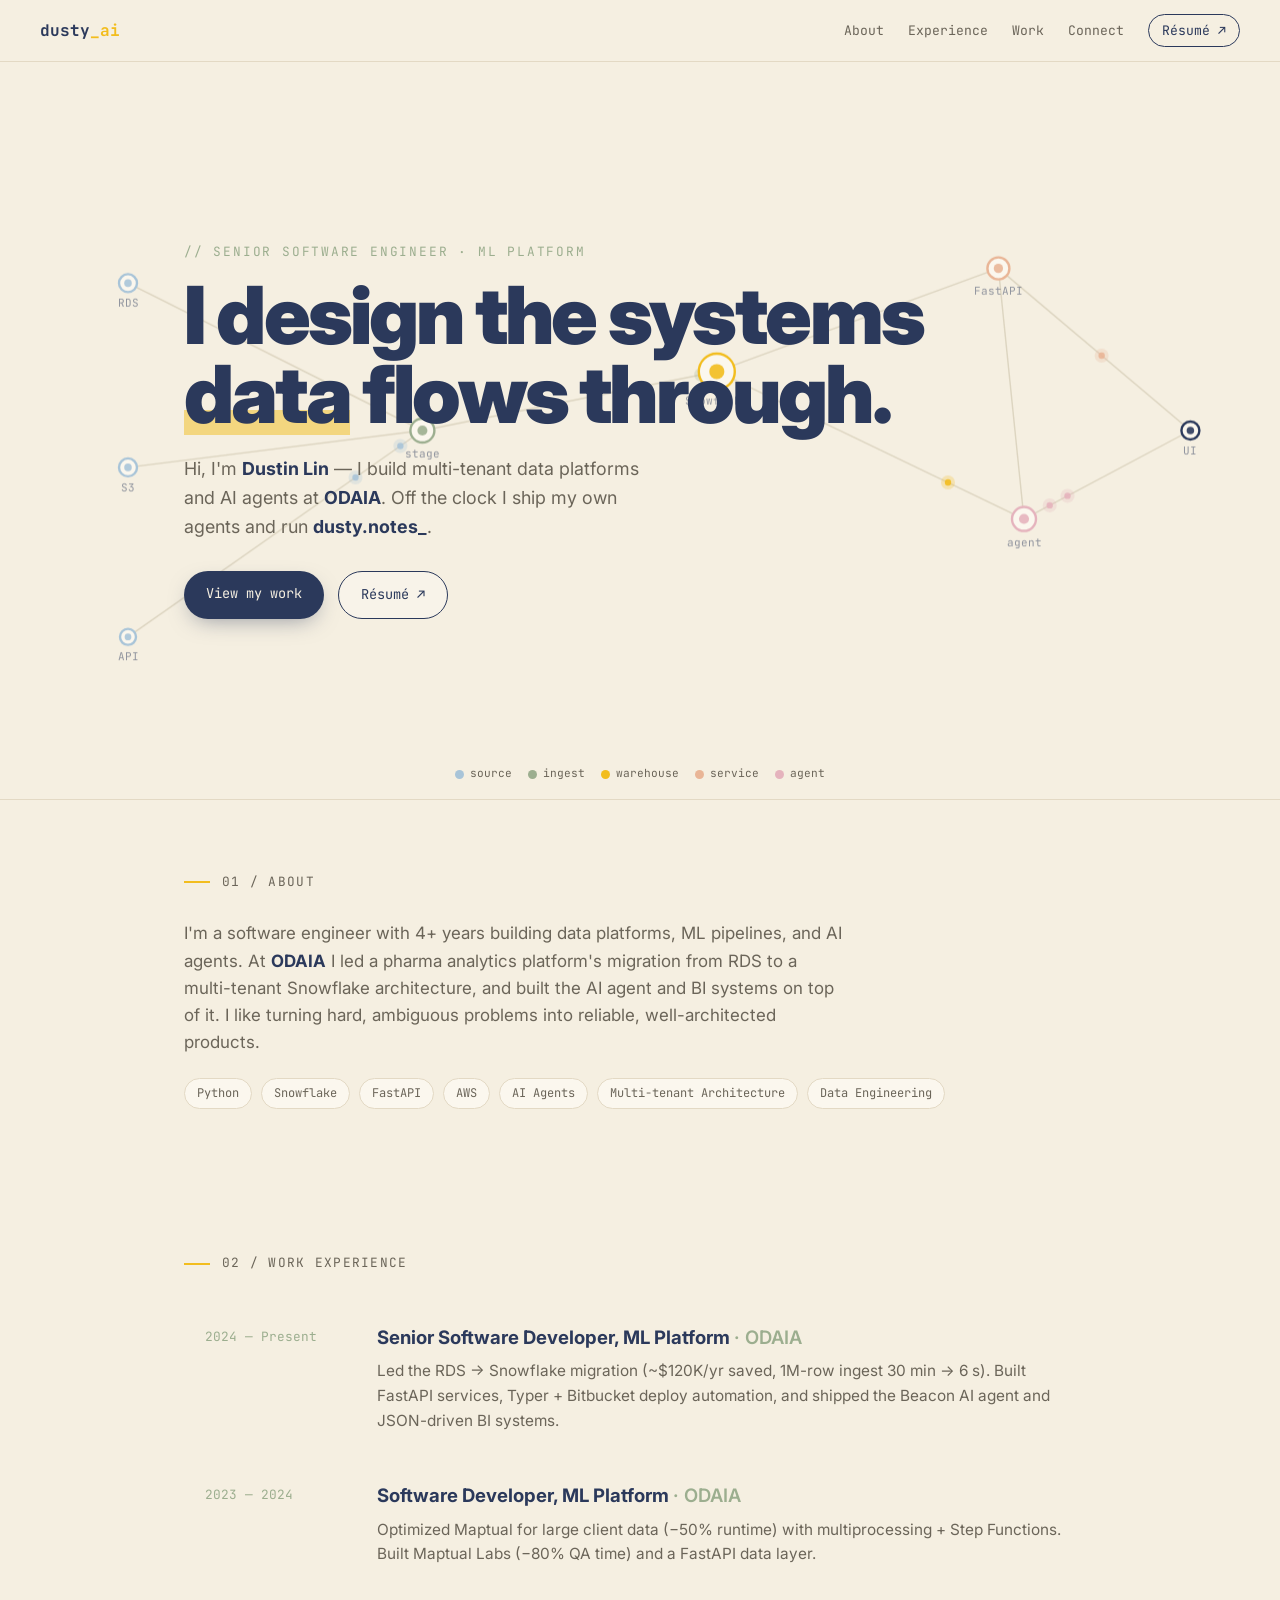
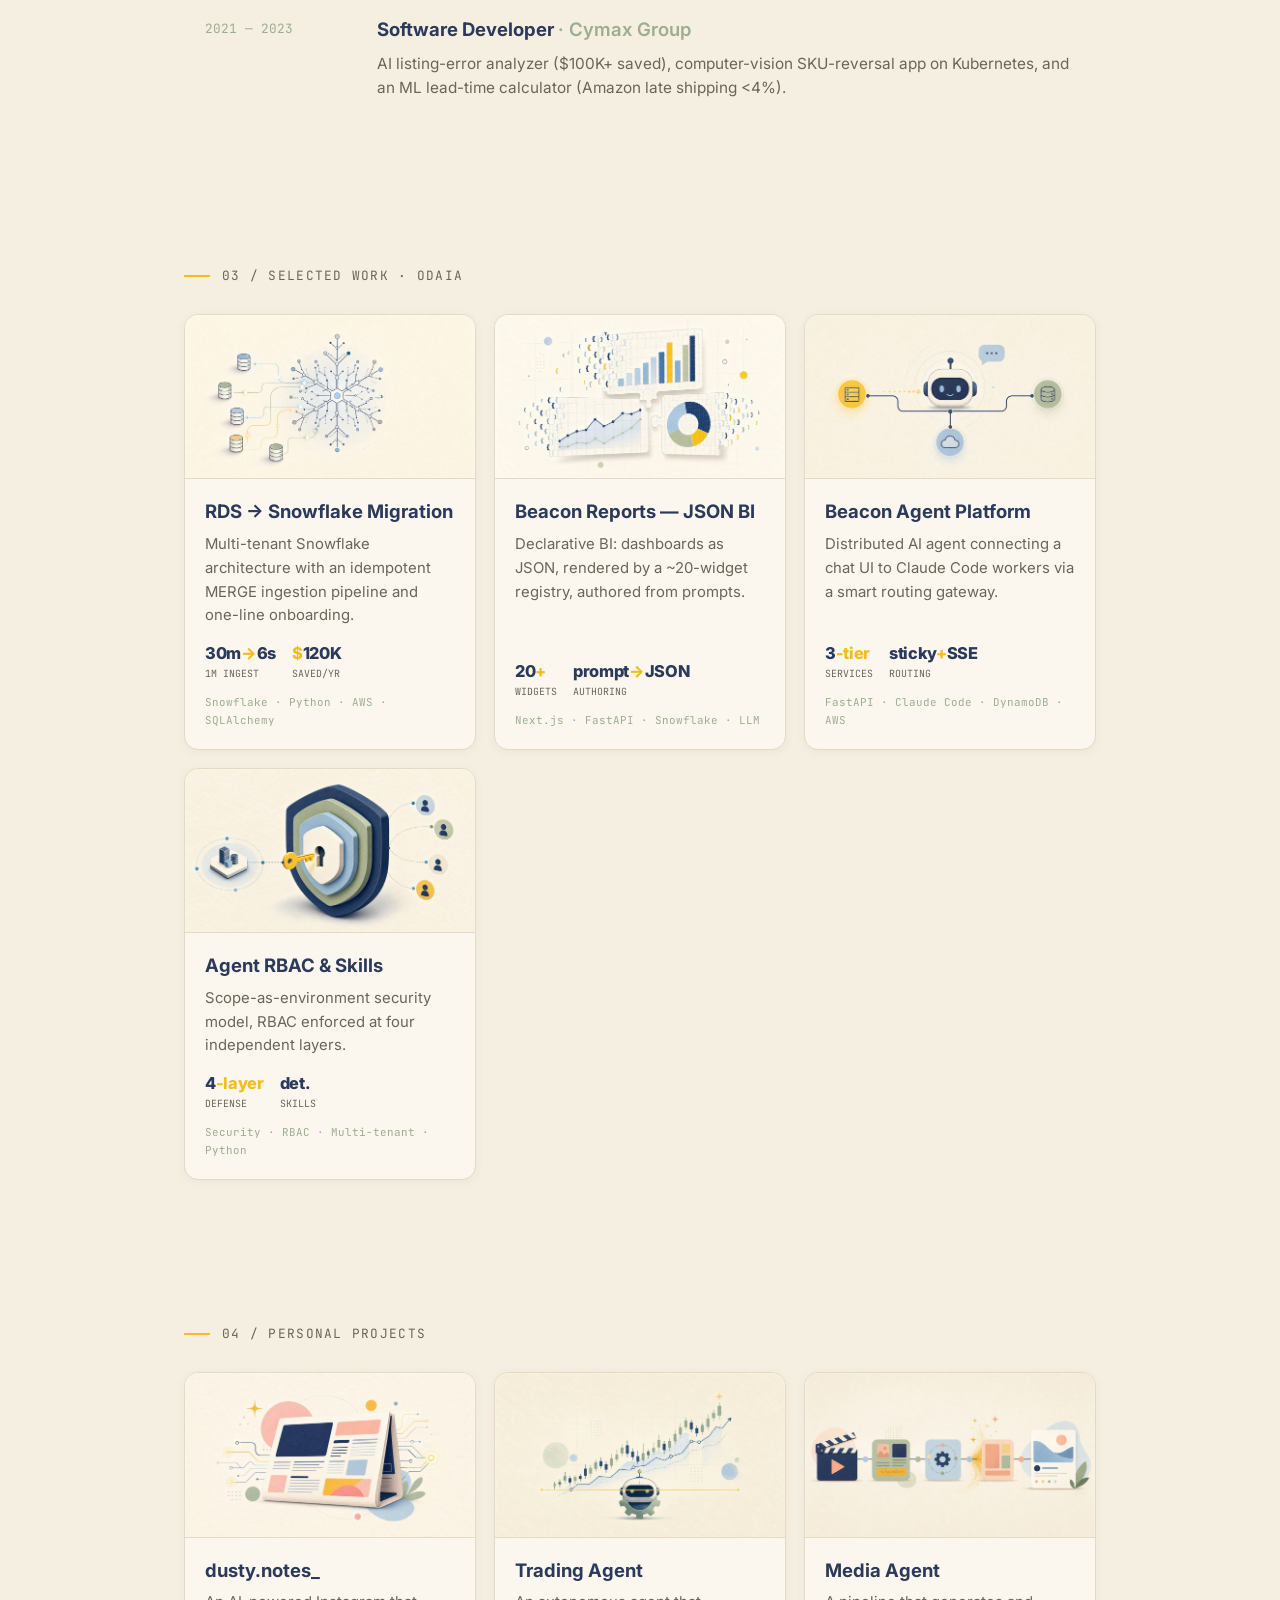
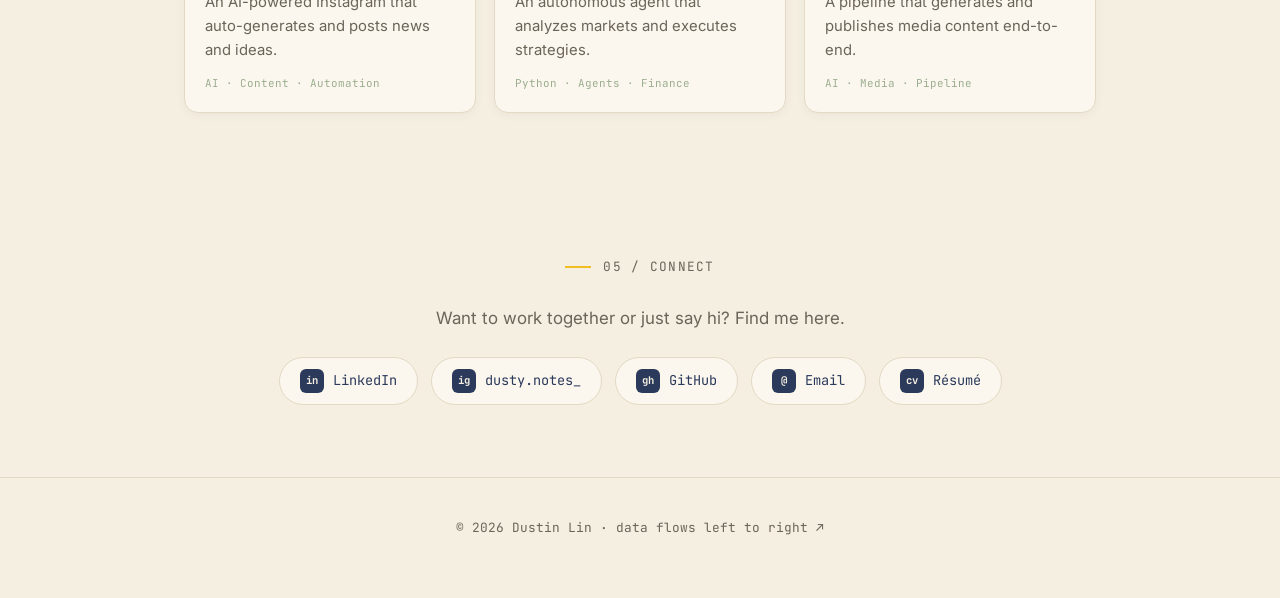
==== architecture.html @ 6a9985b6 "Add 4 redesign candidates (not linked from prod homepage) Full-page portfolio mockups in the dusty_a" ====
<!DOCTYPE html>
<html lang="en">
<head>
  <meta charset="UTF-8" />
  <meta name="viewport" content="width=device-width, initial-scale=1.0" />
  <title>Dustin Lin — Architecture</title>
  <link rel="preconnect" href="https://fonts.googleapis.com" />
  <link rel="preconnect" href="https://fonts.gstatic.com" crossorigin />
  <link rel="stylesheet" href="https://fonts.googleapis.com/css2?family=Inter:wght@400;500;600;700;800;900&family=JetBrains+Mono:wght@400;500;700&display=swap" />
  <style>
    :root{
      --paper:#f5efe1; --paper2:#efe7d5; --card:#fbf7ee; --border:#e3d9c4;
      --ink:#2b395b; --ink-soft:#5a6480; --graphite:#6b6559;
      --highlight:#f2bd1e; --sage:#9cae8f; --sky:#a8c4d8; --peach:#e9b596; --blush:#e5b3bd;
      --sans:'Inter',system-ui,-apple-system,'Segoe UI',sans-serif;
      --mono:'JetBrains Mono',ui-monospace,Consolas,monospace;
      --max:960px;
    }
    *{box-sizing:border-box;margin:0;padding:0;}
    html{scroll-behavior:smooth;}
    body{font-family:var(--sans);color:var(--ink);background:var(--paper);-webkit-font-smoothing:antialiased;line-height:1.6;overflow-x:hidden;}
    a{color:inherit;text-decoration:none;}

    .nav{position:sticky;top:0;z-index:20;display:flex;align-items:center;justify-content:space-between;
      padding:14px clamp(18px,4vw,40px);background:rgba(245,239,225,.8);backdrop-filter:blur(8px);border-bottom:1px solid var(--border);}
    .nav .brand{font-family:var(--mono);font-weight:700;}.nav .brand b{color:var(--highlight);}
    .nav .links{display:flex;align-items:center;gap:clamp(12px,2.4vw,24px);}
    .nav .links a{font-family:var(--mono);font-size:.82rem;color:var(--graphite);}
    .nav .links a:hover{color:var(--ink);}
    .nav .resume{border:1px solid var(--ink);border-radius:100px;padding:5px 13px;color:var(--ink)!important;}
    .nav .resume:hover{background:var(--ink);color:var(--paper)!important;}
    @media(max-width:640px){.nav .links a:not(.resume){display:none;}}

    /* HERO */
    .hero{position:relative;min-height:clamp(520px,82vh,760px);display:flex;align-items:center;overflow:hidden;
      border-bottom:1px solid var(--border);}
    #arch{position:absolute;inset:0;width:100%;height:100%;display:block;}
    .hero__inner{position:relative;z-index:2;max-width:var(--max);margin:0 auto;padding:0 clamp(20px,5vw,24px);width:100%;pointer-events:none;}
    .hero__eyebrow{font-family:var(--mono);font-size:.8rem;letter-spacing:.14em;text-transform:uppercase;color:var(--sage);margin-bottom:14px;}
    .hero h1{font-size:clamp(2.6rem,8vw,5rem);font-weight:900;line-height:.98;letter-spacing:-.035em;max-width:14ch;}
    .hero h1 em{font-style:normal;color:var(--ink);position:relative;}
    .hero h1 em::after{content:"";position:absolute;left:0;right:0;bottom:.08em;height:.32em;background:rgba(242,189,30,.5);z-index:-1;}
    .hero__sub{margin-top:22px;font-size:1.12rem;color:var(--graphite);max-width:44ch;}
    .hero__sub b{color:var(--ink);}
    .hero__cta{display:flex;gap:14px;margin-top:30px;flex-wrap:wrap;pointer-events:auto;}
    .btn{font-family:var(--mono);font-size:.85rem;padding:12px 22px;border-radius:100px;transition:transform .15s;}
    .btn:hover{transform:translateY(-2px);}
    .btn--p{background:var(--ink);color:var(--paper);box-shadow:0 8px 22px -8px rgba(43,57,91,.5);}
    .btn--g{border:1px solid var(--ink);background:rgba(251,247,238,.6);}
    .legend{position:absolute;bottom:16px;left:0;right:0;z-index:2;display:flex;gap:16px;justify-content:center;flex-wrap:wrap;
      font-family:var(--mono);font-size:.7rem;color:var(--graphite);pointer-events:none;}
    .legend span{display:flex;align-items:center;gap:6px;}
    .legend i{width:9px;height:9px;border-radius:50%;display:block;}

    main{max-width:var(--max);margin:0 auto;padding:0 clamp(20px,5vw,24px);}
    section{padding:72px 0;}
    .stitle{font-family:var(--mono);font-size:.8rem;letter-spacing:.1em;text-transform:uppercase;color:var(--graphite);
      display:flex;align-items:center;gap:12px;margin-bottom:28px;}
    .stitle::before{content:"";width:26px;height:2px;background:var(--highlight);}
    .prose{color:var(--graphite);max-width:60ch;font-size:1.06rem;}.prose strong{color:var(--ink);}
    .tags{display:flex;flex-wrap:wrap;gap:9px;margin-top:22px;}
    .tags li{list-style:none;font-family:var(--mono);font-size:.75rem;padding:5px 12px;background:var(--card);border:1px solid var(--border);border-radius:100px;color:var(--graphite);}

    .timeline{display:flex;flex-direction:column;gap:6px;}
    .job{display:grid;grid-template-columns:150px 1fr;gap:22px;padding:20px;border:1px solid transparent;border-radius:12px;transition:background .2s,border-color .2s;}
    .job:hover{background:var(--card);border-color:var(--border);}
    .job .yr{font-family:var(--mono);font-size:.8rem;color:var(--sage);padding-top:4px;}
    .job h3{font-size:1.16rem;font-weight:700;}.job .co{color:var(--sage);font-weight:600;}
    .job p{color:var(--graphite);margin-top:7px;font-size:.96rem;}
    @media(max-width:600px){.job{grid-template-columns:1fr;gap:6px;}}

    .grid{display:grid;grid-template-columns:repeat(auto-fill,minmax(290px,1fr));gap:18px;}
    .card{background:var(--card);border:1px solid var(--border);border-radius:14px;overflow:hidden;display:flex;flex-direction:column;
      box-shadow:0 2px 10px rgba(43,57,91,.05);transition:transform .18s,box-shadow .2s;}
    .card:hover{transform:translateY(-4px);box-shadow:0 16px 34px -18px rgba(43,57,91,.3);}
    .card .media{aspect-ratio:16/9;border-bottom:1px solid var(--border);background:var(--paper2);}
    .card .media img{width:100%;height:100%;object-fit:cover;display:block;}
    .card .b{padding:18px 20px 20px;display:flex;flex-direction:column;flex:1;}
    .card h3{font-size:1.16rem;font-weight:700;}
    .card p{color:var(--graphite);font-size:.93rem;margin-top:6px;flex:1;}
    .card .metrics{display:flex;gap:16px;margin:12px 0 0;}
    .card .metrics div .n{font-weight:800;font-size:1.02rem;letter-spacing:-.02em;}
    .card .metrics div .n em{font-style:normal;color:var(--highlight);}
    .card .metrics div .l{font-family:var(--mono);font-size:.62rem;color:var(--graphite);text-transform:uppercase;}
    .card .t{font-family:var(--mono);font-size:.68rem;color:var(--sage);margin-top:12px;}

    .center{text-align:center;}.center .stitle{justify-content:center;}
    .socials{display:flex;flex-wrap:wrap;gap:13px;justify-content:center;margin-top:24px;}
    .social{display:flex;align-items:center;gap:9px;padding:11px 20px;background:var(--card);border:1px solid var(--border);border-radius:100px;font-family:var(--mono);font-size:.85rem;transition:transform .15s,border-color .2s;}
    .social:hover{transform:translateY(-2px);border-color:var(--sage);}
    .social i{display:inline-grid;place-items:center;width:24px;height:24px;border-radius:6px;background:var(--ink);color:var(--paper);font-size:.66rem;font-weight:700;font-style:normal;}
    footer{text-align:center;padding:40px 20px 60px;color:var(--graphite);font-family:var(--mono);font-size:.8rem;border-top:1px solid var(--border);}
    @media(prefers-reduced-motion:reduce){*{scroll-behavior:auto;transition:none!important;}}
  </style>
</head>
<body>
  <header class="nav">
    <a href="#top" class="brand">dusty<b>_ai</b></a>
    <nav class="links">
      <a href="#about">About</a><a href="#experience">Experience</a><a href="#work">Work</a><a href="#connect">Connect</a>
      <a class="resume" href="assets/Dustin-Lin-Resume.pdf" target="_blank" rel="noopener">Résumé ↗</a>
    </nav>
  </header>

  <section class="hero" id="top">
    <canvas id="arch" aria-hidden="true"></canvas>
    <div class="hero__inner">
      <p class="hero__eyebrow">// senior software engineer · ml platform</p>
      <h1>I design the systems <em>data</em> flows through.</h1>
      <p class="hero__sub">Hi, I'm <b>Dustin Lin</b> — I build multi-tenant data platforms and AI agents at
        <b>ODAIA</b>. Off the clock I ship my own agents and run <b>dusty.notes_</b>.</p>
      <div class="hero__cta">
        <a class="btn btn--p" href="#work">View my work</a>
        <a class="btn btn--g" href="assets/Dustin-Lin-Resume.pdf" target="_blank" rel="noopener">Résumé ↗</a>
      </div>
    </div>
    <div class="legend">
      <span><i style="background:var(--sky)"></i>source</span>
      <span><i style="background:var(--sage)"></i>ingest</span>
      <span><i style="background:var(--highlight)"></i>warehouse</span>
      <span><i style="background:var(--peach)"></i>service</span>
      <span><i style="background:var(--blush)"></i>agent</span>
    </div>
  </section>

  <main>
    <section id="about">
      <p class="stitle">01 / About</p>
      <p class="prose">I'm a software engineer with 4+ years building data platforms, ML pipelines, and AI
        agents. At <strong>ODAIA</strong> I led a pharma analytics platform's migration from RDS to a
        multi-tenant Snowflake architecture, and built the AI agent and BI systems on top of it. I like turning
        hard, ambiguous problems into reliable, well-architected products.</p>
      <ul class="tags"><li>Python</li><li>Snowflake</li><li>FastAPI</li><li>AWS</li><li>AI Agents</li><li>Multi-tenant Architecture</li><li>Data Engineering</li></ul>
    </section>

    <section id="experience">
      <p class="stitle">02 / Work Experience</p>
      <div class="timeline">
        <article class="job"><span class="yr">2024 — Present</span><div><h3>Senior Software Developer, ML Platform <span class="co">· ODAIA</span></h3><p>Led the RDS → Snowflake migration (~$120K/yr saved, 1M-row ingest 30 min → 6 s). Built FastAPI services, Typer + Bitbucket deploy automation, and shipped the Beacon AI agent and JSON-driven BI systems.</p></div></article>
        <article class="job"><span class="yr">2023 — 2024</span><div><h3>Software Developer, ML Platform <span class="co">· ODAIA</span></h3><p>Optimized Maptual for large client data (−50% runtime) with multiprocessing + Step Functions. Built Maptual Labs (−80% QA time) and a FastAPI data layer.</p></div></article>
        <article class="job"><span class="yr">2021 — 2023</span><div><h3>Software Developer <span class="co">· Cymax Group</span></h3><p>AI listing-error analyzer ($100K+ saved), computer-vision SKU-reversal app on Kubernetes, and an ML lead-time calculator (Amazon late shipping &lt;4%).</p></div></article>
      </div>
    </section>

    <section id="work">
      <p class="stitle">03 / Selected Work · ODAIA</p>
      <div class="grid">
        <article class="card"><div class="media"><img src="assets/work/snowflake-migration.jpg" alt="Snowflake" loading="lazy"/></div><div class="b"><h3>RDS → Snowflake Migration</h3><p>Multi-tenant Snowflake architecture with an idempotent MERGE ingestion pipeline and one-line onboarding.</p><div class="metrics"><div><div class="n">30m<em>→</em>6s</div><div class="l">1M ingest</div></div><div><div class="n"><em>$</em>120K</div><div class="l">saved/yr</div></div></div><div class="t">Snowflake · Python · AWS · SQLAlchemy</div></div></article>
        <article class="card"><div class="media"><img src="assets/work/beacon-reports.jpg" alt="Beacon Reports" loading="lazy"/></div><div class="b"><h3>Beacon Reports — JSON BI</h3><p>Declarative BI: dashboards as JSON, rendered by a ~20-widget registry, authored from prompts.</p><div class="metrics"><div><div class="n">20<em>+</em></div><div class="l">widgets</div></div><div><div class="n">prompt<em>→</em>JSON</div><div class="l">authoring</div></div></div><div class="t">Next.js · FastAPI · Snowflake · LLM</div></div></article>
        <article class="card"><div class="media"><img src="assets/work/beacon-agent.jpg" alt="Beacon Agent" loading="lazy"/></div><div class="b"><h3>Beacon Agent Platform</h3><p>Distributed AI agent connecting a chat UI to Claude Code workers via a smart routing gateway.</p><div class="metrics"><div><div class="n">3<em>-tier</em></div><div class="l">services</div></div><div><div class="n">sticky<em>+</em>SSE</div><div class="l">routing</div></div></div><div class="t">FastAPI · Claude Code · DynamoDB · AWS</div></div></article>
        <article class="card"><div class="media"><img src="assets/work/agent-rbac.jpg" alt="Agent RBAC" loading="lazy"/></div><div class="b"><h3>Agent RBAC &amp; Skills</h3><p>Scope-as-environment security model, RBAC enforced at four independent layers.</p><div class="metrics"><div><div class="n">4<em>-layer</em></div><div class="l">defense</div></div><div><div class="n">det.</div><div class="l">skills</div></div></div><div class="t">Security · RBAC · Multi-tenant · Python</div></div></article>
      </div>
    </section>

    <section id="projects">
      <p class="stitle">04 / Personal Projects</p>
      <div class="grid">
        <a class="card" href="https://www.instagram.com/dusty.notes_/" target="_blank" rel="noopener"><div class="media"><img src="assets/work/dusty-notes.jpg" alt="dusty.notes_" loading="lazy"/></div><div class="b"><h3>dusty.notes_</h3><p>An AI-powered Instagram that auto-generates and posts news and ideas.</p><div class="t">AI · Content · Automation</div></div></a>
        <article class="card"><div class="media"><img src="assets/work/trading-agent.jpg" alt="Trading Agent" loading="lazy"/></div><div class="b"><h3>Trading Agent</h3><p>An autonomous agent that analyzes markets and executes strategies.</p><div class="t">Python · Agents · Finance</div></div></article>
        <article class="card"><div class="media"><img src="assets/work/media-agent.jpg" alt="Media Agent" loading="lazy"/></div><div class="b"><h3>Media Agent</h3><p>A pipeline that generates and publishes media content end-to-end.</p><div class="t">AI · Media · Pipeline</div></div></article>
      </div>
    </section>

    <section id="connect" class="center">
      <p class="stitle">05 / Connect</p>
      <p class="prose" style="margin:0 auto;">Want to work together or just say hi? Find me here.</p>
      <div class="socials">
        <a class="social" href="https://www.linkedin.com/in/dustinlin718/" target="_blank" rel="noopener"><i>in</i> LinkedIn</a>
        <a class="social" href="https://www.instagram.com/dusty.notes_/" target="_blank" rel="noopener"><i>ig</i> dusty.notes_</a>
        <a class="social" href="https://github.com/dustymemo" target="_blank" rel="noopener"><i>gh</i> GitHub</a>
        <a class="social" href="mailto:dustinlin718@gmail.com"><i>@</i> Email</a>
        <a class="social" href="assets/Dustin-Lin-Resume.pdf" target="_blank" rel="noopener"><i>cv</i> Résumé</a>
      </div>
    </section>
  </main>
  <footer>© 2026 Dustin Lin · data flows left to right ↗</footer>

  <script>
  (function(){
    const canvas=document.getElementById('arch'), ctx=canvas.getContext('2d');
    const C={paper:'#f5efe1',ink:'#2b395b',line:'#c9bfa6',sky:'#a8c4d8',sage:'#9cae8f',hl:'#f2bd1e',peach:'#e9b596',blush:'#e5b3bd'};
    const reduce=window.matchMedia('(prefers-reduced-motion: reduce)').matches;
    let W,H,DPR,nodes=[],edges=[],pulses=[];
    // logical layout in 0..1 space: source -> ingest -> warehouse -> service -> agent/ui
    const layout=[
      {id:'s1',x:.10,y:.30,c:'sky',r:9,label:'RDS'},
      {id:'s2',x:.10,y:.55,c:'sky',r:9,label:'S3'},
      {id:'s3',x:.10,y:.78,c:'sky',r:8,label:'API'},
      {id:'st',x:.33,y:.5,c:'sage',r:12,label:'stage'},
      {id:'wh',x:.56,y:.42,c:'hl',r:18,label:'Snowflake'},
      {id:'sv',x:.78,y:.28,c:'peach',r:11,label:'FastAPI'},
      {id:'ag',x:.80,y:.62,c:'blush',r:12,label:'agent'},
      {id:'ui',x:.93,y:.5,c:'ink',r:9,label:'UI'}
    ];
    const conns=[['s1','st'],['s2','st'],['s3','st'],['st','wh'],['wh','sv'],['wh','ag'],['sv','ui'],['ag','ui'],['ag','sv']];
    function resize(){
      DPR=Math.min(window.devicePixelRatio||1,2);
      const p=canvas.parentElement.getBoundingClientRect();
      W=p.width;H=p.height;canvas.width=W*DPR;canvas.height=H*DPR;ctx.setTransform(DPR,0,0,DPR,0,0);
      nodes=layout.map(n=>({...n,px:n.x*W,py:n.y*H}));
      const byId=Object.fromEntries(nodes.map(n=>[n.id,n]));
      edges=conns.map(([a,b])=>({a:byId[a],b:byId[b]}));
    }
    function spawn(){
      if(reduce) return;
      const e=edges[Math.floor(Math.random()*edges.length)];
      pulses.push({e,t:0,sp:0.006+Math.random()*0.006,col:C[e.a.c]||C.sage});
    }
    function draw(){
      ctx.clearRect(0,0,W,H);
      // edges
      edges.forEach(e=>{
        ctx.strokeStyle=C.line;ctx.lineWidth=1.4;ctx.globalAlpha=.55;
        ctx.beginPath();ctx.moveTo(e.a.px,e.a.py);ctx.lineTo(e.b.px,e.b.py);ctx.stroke();
      });
      ctx.globalAlpha=1;
      // pulses
      pulses.forEach(p=>{
        p.t+=p.sp;const x=p.e.a.px+(p.e.b.px-p.e.a.px)*p.t,y=p.e.a.py+(p.e.b.py-p.e.a.py)*p.t;
        ctx.fillStyle=p.col;ctx.globalAlpha=.9;
        ctx.beginPath();ctx.arc(x,y,3.2,0,7);ctx.fill();
        ctx.globalAlpha=.25;ctx.beginPath();ctx.arc(x,y,7,0,7);ctx.fill();
      });
      ctx.globalAlpha=1;
      pulses=pulses.filter(p=>p.t<1);
      // nodes
      nodes.forEach(n=>{
        const col=C[n.c]||C.ink;
        ctx.fillStyle='#fbf7ee';ctx.strokeStyle=col;ctx.lineWidth=2.4;
        ctx.beginPath();ctx.arc(n.px,n.py,n.r,0,7);ctx.fill();ctx.stroke();
        ctx.fillStyle=col;ctx.globalAlpha=.9;
        ctx.beginPath();ctx.arc(n.px,n.py,n.r*0.42,0,7);ctx.fill();ctx.globalAlpha=1;
        // label
        ctx.fillStyle=C.ink;ctx.globalAlpha=.5;ctx.font='11px "JetBrains Mono", monospace';
        ctx.textAlign='center';ctx.fillText(n.label,n.px,n.py+n.r+15);ctx.globalAlpha=1;
      });
    }
    let last=0;
    function loop(ts){
      if(!reduce){ if(ts-last>420){spawn();last=ts;} }
      draw();requestAnimationFrame(loop);
    }
    window.addEventListener('resize',resize);
    resize();
    if(reduce){ // seed a few static pulses mid-edge so it still reads as flow
      edges.forEach((e,i)=>{ if(i%2===0) pulses.push({e,t:.5,sp:0,col:C[e.a.c]||C.sage}); });
      draw();
    } else { for(let i=0;i<5;i++) spawn(); requestAnimationFrame(loop); }
  })();
  </script>
</body>
</html>
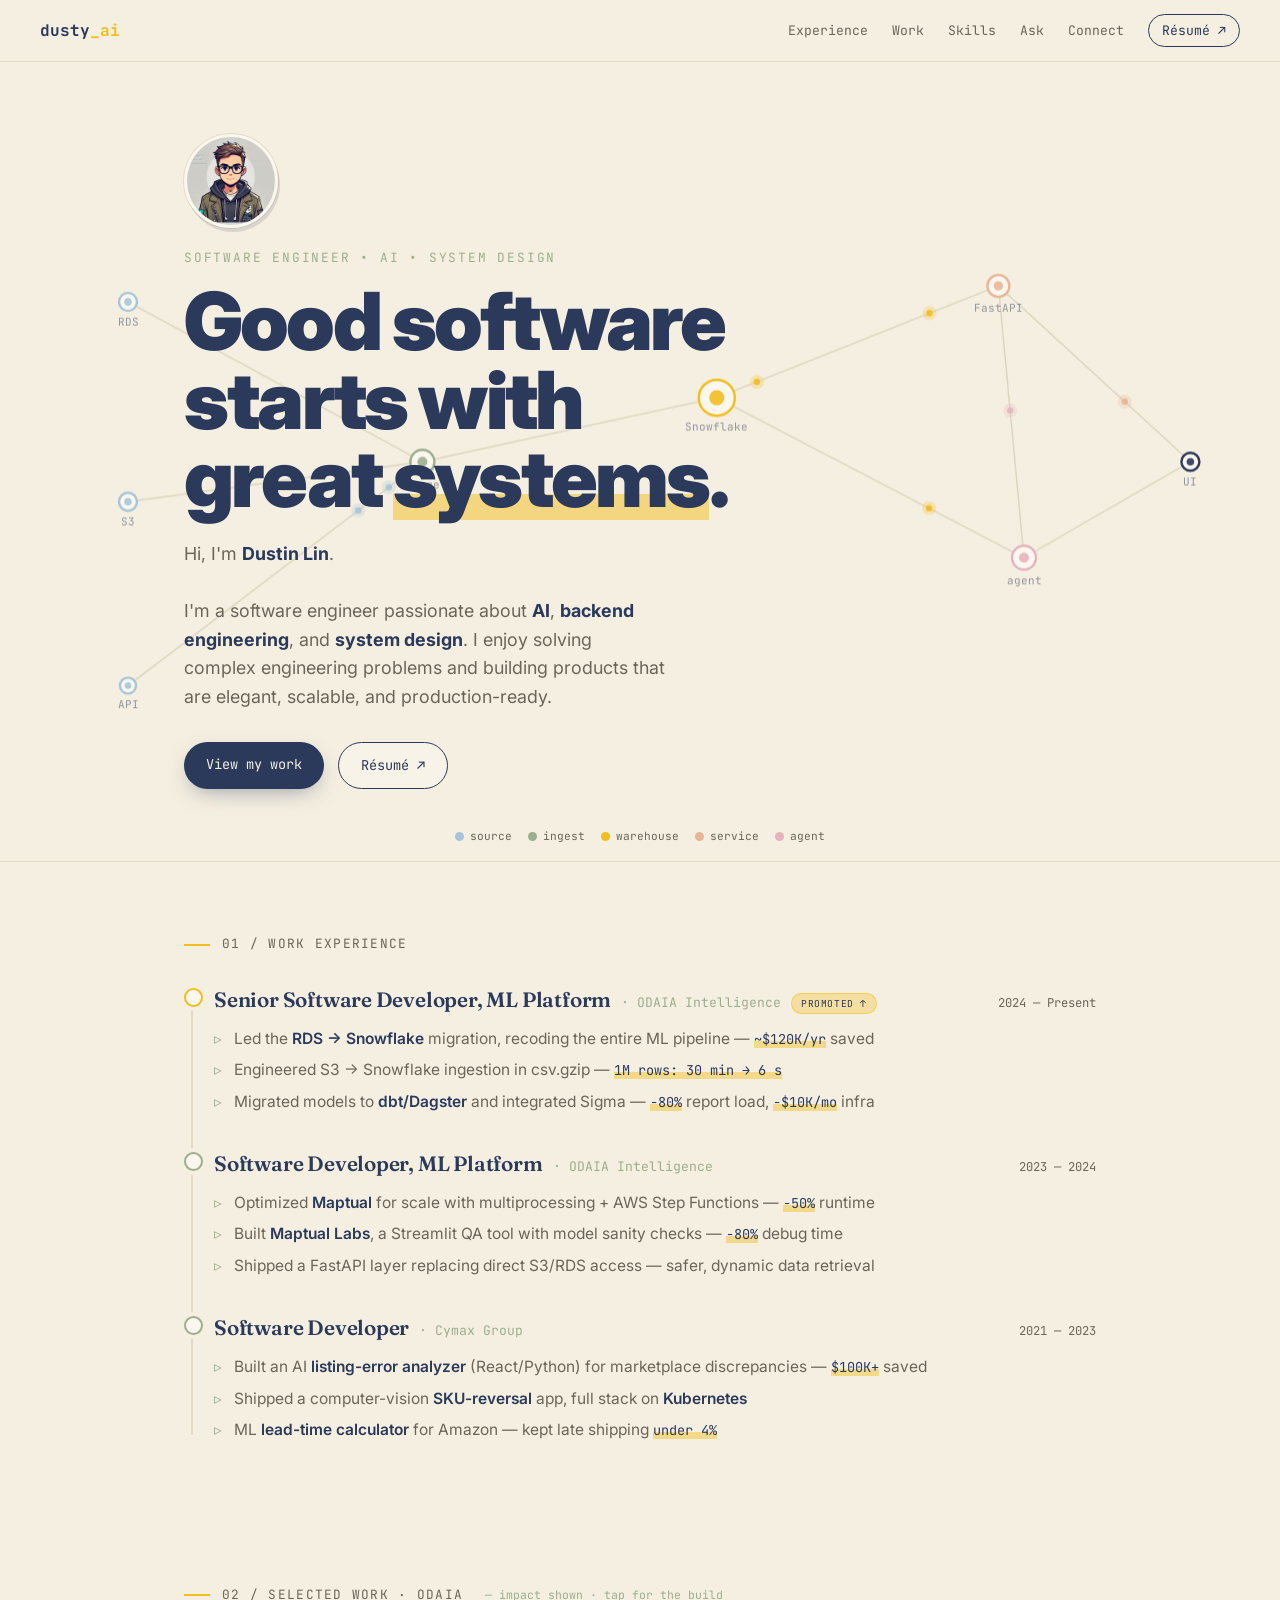
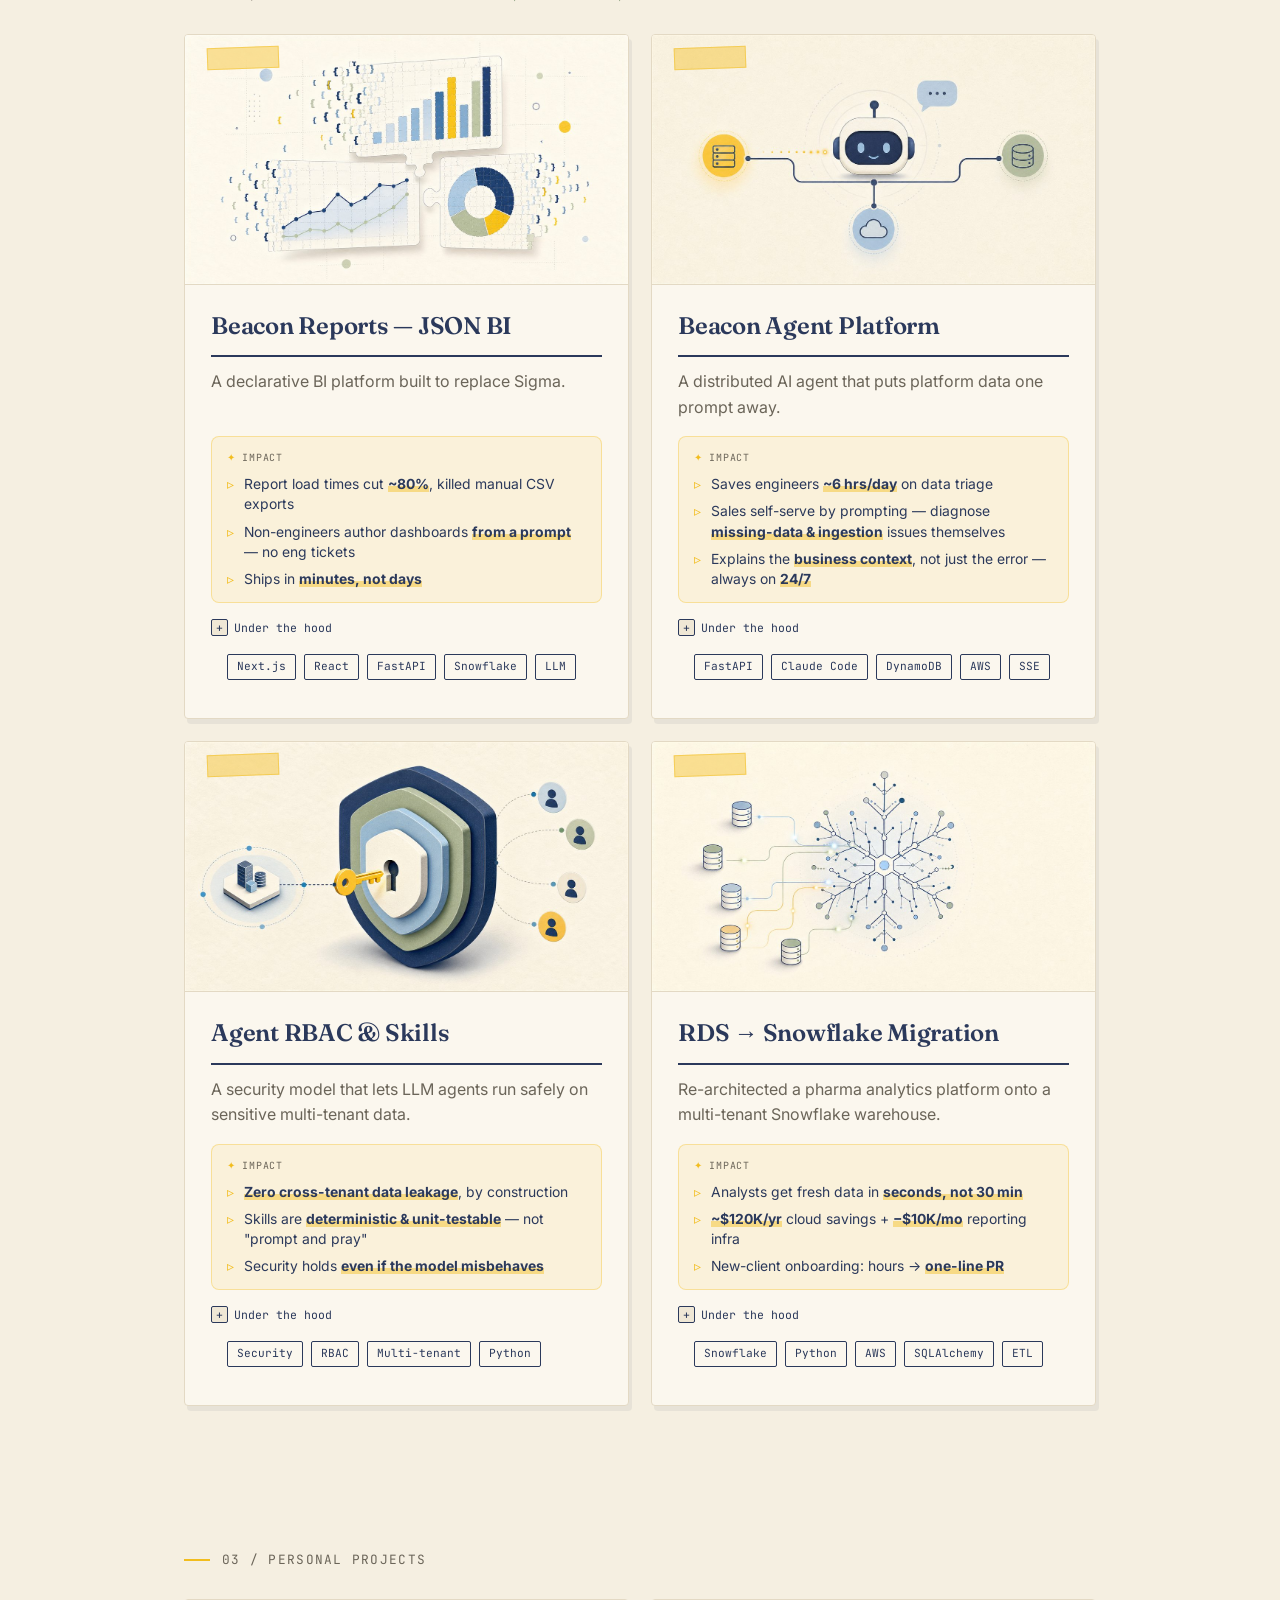
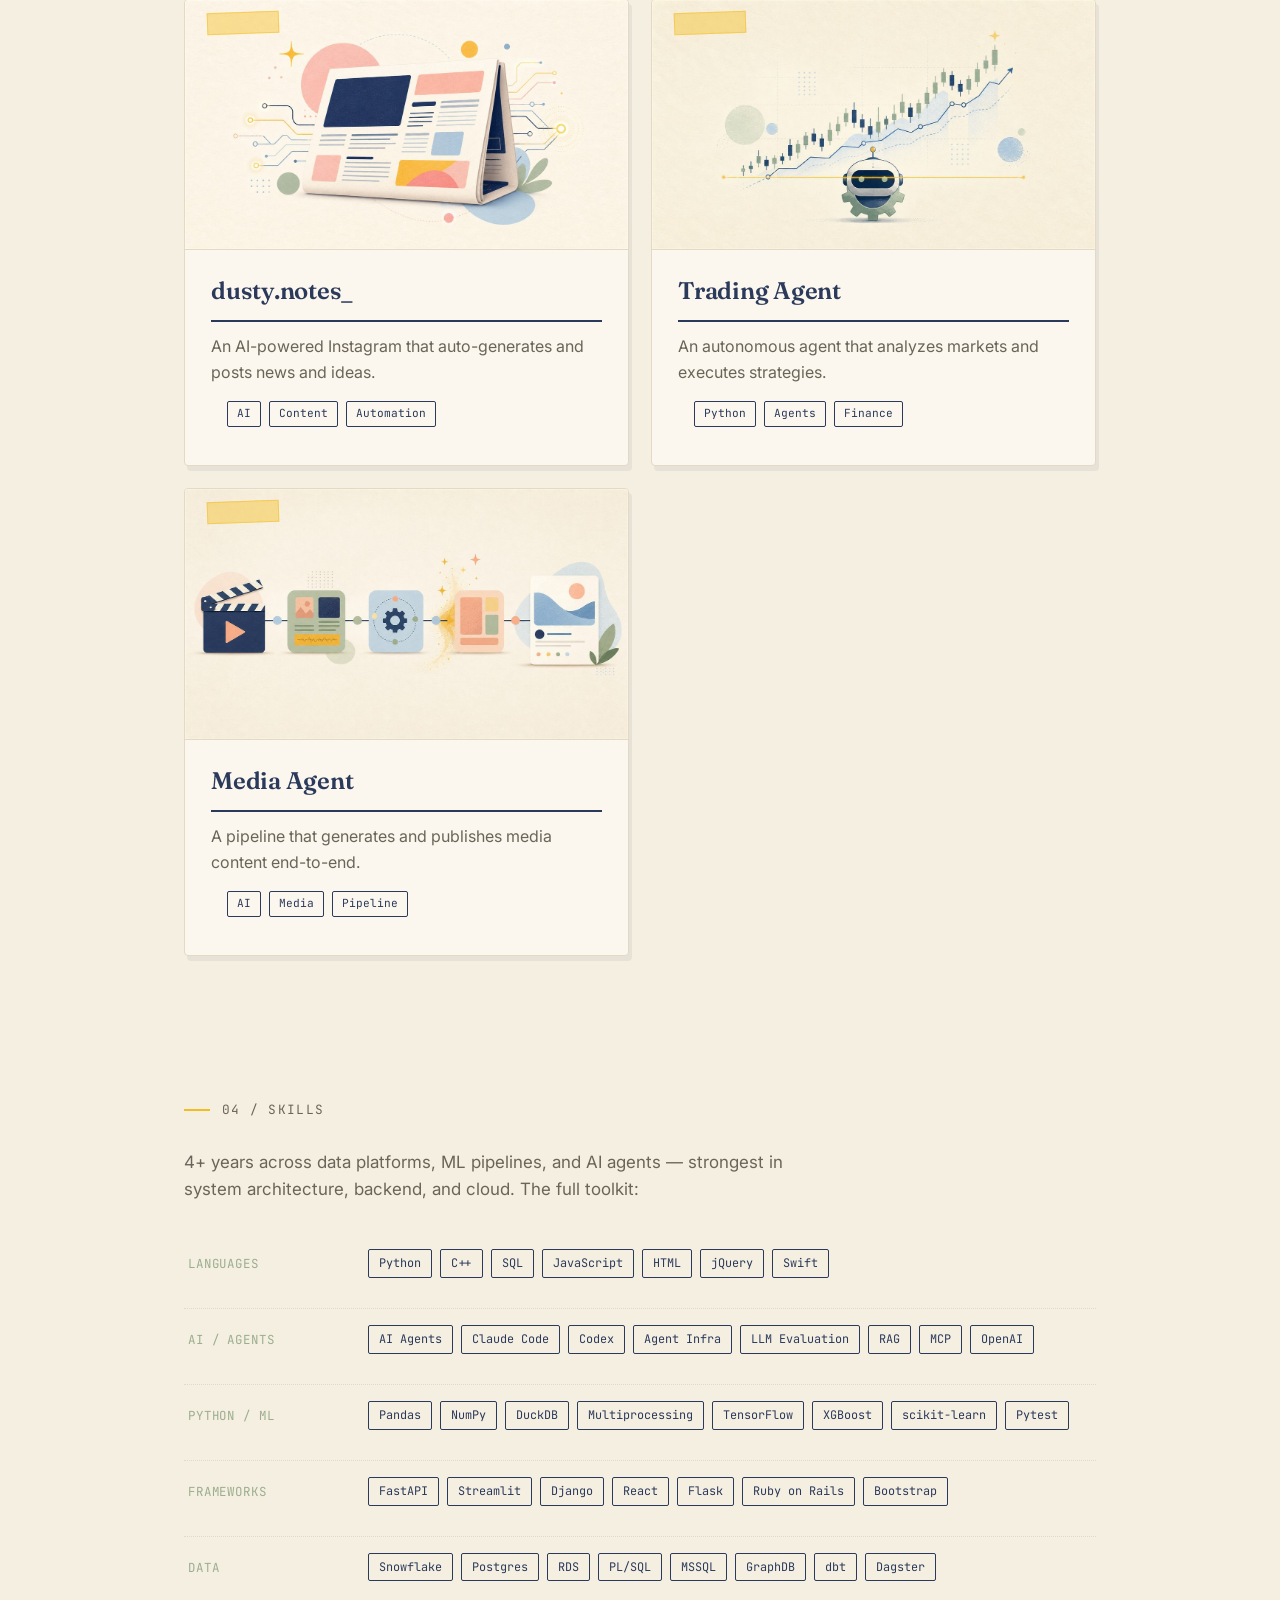
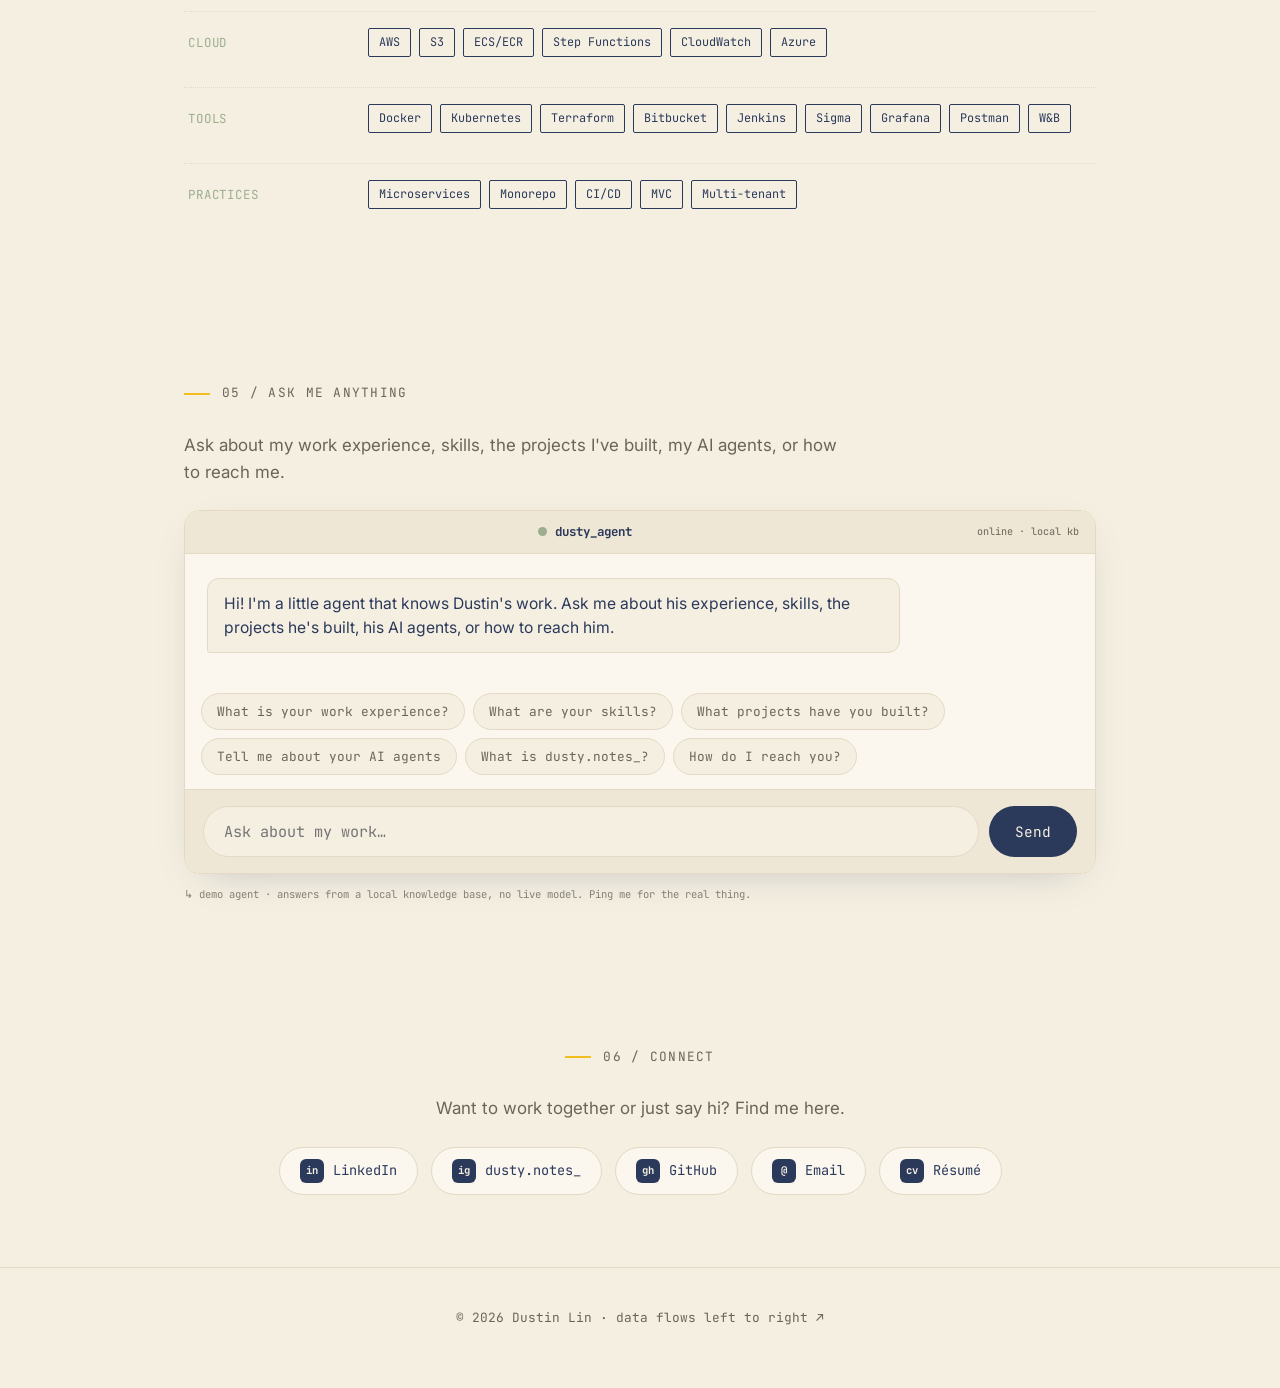
==== commit a95c272d: "Redesign homepage: interactive architecture theme with notebook cards Promote the architecture candi" ====
--- a/architecture.html
+++ b/architecture.html
@@ -3,15 +3,17 @@
 <head>
   <meta charset="UTF-8" />
   <meta name="viewport" content="width=device-width, initial-scale=1.0" />
-  <title>Dustin Lin — Architecture</title>
+  <title>Dustin Lin — Software Engineer · AI, Backend &amp; System Design</title>
+  <meta name="description" content="Dustin Lin — software engineer passionate about AI, backend engineering, and system design. Senior Software Engineer on ML Platform at ODAIA." />
   <link rel="preconnect" href="https://fonts.googleapis.com" />
   <link rel="preconnect" href="https://fonts.gstatic.com" crossorigin />
-  <link rel="stylesheet" href="https://fonts.googleapis.com/css2?family=Inter:wght@400;500;600;700;800;900&family=JetBrains+Mono:wght@400;500;700&display=swap" />
+  <link rel="stylesheet" href="https://fonts.googleapis.com/css2?family=Fraunces:opsz,wght@9..144,500;9..144,600;9..144,700&family=Inter:wght@400;500;600;700;800;900&family=JetBrains+Mono:wght@400;500;700&display=swap" />
   <style>
     :root{
       --paper:#f5efe1; --paper2:#efe7d5; --card:#fbf7ee; --border:#e3d9c4;
       --ink:#2b395b; --ink-soft:#5a6480; --graphite:#6b6559;
       --highlight:#f2bd1e; --sage:#9cae8f; --sky:#a8c4d8; --peach:#e9b596; --blush:#e5b3bd;
+      --serif:'Fraunces',Georgia,'Times New Roman',serif;
       --sans:'Inter',system-ui,-apple-system,'Segoe UI',sans-serif;
       --mono:'JetBrains Mono',ui-monospace,Consolas,monospace;
       --max:960px;
@@ -36,6 +38,8 @@
       border-bottom:1px solid var(--border);}
     #arch{position:absolute;inset:0;width:100%;height:100%;display:block;}
     .hero__inner{position:relative;z-index:2;max-width:var(--max);margin:0 auto;padding:0 clamp(20px,5vw,24px);width:100%;pointer-events:none;}
+    .hero__avatar{width:94px;height:94px;border-radius:50%;object-fit:cover;display:block;background:var(--card);
+      border:3px solid var(--card);box-shadow:2px 4px 0 rgba(43,57,91,.14),0 0 0 1px var(--border);margin-bottom:20px;}
     .hero__eyebrow{font-family:var(--mono);font-size:.8rem;letter-spacing:.14em;text-transform:uppercase;color:var(--sage);margin-bottom:14px;}
     .hero h1{font-size:clamp(2.6rem,8vw,5rem);font-weight:900;line-height:.98;letter-spacing:-.035em;max-width:14ch;}
     .hero h1 em{font-style:normal;color:var(--ink);position:relative;}
@@ -43,7 +47,7 @@
     .hero__sub{margin-top:22px;font-size:1.12rem;color:var(--graphite);max-width:44ch;}
     .hero__sub b{color:var(--ink);}
     .hero__cta{display:flex;gap:14px;margin-top:30px;flex-wrap:wrap;pointer-events:auto;}
-    .btn{font-family:var(--mono);font-size:.85rem;padding:12px 22px;border-radius:100px;transition:transform .15s;}
+    .btn{font-family:var(--mono);font-size:.85rem;padding:12px 22px;border-radius:100px;transition:transform .15s;cursor:pointer;}
     .btn:hover{transform:translateY(-2px);}
     .btn--p{background:var(--ink);color:var(--paper);box-shadow:0 8px 22px -8px rgba(43,57,91,.5);}
     .btn--g{border:1px solid var(--ink);background:rgba(251,247,238,.6);}
@@ -51,6 +55,16 @@
       font-family:var(--mono);font-size:.7rem;color:var(--graphite);pointer-events:none;}
     .legend span{display:flex;align-items:center;gap:6px;}
     .legend i{width:9px;height:9px;border-radius:50%;display:block;}
+    /* hero node tooltip */
+    .tip{position:absolute;z-index:3;pointer-events:none;transform:translate(-50%,-100%);
+      background:var(--ink);color:var(--paper);font-family:var(--mono);font-size:.72rem;line-height:1.4;
+      padding:8px 11px;border-radius:8px;max-width:210px;box-shadow:0 10px 26px -12px rgba(43,57,91,.6);
+      opacity:0;transition:opacity .14s;margin-top:-12px;}
+    .tip::after{content:"";position:absolute;left:50%;bottom:-5px;transform:translateX(-50%) rotate(45deg);
+      width:10px;height:10px;background:var(--ink);border-radius:2px;}
+    .tip b{color:var(--highlight);}
+    .tip.show{opacity:1;}
+    .tip small{display:block;color:var(--sky);opacity:.85;margin-top:3px;font-size:.64rem;}
 
     main{max-width:var(--max);margin:0 auto;padding:0 clamp(20px,5vw,24px);}
     section{padding:72px 0;}
@@ -60,29 +74,109 @@
     .prose{color:var(--graphite);max-width:60ch;font-size:1.06rem;}.prose strong{color:var(--ink);}
     .tags{display:flex;flex-wrap:wrap;gap:9px;margin-top:22px;}
     .tags li{list-style:none;font-family:var(--mono);font-size:.75rem;padding:5px 12px;background:var(--card);border:1px solid var(--border);border-radius:100px;color:var(--graphite);}
-
-    .timeline{display:flex;flex-direction:column;gap:6px;}
-    .job{display:grid;grid-template-columns:150px 1fr;gap:22px;padding:20px;border:1px solid transparent;border-radius:12px;transition:background .2s,border-color .2s;}
-    .job:hover{background:var(--card);border-color:var(--border);}
-    .job .yr{font-family:var(--mono);font-size:.8rem;color:var(--sage);padding-top:4px;}
-    .job h3{font-size:1.16rem;font-weight:700;}.job .co{color:var(--sage);font-weight:600;}
-    .job p{color:var(--graphite);margin-top:7px;font-size:.96rem;}
-    @media(max-width:600px){.job{grid-template-columns:1fr;gap:6px;}}
-
-    .grid{display:grid;grid-template-columns:repeat(auto-fill,minmax(290px,1fr));gap:18px;}
-    .card{background:var(--card);border:1px solid var(--border);border-radius:14px;overflow:hidden;display:flex;flex-direction:column;
-      box-shadow:0 2px 10px rgba(43,57,91,.05);transition:transform .18s,box-shadow .2s;}
-    .card:hover{transform:translateY(-4px);box-shadow:0 16px 34px -18px rgba(43,57,91,.3);}
-    .card .media{aspect-ratio:16/9;border-bottom:1px solid var(--border);background:var(--paper2);}
+    /* skills matrix */
+    .skills{display:flex;flex-direction:column;}
+    .skillrow{display:grid;grid-template-columns:140px 1fr;gap:24px;align-items:start;padding:16px 4px;border-bottom:1px dotted var(--border);}
+    .skillrow:last-child{border-bottom:none;}
+    .skillcat{font-family:var(--mono);font-size:.78rem;color:var(--sage);text-transform:uppercase;letter-spacing:.07em;padding-top:5px;}
+    .skillrow .chips{margin-top:0;gap:8px;}
+    .skillrow .chips li{font-size:.74rem;padding:4px 10px;}
+    @media(max-width:600px){.skillrow{grid-template-columns:1fr;gap:10px;}}
+
+    .timeline{position:relative;display:flex;flex-direction:column;gap:34px;padding-left:30px;}
+    .timeline::before{content:"";position:absolute;left:7px;top:6px;bottom:6px;width:2px;background:var(--border);}
+    .job{position:relative;}
+    .job::before{content:"";position:absolute;left:-30px;top:5px;width:15px;height:15px;border-radius:50%;
+      background:var(--card);border:2.5px solid var(--sage);box-shadow:0 0 0 4px var(--paper);}
+    .job--now::before{border-color:var(--highlight);}
+    .job__top{display:flex;flex-wrap:wrap;align-items:baseline;gap:10px;}
+    .job__role{font-family:var(--serif);font-size:1.3rem;font-weight:600;letter-spacing:-.01em;}
+    .job__co{font-family:var(--mono);font-size:.82rem;color:var(--sage);}
+    .job__yr{font-family:var(--mono);font-size:.76rem;color:var(--graphite);margin-left:auto;}
+    .job__promo{font-family:var(--mono);font-size:.6rem;text-transform:uppercase;letter-spacing:.06em;color:var(--ink);
+      background:rgba(242,189,30,.32);border:1px solid rgba(242,189,30,.55);border-radius:100px;padding:2px 9px;}
+    .ach{list-style:none;margin-top:11px;display:flex;flex-direction:column;gap:8px;}
+    .ach li{position:relative;padding-left:20px;color:var(--graphite);font-size:.97rem;line-height:1.5;}
+    .ach li::before{content:"▹";position:absolute;left:0;top:0;color:var(--sage);}
+    .ach b{color:var(--ink);font-weight:600;}
+    .ach em{font-style:normal;font-family:var(--mono);font-size:.85rem;color:var(--ink);white-space:nowrap;
+      box-shadow:inset 0 -7px 0 rgba(242,189,30,.45);}
+    @media(max-width:600px){.job__yr{margin-left:0;}}
+
+    .grid{display:grid;grid-template-columns:repeat(auto-fill,minmax(380px,1fr));gap:22px;}
+    @media(max-width:820px){.grid{grid-template-columns:1fr;}}
+    .card{background:var(--card);border:1px solid var(--border);border-radius:4px;overflow:hidden;display:flex;flex-direction:column;
+      box-shadow:3px 5px 0 rgba(43,57,91,.07);transition:transform .18s,box-shadow .2s;}
+    .card:hover{transform:translateY(-4px);box-shadow:6px 10px 0 rgba(43,57,91,.11);}
+    .card .media{aspect-ratio:16/9;border-bottom:1px solid var(--border);background:var(--paper2);position:relative;}
     .card .media img{width:100%;height:100%;object-fit:cover;display:block;}
-    .card .b{padding:18px 20px 20px;display:flex;flex-direction:column;flex:1;}
-    .card h3{font-size:1.16rem;font-weight:700;}
-    .card p{color:var(--graphite);font-size:.93rem;margin-top:6px;flex:1;}
-    .card .metrics{display:flex;gap:16px;margin:12px 0 0;}
-    .card .metrics div .n{font-weight:800;font-size:1.02rem;letter-spacing:-.02em;}
-    .card .metrics div .n em{font-style:normal;color:var(--highlight);}
-    .card .metrics div .l{font-family:var(--mono);font-size:.62rem;color:var(--graphite);text-transform:uppercase;}
-    .card .t{font-family:var(--mono);font-size:.68rem;color:var(--sage);margin-top:12px;}
+    .card .media::after{content:"";position:absolute;top:12px;left:22px;width:70px;height:20px;
+      background:rgba(242,189,30,.42);border:1px solid rgba(242,189,30,.5);transform:rotate(-2deg);}
+    .card .b{padding:22px 26px 24px;display:flex;flex-direction:column;flex:1;}
+    .card h3{font-family:var(--serif);font-size:1.5rem;font-weight:600;letter-spacing:-.01em;
+      border-bottom:2px solid var(--ink);padding-bottom:10px;margin-bottom:12px;}
+    .card p{color:var(--graphite);font-size:1rem;flex:1;}
+    /* notebook spec sheet */
+    .spec{list-style:none;margin:16px 0 0;font-family:var(--mono);font-size:.82rem;}
+    .spec li{display:flex;justify-content:space-between;gap:12px;padding:7px 0;border-bottom:1px dotted var(--border);}
+    .spec li span{color:var(--graphite);}
+    .spec li b{font-variant-numeric:tabular-nums;color:var(--ink);box-shadow:inset 0 -7px 0 rgba(242,189,30,.45);}
+    /* square tag chips */
+    .chips{list-style:none;display:flex;flex-wrap:wrap;gap:7px;margin-top:16px;}
+    .chips li{font-family:var(--mono);font-size:.7rem;border:1px solid var(--ink);border-radius:2px;padding:3px 9px;color:var(--ink);}
+    /* expandable work cards */
+    .card .impact{margin-top:16px;padding:13px 15px;background:rgba(242,189,30,.09);border:1px solid rgba(242,189,30,.35);border-radius:8px;}
+    .card .impact__h{font-family:var(--mono);font-size:.62rem;text-transform:uppercase;letter-spacing:.09em;color:var(--graphite);margin-bottom:8px;display:flex;align-items:center;gap:6px;}
+    .card .impact__h::before{content:"✦";color:var(--highlight);}
+    .card .impact ul{list-style:none;display:flex;flex-direction:column;gap:7px;}
+    .card .impact li{position:relative;font-size:.87rem;color:var(--ink);padding-left:17px;line-height:1.45;}
+    .card .impact li::before{content:"▹";position:absolute;left:0;top:0;color:var(--highlight);}
+    .card .impact b{color:var(--ink);font-weight:700;box-shadow:inset 0 -6px 0 rgba(242,189,30,.45);}
+    .card .more{display:grid;grid-template-rows:0fr;transition:grid-template-rows .28s ease;}
+    .card .more>.more__in{overflow:hidden;min-height:0;}
+    .card.open .more{grid-template-rows:1fr;}
+    .card.open .more>.more__in{margin-top:12px;}
+    .card .more ul{list-style:none;}
+    .card .more li{position:relative;font-family:var(--mono);font-size:.76rem;color:var(--graphite);padding:5px 0 5px 18px;line-height:1.45;}
+    .card .more li::before{content:"→";position:absolute;left:0;top:5px;color:var(--sage);}
+    .exp-btn{align-self:flex-start;margin-top:14px;font-family:var(--mono);font-size:.72rem;color:var(--ink);
+      background:none;border:none;cursor:pointer;display:inline-flex;align-items:center;gap:6px;padding:2px 0;}
+    .exp-btn:hover{color:var(--highlight);}
+    .exp-btn i{display:inline-grid;place-items:center;width:17px;height:17px;border:1px solid var(--ink);border-radius:2px;
+      font-style:normal;transition:transform .25s,background .2s;background:var(--paper2);}
+    .card.open .exp-btn i{transform:rotate(45deg);background:var(--highlight);border-color:var(--highlight);}
+
+    /* ASK — mini agent */
+    .chat{width:100%;background:var(--card);border:1px solid var(--border);border-radius:16px;overflow:hidden;
+      box-shadow:0 12px 40px -22px rgba(43,57,91,.35);}
+    .chat__bar{display:flex;align-items:center;gap:8px;padding:11px 16px;border-bottom:1px solid var(--border);background:var(--paper2);}
+    .chat__bar .dot{width:9px;height:9px;border-radius:50%;background:var(--sage);box-shadow:0 0 0 0 rgba(156,174,143,.6);animation:pulse 2.4s infinite;}
+    @keyframes pulse{0%{box-shadow:0 0 0 0 rgba(156,174,143,.5)}70%{box-shadow:0 0 0 7px rgba(156,174,143,0)}100%{box-shadow:0 0 0 0 rgba(156,174,143,0)}}
+    .chat__bar b{font-family:var(--mono);font-size:.78rem;}
+    .chat__bar span{margin-left:auto;font-family:var(--mono);font-size:.64rem;color:var(--graphite);}
+    .chat__log{padding:24px 22px;display:flex;flex-direction:column;gap:14px;max-height:480px;overflow-y:auto;}
+    .msg{max-width:80%;padding:13px 16px;border-radius:12px;font-size:.98rem;line-height:1.5;white-space:pre-wrap;}
+    .msg--bot{background:var(--paper);border:1px solid var(--border);border-bottom-left-radius:3px;align-self:flex-start;color:var(--ink);}
+    .msg--me{background:var(--ink);color:var(--paper);border-bottom-right-radius:3px;align-self:flex-end;font-family:var(--mono);font-size:.82rem;}
+    .msg--bot a{color:var(--ink);text-decoration:underline;text-decoration-color:var(--highlight);text-underline-offset:2px;}
+    .msg--bot b{color:var(--ink);font-weight:700;}
+    .msg--bot .msg-list{list-style:none;margin:10px 0 4px;display:flex;flex-direction:column;gap:8px;}
+    .msg--bot .msg-list li{position:relative;padding-left:18px;}
+    .msg--bot .msg-list li::before{content:"▹";position:absolute;left:0;color:var(--sage);}
+    .msg .cursor{display:inline-block;width:7px;height:1em;background:var(--highlight);margin-left:1px;vertical-align:-2px;animation:blink 1s steps(2) infinite;}
+    @keyframes blink{50%{opacity:0}}
+    .chips{display:flex;flex-wrap:wrap;gap:8px;padding:0 16px 14px;}
+    .chip{font-family:var(--mono);font-size:.8rem;padding:9px 15px;background:var(--paper);border:1px solid var(--border);
+      border-radius:100px;color:var(--graphite);cursor:pointer;transition:border-color .18s,color .18s,transform .12s;}
+    .chip:hover{border-color:var(--sage);color:var(--ink);transform:translateY(-1px);}
+    .chat__form{display:flex;gap:10px;padding:16px 18px;border-top:1px solid var(--border);background:var(--paper2);}
+    .chat__form input{flex:1;font-family:var(--mono);font-size:.95rem;color:var(--ink);background:var(--paper);
+      border:1px solid var(--border);border-radius:100px;padding:14px 20px;outline:none;}
+    .chat__form input:focus{border-color:var(--sage);}
+    .chat__form button{font-family:var(--mono);font-size:.9rem;background:var(--ink);color:var(--paper);border:none;
+      border-radius:100px;padding:14px 26px;cursor:pointer;transition:transform .12s;}
+    .chat__form button:hover{transform:translateY(-1px);}
+    .chat__note{font-family:var(--mono);font-size:.66rem;color:var(--graphite);margin-top:12px;opacity:.8;}
 
     .center{text-align:center;}.center .stitle{justify-content:center;}
     .socials{display:flex;flex-wrap:wrap;gap:13px;justify-content:center;margin-top:24px;}
@@ -97,18 +191,21 @@
   <header class="nav">
     <a href="#top" class="brand">dusty<b>_ai</b></a>
     <nav class="links">
-      <a href="#about">About</a><a href="#experience">Experience</a><a href="#work">Work</a><a href="#connect">Connect</a>
+      <a href="#experience">Experience</a><a href="#work">Work</a><a href="#skills">Skills</a><a href="#ask">Ask</a><a href="#connect">Connect</a>
       <a class="resume" href="assets/Dustin-Lin-Resume.pdf" target="_blank" rel="noopener">Résumé ↗</a>
     </nav>
   </header>
 
   <section class="hero" id="top">
     <canvas id="arch" aria-hidden="true"></canvas>
+    <div class="tip" id="tip" aria-hidden="true"></div>
     <div class="hero__inner">
-      <p class="hero__eyebrow">// senior software engineer · ml platform</p>
-      <h1>I design the systems <em>data</em> flows through.</h1>
-      <p class="hero__sub">Hi, I'm <b>Dustin Lin</b> — I build multi-tenant data platforms and AI agents at
-        <b>ODAIA</b>. Off the clock I ship my own agents and run <b>dusty.notes_</b>.</p>
+      <img class="hero__avatar" src="assets/profile.png" alt="Dustin Lin" width="94" height="94" />
+      <p class="hero__eyebrow">Software Engineer • AI • System Design</p>
+      <h1>Good software<br>starts with<br>great <em>systems</em>.</h1>
+      <p class="hero__sub">Hi, I'm <b>Dustin Lin</b>.<br><br>I'm a software engineer passionate about <b>AI</b>,
+        <b>backend engineering</b>, and <b>system design</b>. I enjoy solving complex engineering problems and
+        building products that are elegant, scalable, and production-ready.</p>
       <div class="hero__cta">
         <a class="btn btn--p" href="#work">View my work</a>
         <a class="btn btn--g" href="assets/Dustin-Lin-Resume.pdf" target="_blank" rel="noopener">Résumé ↗</a>
@@ -124,45 +221,88 @@
   </section>
 
   <main>
-    <section id="about">
-      <p class="stitle">01 / About</p>
-      <p class="prose">I'm a software engineer with 4+ years building data platforms, ML pipelines, and AI
-        agents. At <strong>ODAIA</strong> I led a pharma analytics platform's migration from RDS to a
-        multi-tenant Snowflake architecture, and built the AI agent and BI systems on top of it. I like turning
-        hard, ambiguous problems into reliable, well-architected products.</p>
-      <ul class="tags"><li>Python</li><li>Snowflake</li><li>FastAPI</li><li>AWS</li><li>AI Agents</li><li>Multi-tenant Architecture</li><li>Data Engineering</li></ul>
-    </section>
-
     <section id="experience">
-      <p class="stitle">02 / Work Experience</p>
+      <p class="stitle">01 / Work Experience</p>
       <div class="timeline">
-        <article class="job"><span class="yr">2024 — Present</span><div><h3>Senior Software Developer, ML Platform <span class="co">· ODAIA</span></h3><p>Led the RDS → Snowflake migration (~$120K/yr saved, 1M-row ingest 30 min → 6 s). Built FastAPI services, Typer + Bitbucket deploy automation, and shipped the Beacon AI agent and JSON-driven BI systems.</p></div></article>
-        <article class="job"><span class="yr">2023 — 2024</span><div><h3>Software Developer, ML Platform <span class="co">· ODAIA</span></h3><p>Optimized Maptual for large client data (−50% runtime) with multiprocessing + Step Functions. Built Maptual Labs (−80% QA time) and a FastAPI data layer.</p></div></article>
-        <article class="job"><span class="yr">2021 — 2023</span><div><h3>Software Developer <span class="co">· Cymax Group</span></h3><p>AI listing-error analyzer ($100K+ saved), computer-vision SKU-reversal app on Kubernetes, and an ML lead-time calculator (Amazon late shipping &lt;4%).</p></div></article>
+        <article class="job job--now">
+          <div class="job__top"><h3 class="job__role">Senior Software Developer, ML Platform</h3><span class="job__co">· ODAIA Intelligence</span><span class="job__promo">Promoted ↑</span><span class="job__yr">2024 — Present</span></div>
+          <ul class="ach">
+            <li>Led the <b>RDS → Snowflake</b> migration, recoding the entire ML pipeline — <em>~$120K/yr</em> saved</li>
+            <li>Engineered S3 → Snowflake ingestion in csv.gzip — <em>1M rows: 30 min → 6 s</em></li>
+            <li>Migrated models to <b>dbt/Dagster</b> and integrated Sigma — <em>−80%</em> report load, <em>−$10K/mo</em> infra</li>
+          </ul>
+        </article>
+        <article class="job">
+          <div class="job__top"><h3 class="job__role">Software Developer, ML Platform</h3><span class="job__co">· ODAIA Intelligence</span><span class="job__yr">2023 — 2024</span></div>
+          <ul class="ach">
+            <li>Optimized <b>Maptual</b> for scale with multiprocessing + AWS Step Functions — <em>−50%</em> runtime</li>
+            <li>Built <b>Maptual Labs</b>, a Streamlit QA tool with model sanity checks — <em>−80%</em> debug time</li>
+            <li>Shipped a FastAPI layer replacing direct S3/RDS access — safer, dynamic data retrieval</li>
+          </ul>
+        </article>
+        <article class="job">
+          <div class="job__top"><h3 class="job__role">Software Developer</h3><span class="job__co">· Cymax Group</span><span class="job__yr">2021 — 2023</span></div>
+          <ul class="ach">
+            <li>Built an AI <b>listing-error analyzer</b> (React/Python) for marketplace discrepancies — <em>$100K+</em> saved</li>
+            <li>Shipped a computer-vision <b>SKU-reversal</b> app, full stack on <b>Kubernetes</b></li>
+            <li>ML <b>lead-time calculator</b> for Amazon — kept late shipping <em>under 4%</em></li>
+          </ul>
+        </article>
       </div>
     </section>
 
     <section id="work">
-      <p class="stitle">03 / Selected Work · ODAIA</p>
+      <p class="stitle">02 / Selected Work · ODAIA <span style="margin-left:10px;color:var(--sage);text-transform:none;letter-spacing:0;font-size:.72rem;">— impact shown · tap for the build</span></p>
       <div class="grid">
-        <article class="card"><div class="media"><img src="assets/work/snowflake-migration.jpg" alt="Snowflake" loading="lazy"/></div><div class="b"><h3>RDS → Snowflake Migration</h3><p>Multi-tenant Snowflake architecture with an idempotent MERGE ingestion pipeline and one-line onboarding.</p><div class="metrics"><div><div class="n">30m<em>→</em>6s</div><div class="l">1M ingest</div></div><div><div class="n"><em>$</em>120K</div><div class="l">saved/yr</div></div></div><div class="t">Snowflake · Python · AWS · SQLAlchemy</div></div></article>
-        <article class="card"><div class="media"><img src="assets/work/beacon-reports.jpg" alt="Beacon Reports" loading="lazy"/></div><div class="b"><h3>Beacon Reports — JSON BI</h3><p>Declarative BI: dashboards as JSON, rendered by a ~20-widget registry, authored from prompts.</p><div class="metrics"><div><div class="n">20<em>+</em></div><div class="l">widgets</div></div><div><div class="n">prompt<em>→</em>JSON</div><div class="l">authoring</div></div></div><div class="t">Next.js · FastAPI · Snowflake · LLM</div></div></article>
-        <article class="card"><div class="media"><img src="assets/work/beacon-agent.jpg" alt="Beacon Agent" loading="lazy"/></div><div class="b"><h3>Beacon Agent Platform</h3><p>Distributed AI agent connecting a chat UI to Claude Code workers via a smart routing gateway.</p><div class="metrics"><div><div class="n">3<em>-tier</em></div><div class="l">services</div></div><div><div class="n">sticky<em>+</em>SSE</div><div class="l">routing</div></div></div><div class="t">FastAPI · Claude Code · DynamoDB · AWS</div></div></article>
-        <article class="card"><div class="media"><img src="assets/work/agent-rbac.jpg" alt="Agent RBAC" loading="lazy"/></div><div class="b"><h3>Agent RBAC &amp; Skills</h3><p>Scope-as-environment security model, RBAC enforced at four independent layers.</p><div class="metrics"><div><div class="n">4<em>-layer</em></div><div class="l">defense</div></div><div><div class="n">det.</div><div class="l">skills</div></div></div><div class="t">Security · RBAC · Multi-tenant · Python</div></div></article>
+        <article class="card"><div class="media"><img src="assets/work/beacon-reports.jpg" alt="Beacon Reports" loading="lazy"/></div><div class="b"><h3>Beacon Reports — JSON BI</h3><p>A declarative BI platform built to replace Sigma.</p><div class="impact"><p class="impact__h">Impact</p><ul><li>Report load times cut <b>~80%</b>, killed manual CSV exports</li><li>Non-engineers author dashboards <b>from a prompt</b> — no eng tickets</li><li>Ships in <b>minutes, not days</b></li></ul></div><button class="exp-btn" aria-expanded="false"><i>+</i> Under the hood</button><div class="more"><div class="more__in"><ul><li>Dashboards are JSON documents, not code</li><li>~20-widget rendering registry</li><li>Safe, parameterized SQL against Snowflake</li></ul></div></div><ul class="chips"><li>Next.js</li><li>React</li><li>FastAPI</li><li>Snowflake</li><li>LLM</li></ul></div></article>
+        <article class="card"><div class="media"><img src="assets/work/beacon-agent.jpg" alt="Beacon Agent" loading="lazy"/></div><div class="b"><h3>Beacon Agent Platform</h3><p>A distributed AI agent that puts platform data one prompt away.</p><div class="impact"><p class="impact__h">Impact</p><ul><li>Saves engineers <b>~6 hrs/day</b> on data triage</li><li>Sales self-serve by prompting — diagnose <b>missing-data &amp; ingestion</b> issues themselves</li><li>Explains the <b>business context</b>, not just the error — always on <b>24/7</b></li></ul></div><button class="exp-btn" aria-expanded="false"><i>+</i> Under the hood</button><div class="more"><div class="more__in"><ul><li>Chat UI ⇄ gateway ⇄ Claude Code workers</li><li>Sticky routing + conversation locks</li><li>SSE streaming, OpenAI-compatible API</li></ul></div></div><ul class="chips"><li>FastAPI</li><li>Claude Code</li><li>DynamoDB</li><li>AWS</li><li>SSE</li></ul></div></article>
+        <article class="card"><div class="media"><img src="assets/work/agent-rbac.jpg" alt="Agent RBAC" loading="lazy"/></div><div class="b"><h3>Agent RBAC &amp; Skills</h3><p>A security model that lets LLM agents run safely on sensitive multi-tenant data.</p><div class="impact"><p class="impact__h">Impact</p><ul><li><b>Zero cross-tenant data leakage</b>, by construction</li><li>Skills are <b>deterministic &amp; unit-testable</b> — not "prompt and pray"</li><li>Security holds <b>even if the model misbehaves</b></li></ul></div><button class="exp-btn" aria-expanded="false"><i>+</i> Under the hood</button><div class="more"><div class="more__in"><ul><li>Scope is a property of the environment, not the model</li><li>RBAC injected by trusted infrastructure</li><li>Enforced at four independent layers</li></ul></div></div><ul class="chips"><li>Security</li><li>RBAC</li><li>Multi-tenant</li><li>Python</li></ul></div></article>
+        <article class="card"><div class="media"><img src="assets/work/snowflake-migration.jpg" alt="Snowflake" loading="lazy"/></div><div class="b"><h3>RDS → Snowflake Migration</h3><p>Re-architected a pharma analytics platform onto a multi-tenant Snowflake warehouse.</p><div class="impact"><p class="impact__h">Impact</p><ul><li>Analysts get fresh data in <b>seconds, not 30 min</b></li><li><b>~$120K/yr</b> cloud savings + <b>−$10K/mo</b> reporting infra</li><li>New-client onboarding: hours → <b>one-line PR</b></li></ul></div><button class="exp-btn" aria-expanded="false"><i>+</i> Under the hood</button><div class="more"><div class="more__in"><ul><li>Database-per-client isolation</li><li>Idempotent stage → temp → MERGE ingestion</li><li>Typer CLI + Bitbucket pipelines for deploys</li></ul></div></div><ul class="chips"><li>Snowflake</li><li>Python</li><li>AWS</li><li>SQLAlchemy</li><li>ETL</li></ul></div></article>
       </div>
     </section>
 
     <section id="projects">
-      <p class="stitle">04 / Personal Projects</p>
+      <p class="stitle">03 / Personal Projects</p>
       <div class="grid">
-        <a class="card" href="https://www.instagram.com/dusty.notes_/" target="_blank" rel="noopener"><div class="media"><img src="assets/work/dusty-notes.jpg" alt="dusty.notes_" loading="lazy"/></div><div class="b"><h3>dusty.notes_</h3><p>An AI-powered Instagram that auto-generates and posts news and ideas.</p><div class="t">AI · Content · Automation</div></div></a>
-        <article class="card"><div class="media"><img src="assets/work/trading-agent.jpg" alt="Trading Agent" loading="lazy"/></div><div class="b"><h3>Trading Agent</h3><p>An autonomous agent that analyzes markets and executes strategies.</p><div class="t">Python · Agents · Finance</div></div></article>
-        <article class="card"><div class="media"><img src="assets/work/media-agent.jpg" alt="Media Agent" loading="lazy"/></div><div class="b"><h3>Media Agent</h3><p>A pipeline that generates and publishes media content end-to-end.</p><div class="t">AI · Media · Pipeline</div></div></article>
-      </div>
+        <a class="card" href="https://www.instagram.com/dusty.notes_/" target="_blank" rel="noopener"><div class="media"><img src="assets/work/dusty-notes.jpg" alt="dusty.notes_" loading="lazy"/></div><div class="b"><h3>dusty.notes_</h3><p>An AI-powered Instagram that auto-generates and posts news and ideas.</p><ul class="chips"><li>AI</li><li>Content</li><li>Automation</li></ul></div></a>
+        <article class="card"><div class="media"><img src="assets/work/trading-agent.jpg" alt="Trading Agent" loading="lazy"/></div><div class="b"><h3>Trading Agent</h3><p>An autonomous agent that analyzes markets and executes strategies.</p><ul class="chips"><li>Python</li><li>Agents</li><li>Finance</li></ul></div></article>
+        <article class="card"><div class="media"><img src="assets/work/media-agent.jpg" alt="Media Agent" loading="lazy"/></div><div class="b"><h3>Media Agent</h3><p>A pipeline that generates and publishes media content end-to-end.</p><ul class="chips"><li>AI</li><li>Media</li><li>Pipeline</li></ul></div></article>
+      </div>
+    </section>
+
+    <section id="skills">
+      <p class="stitle">04 / Skills</p>
+      <p class="prose" style="margin-bottom:30px;">4+ years across data platforms, ML pipelines, and AI agents — strongest in
+        system architecture, backend, and cloud. The full toolkit:</p>
+      <div class="skills">
+        <div class="skillrow"><span class="skillcat">Languages</span><ul class="chips"><li>Python</li><li>C++</li><li>SQL</li><li>JavaScript</li><li>HTML</li><li>jQuery</li><li>Swift</li></ul></div>
+        <div class="skillrow"><span class="skillcat">AI / Agents</span><ul class="chips"><li>AI Agents</li><li>Claude Code</li><li>Codex</li><li>Agent Infra</li><li>LLM Evaluation</li><li>RAG</li><li>MCP</li><li>OpenAI</li></ul></div>
+        <div class="skillrow"><span class="skillcat">Python / ML</span><ul class="chips"><li>Pandas</li><li>NumPy</li><li>DuckDB</li><li>Multiprocessing</li><li>TensorFlow</li><li>XGBoost</li><li>scikit-learn</li><li>Pytest</li></ul></div>
+        <div class="skillrow"><span class="skillcat">Frameworks</span><ul class="chips"><li>FastAPI</li><li>Streamlit</li><li>Django</li><li>React</li><li>Flask</li><li>Ruby on Rails</li><li>Bootstrap</li></ul></div>
+        <div class="skillrow"><span class="skillcat">Data</span><ul class="chips"><li>Snowflake</li><li>Postgres</li><li>RDS</li><li>PL/SQL</li><li>MSSQL</li><li>GraphDB</li><li>dbt</li><li>Dagster</li></ul></div>
+        <div class="skillrow"><span class="skillcat">Cloud</span><ul class="chips"><li>AWS</li><li>S3</li><li>ECS/ECR</li><li>Step Functions</li><li>CloudWatch</li><li>Azure</li></ul></div>
+        <div class="skillrow"><span class="skillcat">Tools</span><ul class="chips"><li>Docker</li><li>Kubernetes</li><li>Terraform</li><li>Bitbucket</li><li>Jenkins</li><li>Sigma</li><li>Grafana</li><li>Postman</li><li>W&amp;B</li></ul></div>
+        <div class="skillrow"><span class="skillcat">Practices</span><ul class="chips"><li>Microservices</li><li>Monorepo</li><li>CI/CD</li><li>MVC</li><li>Multi-tenant</li></ul></div>
+      </div>
+    </section>
+
+    <section id="ask">
+      <p class="stitle">05 / Ask me anything</p>
+      <p class="prose" style="margin-bottom:24px;">Ask about my work experience, skills, the projects I've built, my AI agents, or how to reach me.</p>
+      <div class="chat" id="chat">
+        <div class="chat__bar"><span class="dot"></span><b>dusty_agent</b><span>online · local kb</span></div>
+        <div class="chat__log" id="log"></div>
+        <div class="chips" id="chips"></div>
+        <form class="chat__form" id="form" autocomplete="off">
+          <input id="q" type="text" placeholder="Ask about my work…" aria-label="Ask a question" />
+          <button type="submit">Send</button>
+        </form>
+      </div>
+      <p class="chat__note">↳ demo agent · answers from a local knowledge base, no live model. Ping me for the real thing.</p>
     </section>
 
     <section id="connect" class="center">
-      <p class="stitle">05 / Connect</p>
+      <p class="stitle">06 / Connect</p>
       <p class="prose" style="margin:0 auto;">Want to work together or just say hi? Find me here.</p>
       <div class="socials">
         <a class="social" href="https://www.linkedin.com/in/dustinlin718/" target="_blank" rel="noopener"><i>in</i> LinkedIn</a>
@@ -176,21 +316,23 @@
   <footer>© 2026 Dustin Lin · data flows left to right ↗</footer>
 
   <script>
+  /* ===== Interactive hero architecture diagram ===== */
   (function(){
     const canvas=document.getElementById('arch'), ctx=canvas.getContext('2d');
+    const tip=document.getElementById('tip');
     const C={paper:'#f5efe1',ink:'#2b395b',line:'#c9bfa6',sky:'#a8c4d8',sage:'#9cae8f',hl:'#f2bd1e',peach:'#e9b596',blush:'#e5b3bd'};
     const reduce=window.matchMedia('(prefers-reduced-motion: reduce)').matches;
-    let W,H,DPR,nodes=[],edges=[],pulses=[];
+    let W,H,DPR,nodes=[],edges=[],pulses=[],hover=-1,mx=0,my=0;
     // logical layout in 0..1 space: source -> ingest -> warehouse -> service -> agent/ui
     const layout=[
-      {id:'s1',x:.10,y:.30,c:'sky',r:9,label:'RDS'},
-      {id:'s2',x:.10,y:.55,c:'sky',r:9,label:'S3'},
-      {id:'s3',x:.10,y:.78,c:'sky',r:8,label:'API'},
-      {id:'st',x:.33,y:.5,c:'sage',r:12,label:'stage'},
-      {id:'wh',x:.56,y:.42,c:'hl',r:18,label:'Snowflake'},
-      {id:'sv',x:.78,y:.28,c:'peach',r:11,label:'FastAPI'},
-      {id:'ag',x:.80,y:.62,c:'blush',r:12,label:'agent'},
-      {id:'ui',x:.93,y:.5,c:'ink',r:9,label:'UI'}
+      {id:'s1',x:.10,y:.30,c:'sky',r:9,label:'RDS',  desc:'Legacy Postgres/RDS — the source we migrated off.',link:'#work'},
+      {id:'s2',x:.10,y:.55,c:'sky',r:9,label:'S3',   desc:'Raw client data landing zone.',link:'#work'},
+      {id:'s3',x:.10,y:.78,c:'sky',r:8,label:'API',  desc:'External API sources feeding the pipeline.',link:'#work'},
+      {id:'st',x:.33,y:.5, c:'sage',r:12,label:'stage',desc:'Idempotent stage → temp → MERGE ingestion.',link:'#work'},
+      {id:'wh',x:.56,y:.42,c:'hl',  r:18,label:'Snowflake',desc:'Multi-tenant Snowflake — database-per-client isolation.',link:'#work'},
+      {id:'sv',x:.78,y:.28,c:'peach',r:11,label:'FastAPI',desc:'FastAPI data + JSON-driven BI services.',link:'#work'},
+      {id:'ag',x:.80,y:.62,c:'blush',r:12,label:'agent',desc:'Beacon AI agent on Claude Code workers.',link:'#ask'},
+      {id:'ui',x:.93,y:.5, c:'ink', r:9,label:'UI',   desc:'Chat UI + dashboards, where it all surfaces.',link:'#projects'}
     ];
     const conns=[['s1','st'],['s2','st'],['s3','st'],['st','wh'],['wh','sv'],['wh','ag'],['sv','ui'],['ag','ui'],['ag','sv']];
     function resize(){
@@ -206,15 +348,16 @@
       const e=edges[Math.floor(Math.random()*edges.length)];
       pulses.push({e,t:0,sp:0.006+Math.random()*0.006,col:C[e.a.c]||C.sage});
     }
+    function isHot(node){ return hover>=0 && (edges.length) && (node===nodes[hover]); }
+    function edgeHot(e){ return hover>=0 && (e.a===nodes[hover]||e.b===nodes[hover]); }
     function draw(){
       ctx.clearRect(0,0,W,H);
-      // edges
       edges.forEach(e=>{
-        ctx.strokeStyle=C.line;ctx.lineWidth=1.4;ctx.globalAlpha=.55;
+        const hot=edgeHot(e);
+        ctx.strokeStyle=hot?C.ink:C.line;ctx.lineWidth=hot?2.2:1.4;ctx.globalAlpha=hot?.9:.55;
         ctx.beginPath();ctx.moveTo(e.a.px,e.a.py);ctx.lineTo(e.b.px,e.b.py);ctx.stroke();
       });
       ctx.globalAlpha=1;
-      // pulses
       pulses.forEach(p=>{
         p.t+=p.sp;const x=p.e.a.px+(p.e.b.px-p.e.a.px)*p.t,y=p.e.a.py+(p.e.b.py-p.e.a.py)*p.t;
         ctx.fillStyle=p.col;ctx.globalAlpha=.9;
@@ -223,29 +366,101 @@
       });
       ctx.globalAlpha=1;
       pulses=pulses.filter(p=>p.t<1);
-      // nodes
-      nodes.forEach(n=>{
-        const col=C[n.c]||C.ink;
-        ctx.fillStyle='#fbf7ee';ctx.strokeStyle=col;ctx.lineWidth=2.4;
-        ctx.beginPath();ctx.arc(n.px,n.py,n.r,0,7);ctx.fill();ctx.stroke();
+      nodes.forEach((n,i)=>{
+        const col=C[n.c]||C.ink, hot=(i===hover), r=hot?n.r+3:n.r;
+        if(hot){ ctx.globalAlpha=.18;ctx.fillStyle=col;ctx.beginPath();ctx.arc(n.px,n.py,r+11,0,7);ctx.fill();ctx.globalAlpha=1; }
+        ctx.fillStyle='#fbf7ee';ctx.strokeStyle=col;ctx.lineWidth=hot?3.2:2.4;
+        ctx.beginPath();ctx.arc(n.px,n.py,r,0,7);ctx.fill();ctx.stroke();
         ctx.fillStyle=col;ctx.globalAlpha=.9;
-        ctx.beginPath();ctx.arc(n.px,n.py,n.r*0.42,0,7);ctx.fill();ctx.globalAlpha=1;
-        // label
-        ctx.fillStyle=C.ink;ctx.globalAlpha=.5;ctx.font='11px "JetBrains Mono", monospace';
-        ctx.textAlign='center';ctx.fillText(n.label,n.px,n.py+n.r+15);ctx.globalAlpha=1;
+        ctx.beginPath();ctx.arc(n.px,n.py,r*0.42,0,7);ctx.fill();ctx.globalAlpha=1;
+        ctx.fillStyle=C.ink;ctx.globalAlpha=hot?.85:.5;ctx.font=(hot?'700 ':'')+'11px "JetBrains Mono", monospace';
+        ctx.textAlign='center';ctx.fillText(n.label,n.px,n.py+r+15);ctx.globalAlpha=1;
       });
     }
+    function pick(x,y){
+      for(let i=0;i<nodes.length;i++){const n=nodes[i];if(Math.hypot(x-n.px,y-n.py)<=n.r+9)return i;}
+      return -1;
+    }
+    function onMove(ev){
+      const rect=canvas.getBoundingClientRect();
+      mx=ev.clientX-rect.left;my=ev.clientY-rect.top;
+      const h=pick(mx,my);
+      if(h!==hover){ hover=h; if(reduce)draw(); }
+      canvas.style.cursor=h>=0?'pointer':'default';
+      if(h>=0){
+        const n=nodes[h];
+        tip.innerHTML='<b>'+n.label+'</b>'+n.desc+'<small>click → jump to section</small>';
+        tip.style.left=n.px+'px';tip.style.top=n.py+'px';tip.classList.add('show');
+      } else { tip.classList.remove('show'); }
+    }
+    function onLeave(){ hover=-1;tip.classList.remove('show');canvas.style.cursor='default';if(reduce)draw(); }
+    function onClick(){ if(hover>=0){const t=nodes[hover].link;const el=document.querySelector(t);if(el)el.scrollIntoView({behavior:'smooth'});} }
     let last=0;
-    function loop(ts){
-      if(!reduce){ if(ts-last>420){spawn();last=ts;} }
-      draw();requestAnimationFrame(loop);
-    }
+    function loop(ts){ if(!reduce){ if(ts-last>420){spawn();last=ts;} } draw();requestAnimationFrame(loop); }
     window.addEventListener('resize',resize);
+    canvas.addEventListener('mousemove',onMove);
+    canvas.addEventListener('mouseleave',onLeave);
+    canvas.addEventListener('click',onClick);
     resize();
-    if(reduce){ // seed a few static pulses mid-edge so it still reads as flow
-      edges.forEach((e,i)=>{ if(i%2===0) pulses.push({e,t:.5,sp:0,col:C[e.a.c]||C.sage}); });
-      draw();
-    } else { for(let i=0;i<5;i++) spawn(); requestAnimationFrame(loop); }
+    if(reduce){ edges.forEach((e,i)=>{ if(i%2===0) pulses.push({e,t:.5,sp:0,col:C[e.a.c]||C.sage}); }); draw(); }
+    else { for(let i=0;i<5;i++) spawn(); requestAnimationFrame(loop); }
+  })();
+
+  /* ===== Expandable work cards ===== */
+  (function(){
+    document.querySelectorAll('#work .exp-btn').forEach(btn=>{
+      btn.addEventListener('click',()=>{
+        const card=btn.closest('.card'), open=card.classList.toggle('open');
+        btn.setAttribute('aria-expanded',open);
+        btn.lastChild.textContent=open?' Hide':' Under the hood';
+      });
+    });
+  })();
+
+  /* ===== Ask-me mini agent (local knowledge base) ===== */
+  (function(){
+    const log=document.getElementById('log'), form=document.getElementById('form'),
+          input=document.getElementById('q'), chipsEl=document.getElementById('chips');
+    const reduce=window.matchMedia('(prefers-reduced-motion: reduce)').matches;
+    const KB=[
+      {k:['experience','work','job','career','background','professional','history'],a:"I've spent <b>4+ years</b> as a software engineer on <b>ML Platform</b> teams — building <b>multi-tenant data platforms</b>, <b>ML pipelines</b>, and <b>AI agents</b>.<ul class='msg-list'><li>Large data migrations &amp; high-throughput ingestion</li><li>FastAPI data services and deployment automation</li><li>Shipping AI agents to production</li></ul>I focus on <b>system architecture, backend, and cloud</b>."},
+      {k:['skill','stack','tech','language','tools','python','framework'],a:"My core stack is <b>Python</b>, <b>SQL</b>, <b>FastAPI</b>, <b>Snowflake</b>, and <b>AWS</b>, with strong data-engineering and AI-agent work. I also use React/Next.js, Docker, Kubernetes, Terraform, dbt/Dagster, and ML libraries like TensorFlow, scikit-learn, and OpenAI.<br>Full breakdown in the <b>Skills</b> section above."},
+      {k:['project','built','build','side','made','ship','portfolio'],a:"On the side I build and ship my own products:<ul class='msg-list'><li><b>dusty.notes_</b> — an AI-powered Instagram that auto-generates and posts content</li><li><b>Trading Agent</b> — analyzes markets and executes strategies</li><li><b>Media Agent</b> — generates and publishes media end to end</li></ul>They're all in the <b>Projects</b> section just above."},
+      {k:['agent','ai','llm','automation','bot'],a:"AI agents are my favorite thing to build. I've shipped agent systems in production and run several of my own:<ul class='msg-list'><li>A content agent — <b>dusty.notes_</b></li><li>A <b>Trading Agent</b></li><li>A <b>Media Agent</b> pipeline</li></ul>I care about making agents <b>reliable, secure, and testable</b> — not just flashy demos."},
+      {k:['dusty','notes','instagram','content','social'],a:"<b>dusty.notes_</b> is my AI-powered Instagram — it auto-generates and posts news and ideas end to end, basically a content-agent pipeline.<br>Find it at <a href='https://www.instagram.com/dusty.notes_/' target='_blank' rel='noopener'>instagram.com/dusty.notes_</a>."},
+      {k:['contact','reach','email','hire','connect','talk','linkedin','github','message'],a:"Easiest ways to reach me:<ul class='msg-list'><li>Email — <a href='mailto:dustinlin718@gmail.com'>dustinlin718@gmail.com</a></li><li>LinkedIn — <a href='https://www.linkedin.com/in/dustinlin718/' target='_blank' rel='noopener'>in/dustinlin718</a></li><li>GitHub — <a href='https://github.com/dustymemo' target='_blank' rel='noopener'>@dustymemo</a></li></ul>My résumé is up in the nav — always happy to chat."},
+      {k:['who','you','dustin','about','yourself'],a:"I'm <b>Dustin Lin</b>, a software engineer with <b>4+ years</b> building data platforms, ML pipelines, and AI agents. I like turning hard, ambiguous problems into reliable, well-architected products — and off the clock I ship my own agents and run <b>dusty.notes_</b>."}
+    ];
+    const chips=['What is your work experience?','What are your skills?','What projects have you built?','Tell me about your AI agents','What is dusty.notes_?','How do I reach you?'];
+    const fallback="Good question — I don't have a scripted answer for that one. Try a suggestion below, or email me at dustinlin718@gmail.com and ask for real.";
+    function answer(q){
+      const s=q.toLowerCase();let best=null,score=0;
+      KB.forEach(e=>{const c=e.k.reduce((n,w)=>n+(s.includes(w)?1:0),0);if(c>score){score=c;best=e;}});
+      return score>0?best.a:fallback;
+    }
+    function htmlToText(h){
+      return h.replace(/<li>/g,'• ').replace(/<\/li>/g,'\n').replace(/<\/?ul[^>]*>/g,'\n')
+              .replace(/<br\s*\/?>/g,'\n').replace(/<[^>]+>/g,'').replace(/\n{2,}/g,'\n').trim();
+    }
+    function scroll(){ log.scrollTop=log.scrollHeight; }
+    function addMe(t){ const d=document.createElement('div');d.className='msg msg--me';d.textContent=t;log.appendChild(d);scroll(); }
+    function addBot(html){
+      const d=document.createElement('div');d.className='msg msg--bot';log.appendChild(d);
+      if(reduce){ d.innerHTML=html;scroll();return; }
+      const plain=htmlToText(html);let i=0;
+      const cur=document.createElement('span');cur.className='cursor';d.appendChild(cur);
+      const iv=setInterval(()=>{
+        i++;
+        if(i>=plain.length){ clearInterval(iv);d.innerHTML=html; }
+        else { d.textContent=plain.slice(0,i);d.appendChild(cur); }
+        scroll();
+      }, 12);
+    }
+    function ask(q){ addMe(q);setTimeout(()=>addBot(answer(q)), reduce?0:260); }
+    chips.forEach(c=>{const b=document.createElement('button');b.className='chip';b.type='button';b.textContent=c;
+      b.addEventListener('click',()=>ask(c));chipsEl.appendChild(b);});
+    form.addEventListener('submit',e=>{e.preventDefault();const v=input.value.trim();if(!v)return;input.value='';ask(v);});
+    addBot("Hi! I'm a little agent that knows Dustin's work. Ask me about his experience, skills, the projects he's built, his AI agents, or how to reach him.");
   })();
   </script>
 </body>
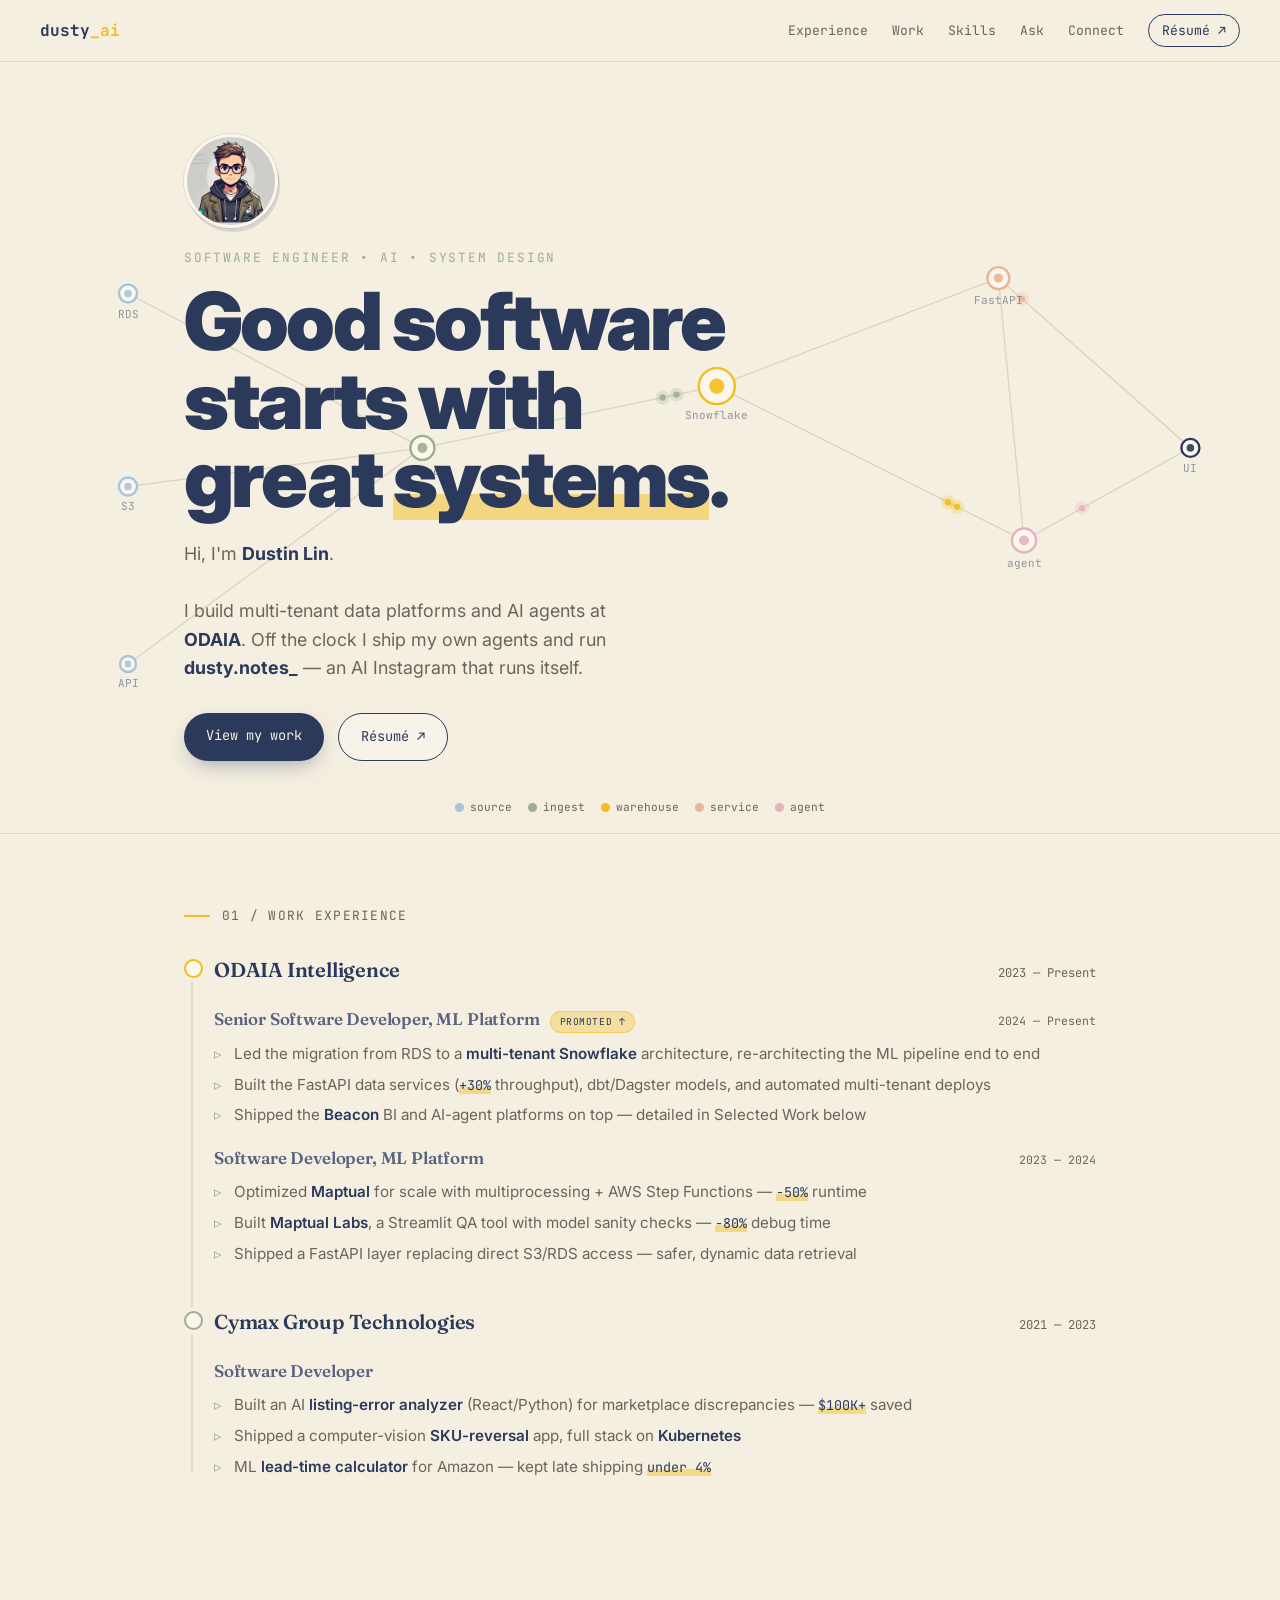
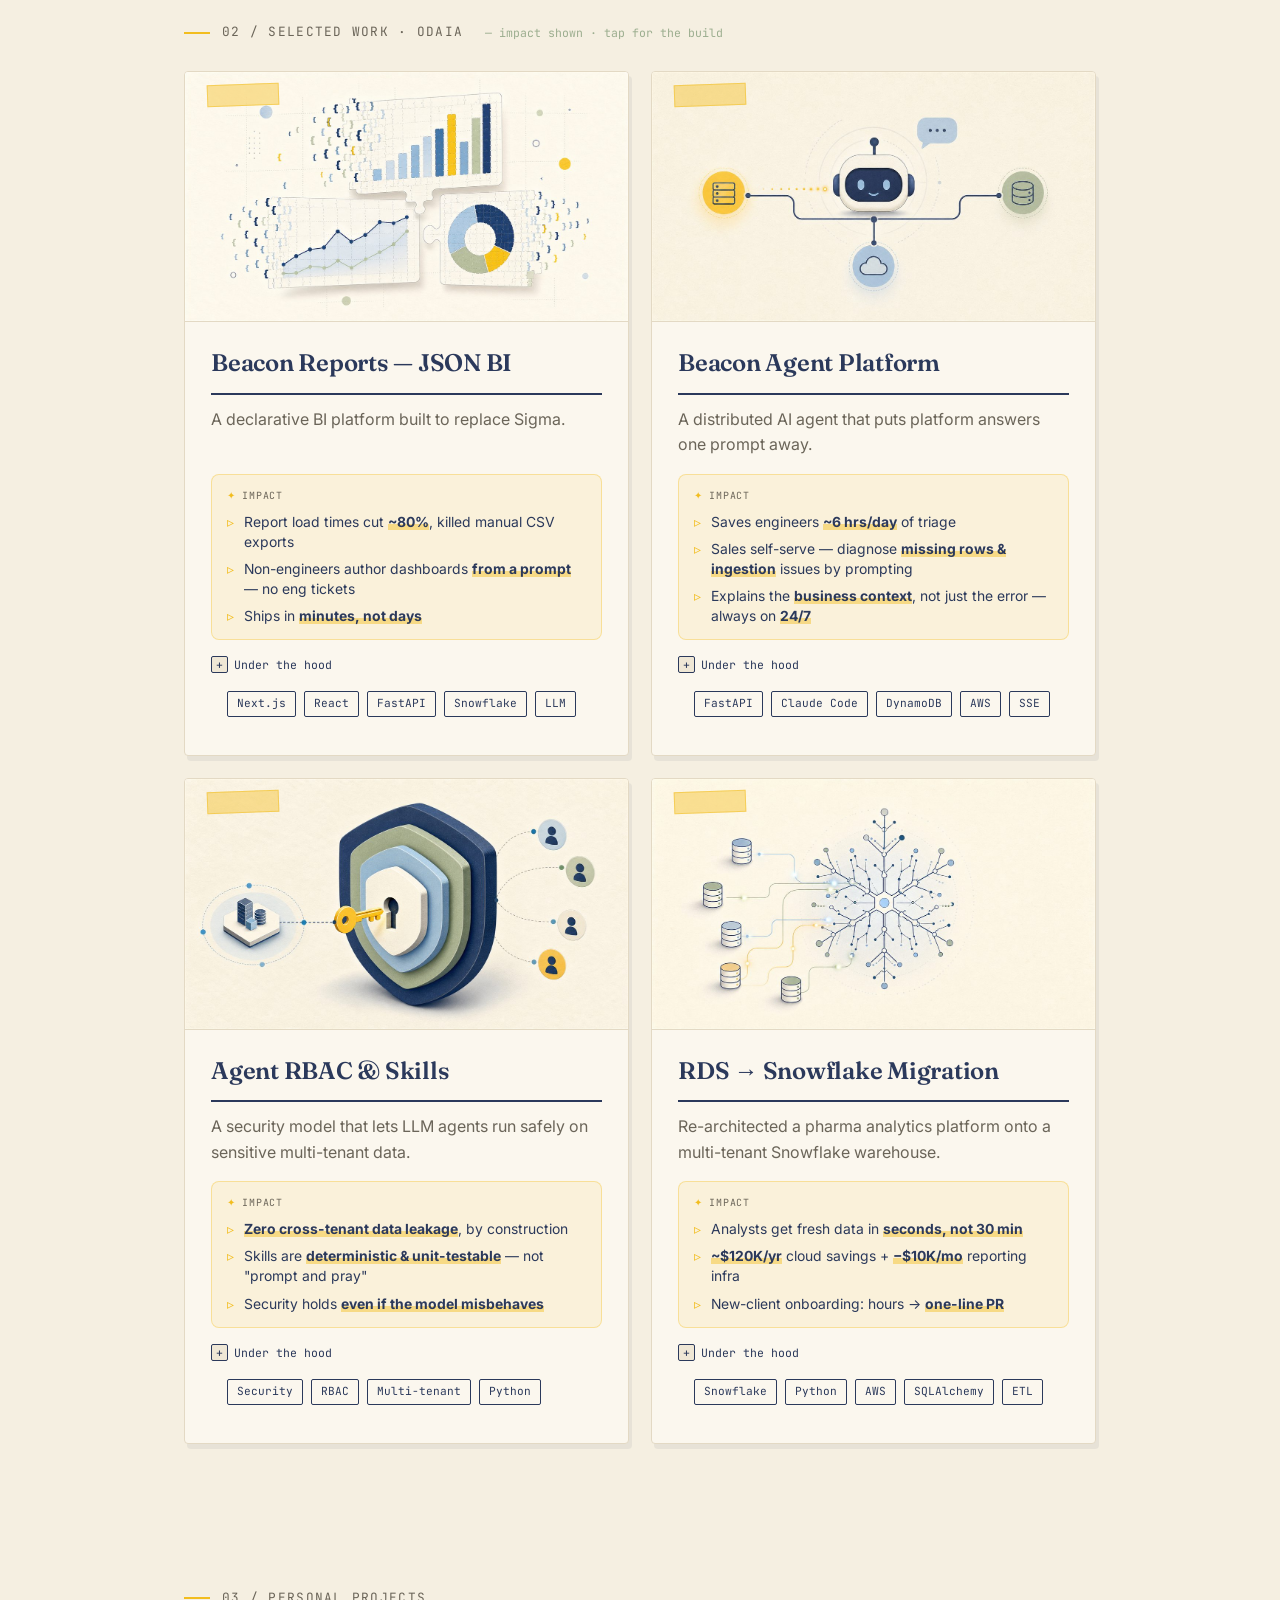
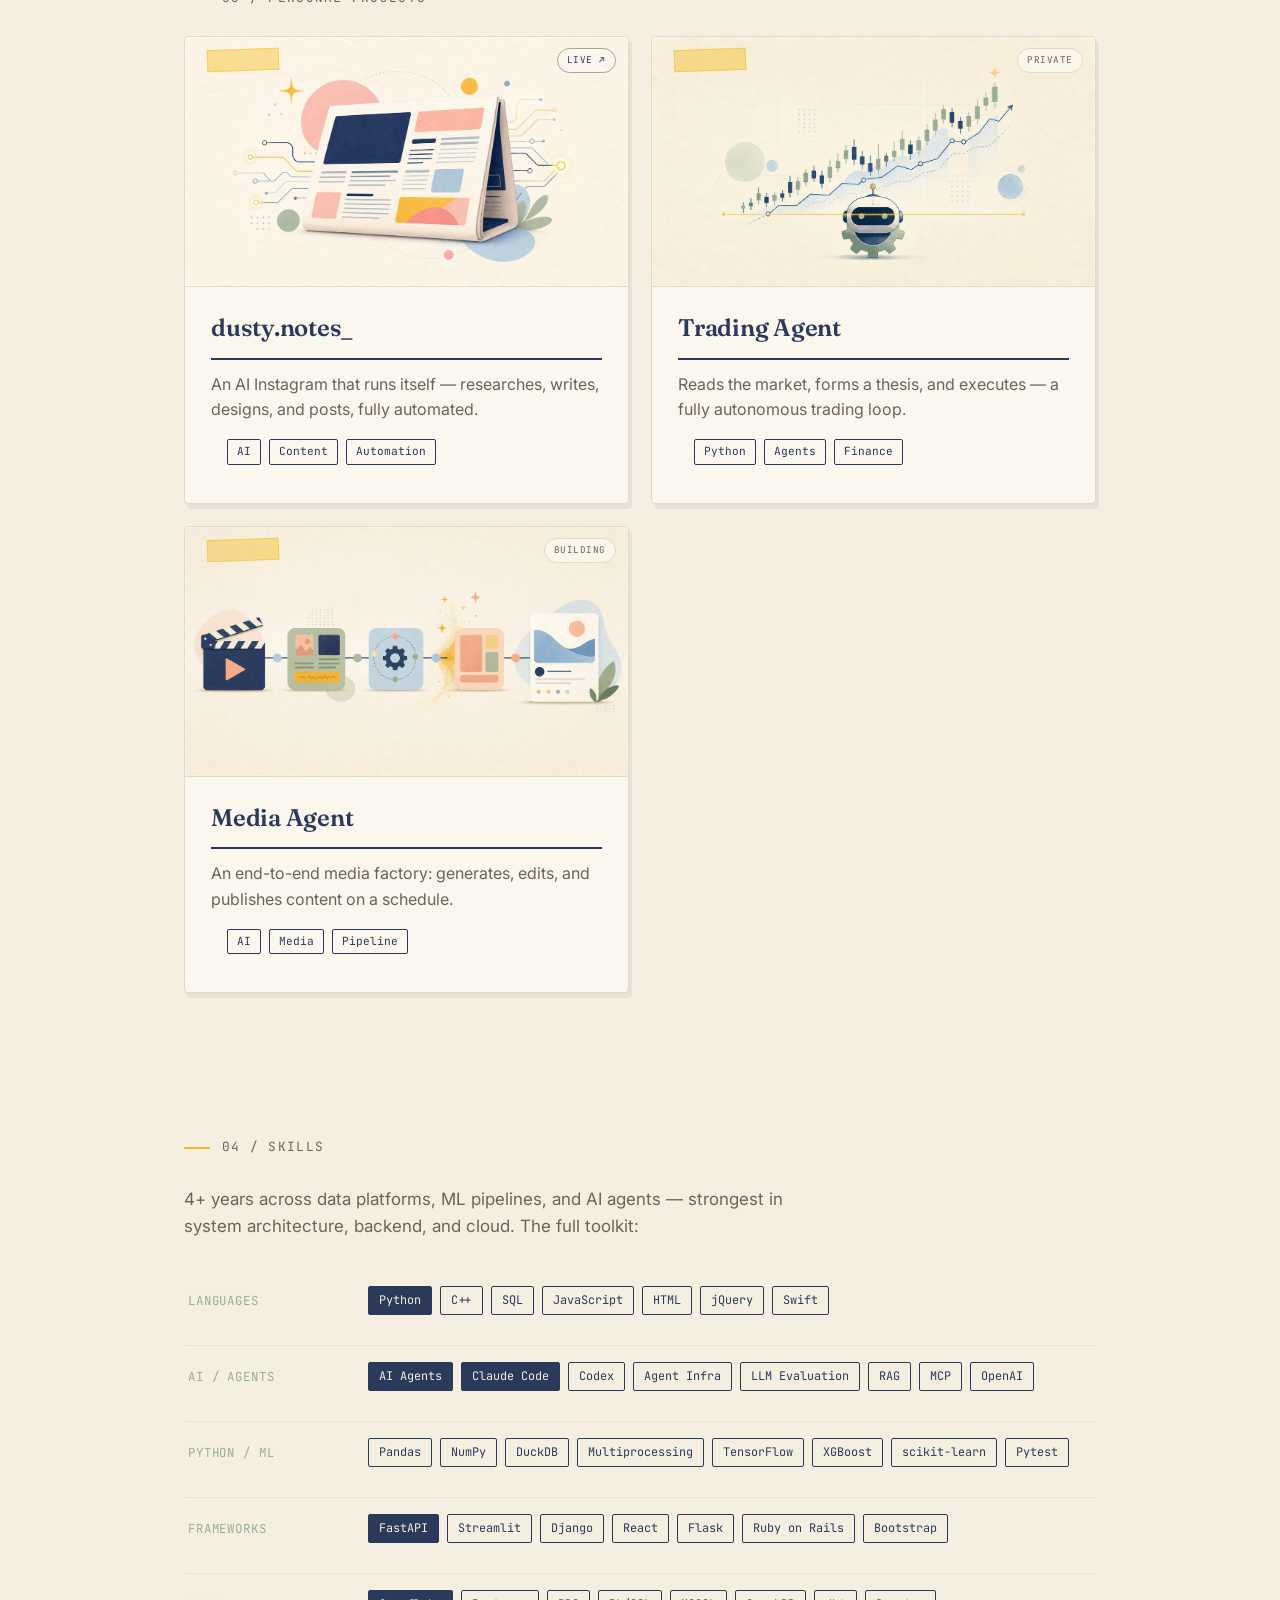
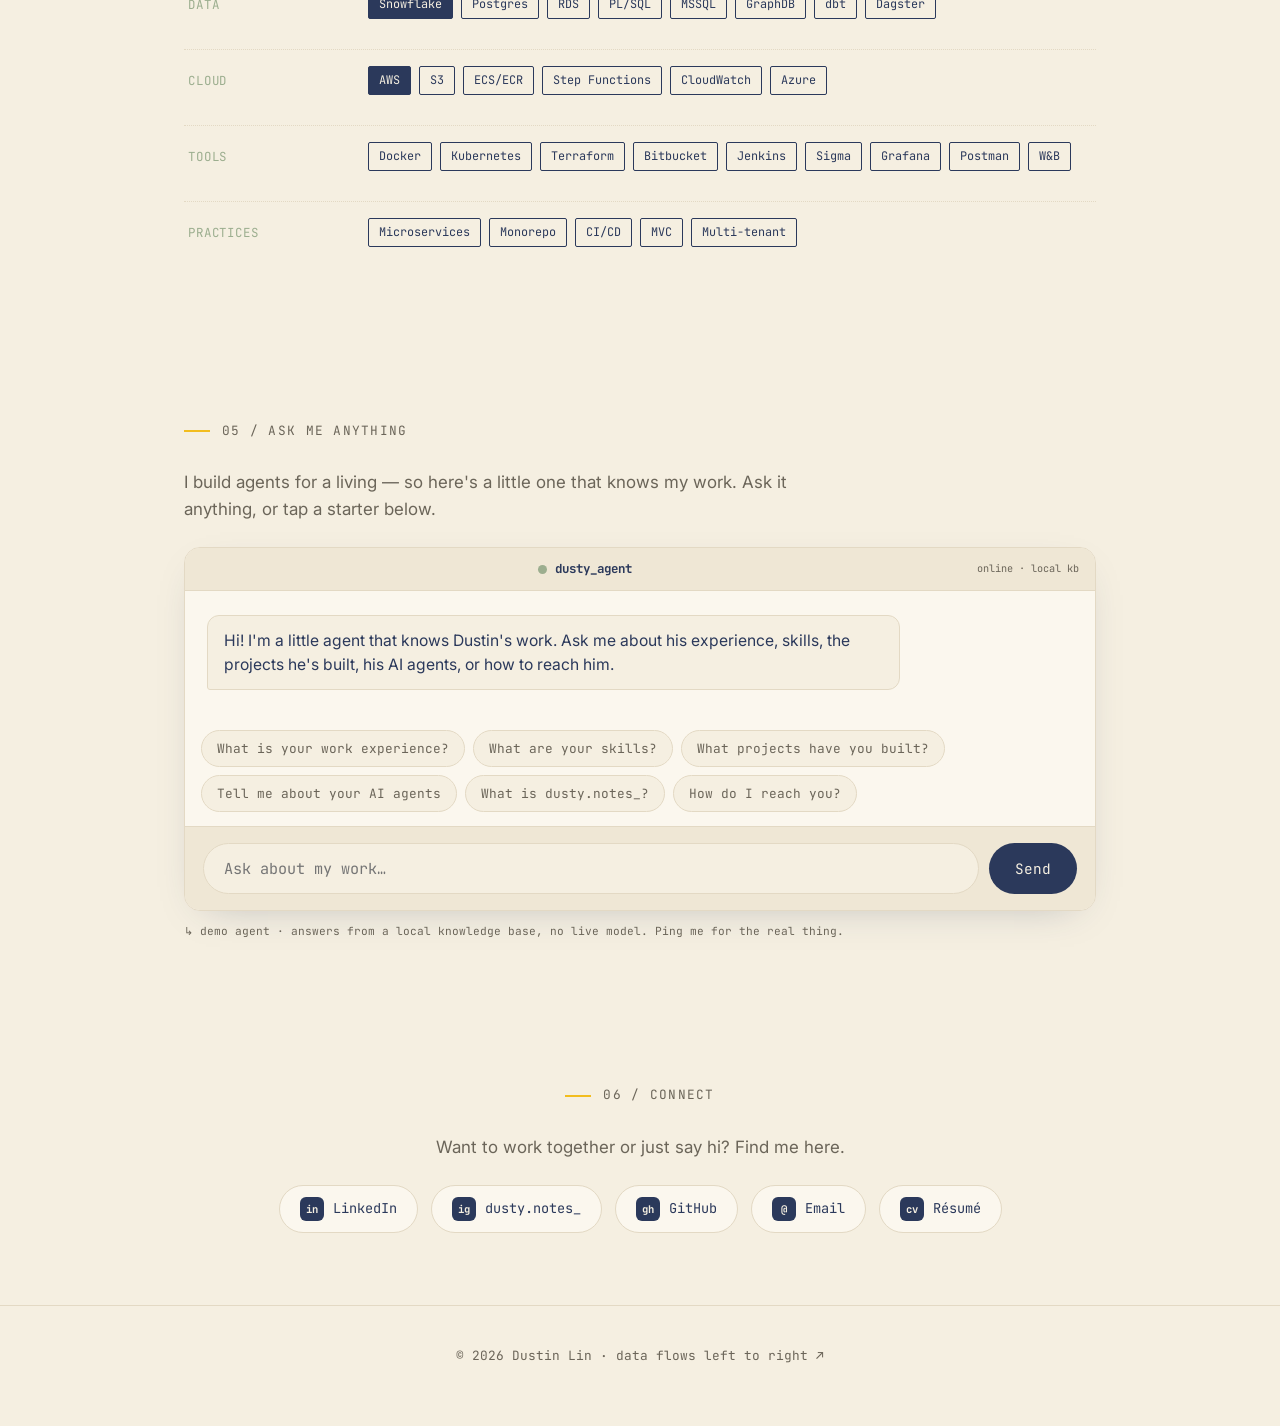
==== commit fd7816f7: "Tighten copy: de-dupe Experience/Work, regroup ODAIA roles, badges - Remove metrics duplicated acros" ====
--- a/architecture.html
+++ b/architecture.html
@@ -37,6 +37,7 @@
     .hero{position:relative;min-height:clamp(520px,82vh,760px);display:flex;align-items:center;overflow:hidden;
       border-bottom:1px solid var(--border);}
     #arch{position:absolute;inset:0;width:100%;height:100%;display:block;}
+    @media(max-width:680px){#arch{opacity:.4;}}
     .hero__inner{position:relative;z-index:2;max-width:var(--max);margin:0 auto;padding:0 clamp(20px,5vw,24px);width:100%;pointer-events:none;}
     .hero__avatar{width:94px;height:94px;border-radius:50%;object-fit:cover;display:block;background:var(--card);
       border:3px solid var(--card);box-shadow:2px 4px 0 rgba(43,57,91,.14),0 0 0 1px var(--border);margin-bottom:20px;}
@@ -83,25 +84,29 @@
     .skillrow .chips li{font-size:.74rem;padding:4px 10px;}
     @media(max-width:600px){.skillrow{grid-template-columns:1fr;gap:10px;}}
 
-    .timeline{position:relative;display:flex;flex-direction:column;gap:34px;padding-left:30px;}
+    .timeline{position:relative;display:flex;flex-direction:column;gap:40px;padding-left:30px;}
     .timeline::before{content:"";position:absolute;left:7px;top:6px;bottom:6px;width:2px;background:var(--border);}
     .job{position:relative;}
     .job::before{content:"";position:absolute;left:-30px;top:5px;width:15px;height:15px;border-radius:50%;
       background:var(--card);border:2.5px solid var(--sage);box-shadow:0 0 0 4px var(--paper);}
     .job--now::before{border-color:var(--highlight);}
-    .job__top{display:flex;flex-wrap:wrap;align-items:baseline;gap:10px;}
-    .job__role{font-family:var(--serif);font-size:1.3rem;font-weight:600;letter-spacing:-.01em;}
-    .job__co{font-family:var(--mono);font-size:.82rem;color:var(--sage);}
+    .job__co-head{display:flex;flex-wrap:wrap;align-items:baseline;gap:10px;margin-bottom:2px;}
+    .job__co-name{font-family:var(--serif);font-size:1.26rem;font-weight:600;letter-spacing:-.01em;color:var(--ink);}
     .job__yr{font-family:var(--mono);font-size:.76rem;color:var(--graphite);margin-left:auto;}
+    .role{padding-top:17px;}
+    .role:first-of-type{padding-top:6px;}
+    .role__top{display:flex;flex-wrap:wrap;align-items:baseline;gap:10px;}
+    .job__role{font-family:var(--serif);font-size:1.06rem;font-weight:600;letter-spacing:-.01em;color:var(--ink-soft);}
+    .role__yr{font-family:var(--mono);font-size:.72rem;color:var(--graphite);margin-left:auto;}
     .job__promo{font-family:var(--mono);font-size:.6rem;text-transform:uppercase;letter-spacing:.06em;color:var(--ink);
       background:rgba(242,189,30,.32);border:1px solid rgba(242,189,30,.55);border-radius:100px;padding:2px 9px;}
-    .ach{list-style:none;margin-top:11px;display:flex;flex-direction:column;gap:8px;}
-    .ach li{position:relative;padding-left:20px;color:var(--graphite);font-size:.97rem;line-height:1.5;}
+    .ach{list-style:none;margin-top:10px;display:flex;flex-direction:column;gap:8px;}
+    .ach li{position:relative;padding-left:20px;color:var(--graphite);font-size:.95rem;line-height:1.5;}
     .ach li::before{content:"▹";position:absolute;left:0;top:0;color:var(--sage);}
     .ach b{color:var(--ink);font-weight:600;}
-    .ach em{font-style:normal;font-family:var(--mono);font-size:.85rem;color:var(--ink);white-space:nowrap;
+    .ach em{font-style:normal;font-family:var(--mono);font-size:.84rem;color:var(--ink);white-space:nowrap;
       box-shadow:inset 0 -7px 0 rgba(242,189,30,.45);}
-    @media(max-width:600px){.job__yr{margin-left:0;}}
+    @media(max-width:600px){.job__yr,.role__yr{margin-left:0;}}
 
     .grid{display:grid;grid-template-columns:repeat(auto-fill,minmax(380px,1fr));gap:22px;}
     @media(max-width:820px){.grid{grid-template-columns:1fr;}}
@@ -124,6 +129,10 @@
     /* square tag chips */
     .chips{list-style:none;display:flex;flex-wrap:wrap;gap:7px;margin-top:16px;}
     .chips li{font-family:var(--mono);font-size:.7rem;border:1px solid var(--ink);border-radius:2px;padding:3px 9px;color:var(--ink);}
+    .chips li.pri{background:var(--ink);color:var(--paper);}
+    .card__badge{position:absolute;top:11px;right:12px;font-family:var(--mono);font-size:.58rem;text-transform:uppercase;letter-spacing:.06em;
+      padding:4px 9px;border-radius:100px;background:rgba(251,247,238,.92);border:1px solid var(--border);color:var(--graphite);}
+    .card__badge--live{color:var(--ink);border-color:var(--sage);}
     /* expandable work cards */
     .card .impact{margin-top:16px;padding:13px 15px;background:rgba(242,189,30,.09);border:1px solid rgba(242,189,30,.35);border-radius:8px;}
     .card .impact__h{font-family:var(--mono);font-size:.62rem;text-transform:uppercase;letter-spacing:.09em;color:var(--graphite);margin-bottom:8px;display:flex;align-items:center;gap:6px;}
@@ -176,7 +185,7 @@
     .chat__form button{font-family:var(--mono);font-size:.9rem;background:var(--ink);color:var(--paper);border:none;
       border-radius:100px;padding:14px 26px;cursor:pointer;transition:transform .12s;}
     .chat__form button:hover{transform:translateY(-1px);}
-    .chat__note{font-family:var(--mono);font-size:.66rem;color:var(--graphite);margin-top:12px;opacity:.8;}
+    .chat__note{font-family:var(--mono);font-size:.7rem;color:var(--graphite);margin-top:12px;}
 
     .center{text-align:center;}.center .stitle{justify-content:center;}
     .socials{display:flex;flex-wrap:wrap;gap:13px;justify-content:center;margin-top:24px;}
@@ -203,9 +212,8 @@
       <img class="hero__avatar" src="assets/profile.png" alt="Dustin Lin" width="94" height="94" />
       <p class="hero__eyebrow">Software Engineer • AI • System Design</p>
       <h1>Good software<br>starts with<br>great <em>systems</em>.</h1>
-      <p class="hero__sub">Hi, I'm <b>Dustin Lin</b>.<br><br>I'm a software engineer passionate about <b>AI</b>,
-        <b>backend engineering</b>, and <b>system design</b>. I enjoy solving complex engineering problems and
-        building products that are elegant, scalable, and production-ready.</p>
+      <p class="hero__sub">Hi, I'm <b>Dustin Lin</b>.<br><br>I build multi-tenant data platforms and AI agents at <b>ODAIA</b>.
+        Off the clock I ship my own agents and run <b>dusty.notes_</b> — an AI Instagram that runs itself.</p>
       <div class="hero__cta">
         <a class="btn btn--p" href="#work">View my work</a>
         <a class="btn btn--g" href="assets/Dustin-Lin-Resume.pdf" target="_blank" rel="noopener">Résumé ↗</a>
@@ -225,28 +233,34 @@
       <p class="stitle">01 / Work Experience</p>
       <div class="timeline">
         <article class="job job--now">
-          <div class="job__top"><h3 class="job__role">Senior Software Developer, ML Platform</h3><span class="job__co">· ODAIA Intelligence</span><span class="job__promo">Promoted ↑</span><span class="job__yr">2024 — Present</span></div>
-          <ul class="ach">
-            <li>Led the <b>RDS → Snowflake</b> migration, recoding the entire ML pipeline — <em>~$120K/yr</em> saved</li>
-            <li>Engineered S3 → Snowflake ingestion in csv.gzip — <em>1M rows: 30 min → 6 s</em></li>
-            <li>Migrated models to <b>dbt/Dagster</b> and integrated Sigma — <em>−80%</em> report load, <em>−$10K/mo</em> infra</li>
-          </ul>
+          <div class="job__co-head"><span class="job__co-name">ODAIA Intelligence</span><span class="job__yr">2023 — Present</span></div>
+          <div class="role">
+            <div class="role__top"><h3 class="job__role">Senior Software Developer, ML Platform</h3><span class="job__promo">Promoted ↑</span><span class="role__yr">2024 — Present</span></div>
+            <ul class="ach">
+              <li>Led the migration from RDS to a <b>multi-tenant Snowflake</b> architecture, re-architecting the ML pipeline end to end</li>
+              <li>Built the FastAPI data services (<em>+30%</em> throughput), dbt/Dagster models, and automated multi-tenant deploys</li>
+              <li>Shipped the <b>Beacon</b> BI and AI-agent platforms on top — detailed in Selected Work below</li>
+            </ul>
+          </div>
+          <div class="role">
+            <div class="role__top"><h3 class="job__role">Software Developer, ML Platform</h3><span class="role__yr">2023 — 2024</span></div>
+            <ul class="ach">
+              <li>Optimized <b>Maptual</b> for scale with multiprocessing + AWS Step Functions — <em>−50%</em> runtime</li>
+              <li>Built <b>Maptual Labs</b>, a Streamlit QA tool with model sanity checks — <em>−80%</em> debug time</li>
+              <li>Shipped a FastAPI layer replacing direct S3/RDS access — safer, dynamic data retrieval</li>
+            </ul>
+          </div>
         </article>
         <article class="job">
-          <div class="job__top"><h3 class="job__role">Software Developer, ML Platform</h3><span class="job__co">· ODAIA Intelligence</span><span class="job__yr">2023 — 2024</span></div>
-          <ul class="ach">
-            <li>Optimized <b>Maptual</b> for scale with multiprocessing + AWS Step Functions — <em>−50%</em> runtime</li>
-            <li>Built <b>Maptual Labs</b>, a Streamlit QA tool with model sanity checks — <em>−80%</em> debug time</li>
-            <li>Shipped a FastAPI layer replacing direct S3/RDS access — safer, dynamic data retrieval</li>
-          </ul>
-        </article>
-        <article class="job">
-          <div class="job__top"><h3 class="job__role">Software Developer</h3><span class="job__co">· Cymax Group</span><span class="job__yr">2021 — 2023</span></div>
-          <ul class="ach">
-            <li>Built an AI <b>listing-error analyzer</b> (React/Python) for marketplace discrepancies — <em>$100K+</em> saved</li>
-            <li>Shipped a computer-vision <b>SKU-reversal</b> app, full stack on <b>Kubernetes</b></li>
-            <li>ML <b>lead-time calculator</b> for Amazon — kept late shipping <em>under 4%</em></li>
-          </ul>
+          <div class="job__co-head"><span class="job__co-name">Cymax Group Technologies</span><span class="job__yr">2021 — 2023</span></div>
+          <div class="role">
+            <div class="role__top"><h3 class="job__role">Software Developer</h3></div>
+            <ul class="ach">
+              <li>Built an AI <b>listing-error analyzer</b> (React/Python) for marketplace discrepancies — <em>$100K+</em> saved</li>
+              <li>Shipped a computer-vision <b>SKU-reversal</b> app, full stack on <b>Kubernetes</b></li>
+              <li>ML <b>lead-time calculator</b> for Amazon — kept late shipping <em>under 4%</em></li>
+            </ul>
+          </div>
         </article>
       </div>
     </section>
@@ -255,7 +269,7 @@
       <p class="stitle">02 / Selected Work · ODAIA <span style="margin-left:10px;color:var(--sage);text-transform:none;letter-spacing:0;font-size:.72rem;">— impact shown · tap for the build</span></p>
       <div class="grid">
         <article class="card"><div class="media"><img src="assets/work/beacon-reports.jpg" alt="Beacon Reports" loading="lazy"/></div><div class="b"><h3>Beacon Reports — JSON BI</h3><p>A declarative BI platform built to replace Sigma.</p><div class="impact"><p class="impact__h">Impact</p><ul><li>Report load times cut <b>~80%</b>, killed manual CSV exports</li><li>Non-engineers author dashboards <b>from a prompt</b> — no eng tickets</li><li>Ships in <b>minutes, not days</b></li></ul></div><button class="exp-btn" aria-expanded="false"><i>+</i> Under the hood</button><div class="more"><div class="more__in"><ul><li>Dashboards are JSON documents, not code</li><li>~20-widget rendering registry</li><li>Safe, parameterized SQL against Snowflake</li></ul></div></div><ul class="chips"><li>Next.js</li><li>React</li><li>FastAPI</li><li>Snowflake</li><li>LLM</li></ul></div></article>
-        <article class="card"><div class="media"><img src="assets/work/beacon-agent.jpg" alt="Beacon Agent" loading="lazy"/></div><div class="b"><h3>Beacon Agent Platform</h3><p>A distributed AI agent that puts platform data one prompt away.</p><div class="impact"><p class="impact__h">Impact</p><ul><li>Saves engineers <b>~6 hrs/day</b> on data triage</li><li>Sales self-serve by prompting — diagnose <b>missing-data &amp; ingestion</b> issues themselves</li><li>Explains the <b>business context</b>, not just the error — always on <b>24/7</b></li></ul></div><button class="exp-btn" aria-expanded="false"><i>+</i> Under the hood</button><div class="more"><div class="more__in"><ul><li>Chat UI ⇄ gateway ⇄ Claude Code workers</li><li>Sticky routing + conversation locks</li><li>SSE streaming, OpenAI-compatible API</li></ul></div></div><ul class="chips"><li>FastAPI</li><li>Claude Code</li><li>DynamoDB</li><li>AWS</li><li>SSE</li></ul></div></article>
+        <article class="card"><div class="media"><img src="assets/work/beacon-agent.jpg" alt="Beacon Agent" loading="lazy"/></div><div class="b"><h3>Beacon Agent Platform</h3><p>A distributed AI agent that puts platform answers one prompt away.</p><div class="impact"><p class="impact__h">Impact</p><ul><li>Saves engineers <b>~6 hrs/day</b> of triage</li><li>Sales self-serve — diagnose <b>missing rows &amp; ingestion</b> issues by prompting</li><li>Explains the <b>business context</b>, not just the error — always on <b>24/7</b></li></ul></div><button class="exp-btn" aria-expanded="false"><i>+</i> Under the hood</button><div class="more"><div class="more__in"><ul><li>Chat UI ⇄ gateway ⇄ Claude Code workers</li><li>Sticky routing + conversation locks</li><li>SSE streaming, OpenAI-compatible API</li></ul></div></div><ul class="chips"><li>FastAPI</li><li>Claude Code</li><li>DynamoDB</li><li>AWS</li><li>SSE</li></ul></div></article>
         <article class="card"><div class="media"><img src="assets/work/agent-rbac.jpg" alt="Agent RBAC" loading="lazy"/></div><div class="b"><h3>Agent RBAC &amp; Skills</h3><p>A security model that lets LLM agents run safely on sensitive multi-tenant data.</p><div class="impact"><p class="impact__h">Impact</p><ul><li><b>Zero cross-tenant data leakage</b>, by construction</li><li>Skills are <b>deterministic &amp; unit-testable</b> — not "prompt and pray"</li><li>Security holds <b>even if the model misbehaves</b></li></ul></div><button class="exp-btn" aria-expanded="false"><i>+</i> Under the hood</button><div class="more"><div class="more__in"><ul><li>Scope is a property of the environment, not the model</li><li>RBAC injected by trusted infrastructure</li><li>Enforced at four independent layers</li></ul></div></div><ul class="chips"><li>Security</li><li>RBAC</li><li>Multi-tenant</li><li>Python</li></ul></div></article>
         <article class="card"><div class="media"><img src="assets/work/snowflake-migration.jpg" alt="Snowflake" loading="lazy"/></div><div class="b"><h3>RDS → Snowflake Migration</h3><p>Re-architected a pharma analytics platform onto a multi-tenant Snowflake warehouse.</p><div class="impact"><p class="impact__h">Impact</p><ul><li>Analysts get fresh data in <b>seconds, not 30 min</b></li><li><b>~$120K/yr</b> cloud savings + <b>−$10K/mo</b> reporting infra</li><li>New-client onboarding: hours → <b>one-line PR</b></li></ul></div><button class="exp-btn" aria-expanded="false"><i>+</i> Under the hood</button><div class="more"><div class="more__in"><ul><li>Database-per-client isolation</li><li>Idempotent stage → temp → MERGE ingestion</li><li>Typer CLI + Bitbucket pipelines for deploys</li></ul></div></div><ul class="chips"><li>Snowflake</li><li>Python</li><li>AWS</li><li>SQLAlchemy</li><li>ETL</li></ul></div></article>
       </div>
@@ -264,9 +278,9 @@
     <section id="projects">
       <p class="stitle">03 / Personal Projects</p>
       <div class="grid">
-        <a class="card" href="https://www.instagram.com/dusty.notes_/" target="_blank" rel="noopener"><div class="media"><img src="assets/work/dusty-notes.jpg" alt="dusty.notes_" loading="lazy"/></div><div class="b"><h3>dusty.notes_</h3><p>An AI-powered Instagram that auto-generates and posts news and ideas.</p><ul class="chips"><li>AI</li><li>Content</li><li>Automation</li></ul></div></a>
-        <article class="card"><div class="media"><img src="assets/work/trading-agent.jpg" alt="Trading Agent" loading="lazy"/></div><div class="b"><h3>Trading Agent</h3><p>An autonomous agent that analyzes markets and executes strategies.</p><ul class="chips"><li>Python</li><li>Agents</li><li>Finance</li></ul></div></article>
-        <article class="card"><div class="media"><img src="assets/work/media-agent.jpg" alt="Media Agent" loading="lazy"/></div><div class="b"><h3>Media Agent</h3><p>A pipeline that generates and publishes media content end-to-end.</p><ul class="chips"><li>AI</li><li>Media</li><li>Pipeline</li></ul></div></article>
+        <a class="card" href="https://www.instagram.com/dusty.notes_/" target="_blank" rel="noopener"><div class="media"><img src="assets/work/dusty-notes.jpg" alt="dusty.notes_" loading="lazy"/><span class="card__badge card__badge--live">Live ↗</span></div><div class="b"><h3>dusty.notes_</h3><p>An AI Instagram that runs itself — researches, writes, designs, and posts, fully automated.</p><ul class="chips"><li>AI</li><li>Content</li><li>Automation</li></ul></div></a>
+        <article class="card"><div class="media"><img src="assets/work/trading-agent.jpg" alt="Trading Agent" loading="lazy"/><span class="card__badge">Private</span></div><div class="b"><h3>Trading Agent</h3><p>Reads the market, forms a thesis, and executes — a fully autonomous trading loop.</p><ul class="chips"><li>Python</li><li>Agents</li><li>Finance</li></ul></div></article>
+        <article class="card"><div class="media"><img src="assets/work/media-agent.jpg" alt="Media Agent" loading="lazy"/><span class="card__badge">Building</span></div><div class="b"><h3>Media Agent</h3><p>An end-to-end media factory: generates, edits, and publishes content on a schedule.</p><ul class="chips"><li>AI</li><li>Media</li><li>Pipeline</li></ul></div></article>
       </div>
     </section>
 
@@ -275,12 +289,12 @@
       <p class="prose" style="margin-bottom:30px;">4+ years across data platforms, ML pipelines, and AI agents — strongest in
         system architecture, backend, and cloud. The full toolkit:</p>
       <div class="skills">
-        <div class="skillrow"><span class="skillcat">Languages</span><ul class="chips"><li>Python</li><li>C++</li><li>SQL</li><li>JavaScript</li><li>HTML</li><li>jQuery</li><li>Swift</li></ul></div>
-        <div class="skillrow"><span class="skillcat">AI / Agents</span><ul class="chips"><li>AI Agents</li><li>Claude Code</li><li>Codex</li><li>Agent Infra</li><li>LLM Evaluation</li><li>RAG</li><li>MCP</li><li>OpenAI</li></ul></div>
+        <div class="skillrow"><span class="skillcat">Languages</span><ul class="chips"><li class="pri">Python</li><li>C++</li><li>SQL</li><li>JavaScript</li><li>HTML</li><li>jQuery</li><li>Swift</li></ul></div>
+        <div class="skillrow"><span class="skillcat">AI / Agents</span><ul class="chips"><li class="pri">AI Agents</li><li class="pri">Claude Code</li><li>Codex</li><li>Agent Infra</li><li>LLM Evaluation</li><li>RAG</li><li>MCP</li><li>OpenAI</li></ul></div>
         <div class="skillrow"><span class="skillcat">Python / ML</span><ul class="chips"><li>Pandas</li><li>NumPy</li><li>DuckDB</li><li>Multiprocessing</li><li>TensorFlow</li><li>XGBoost</li><li>scikit-learn</li><li>Pytest</li></ul></div>
-        <div class="skillrow"><span class="skillcat">Frameworks</span><ul class="chips"><li>FastAPI</li><li>Streamlit</li><li>Django</li><li>React</li><li>Flask</li><li>Ruby on Rails</li><li>Bootstrap</li></ul></div>
-        <div class="skillrow"><span class="skillcat">Data</span><ul class="chips"><li>Snowflake</li><li>Postgres</li><li>RDS</li><li>PL/SQL</li><li>MSSQL</li><li>GraphDB</li><li>dbt</li><li>Dagster</li></ul></div>
-        <div class="skillrow"><span class="skillcat">Cloud</span><ul class="chips"><li>AWS</li><li>S3</li><li>ECS/ECR</li><li>Step Functions</li><li>CloudWatch</li><li>Azure</li></ul></div>
+        <div class="skillrow"><span class="skillcat">Frameworks</span><ul class="chips"><li class="pri">FastAPI</li><li>Streamlit</li><li>Django</li><li>React</li><li>Flask</li><li>Ruby on Rails</li><li>Bootstrap</li></ul></div>
+        <div class="skillrow"><span class="skillcat">Data</span><ul class="chips"><li class="pri">Snowflake</li><li>Postgres</li><li>RDS</li><li>PL/SQL</li><li>MSSQL</li><li>GraphDB</li><li>dbt</li><li>Dagster</li></ul></div>
+        <div class="skillrow"><span class="skillcat">Cloud</span><ul class="chips"><li class="pri">AWS</li><li>S3</li><li>ECS/ECR</li><li>Step Functions</li><li>CloudWatch</li><li>Azure</li></ul></div>
         <div class="skillrow"><span class="skillcat">Tools</span><ul class="chips"><li>Docker</li><li>Kubernetes</li><li>Terraform</li><li>Bitbucket</li><li>Jenkins</li><li>Sigma</li><li>Grafana</li><li>Postman</li><li>W&amp;B</li></ul></div>
         <div class="skillrow"><span class="skillcat">Practices</span><ul class="chips"><li>Microservices</li><li>Monorepo</li><li>CI/CD</li><li>MVC</li><li>Multi-tenant</li></ul></div>
       </div>
@@ -288,7 +302,7 @@
 
     <section id="ask">
       <p class="stitle">05 / Ask me anything</p>
-      <p class="prose" style="margin-bottom:24px;">Ask about my work experience, skills, the projects I've built, my AI agents, or how to reach me.</p>
+      <p class="prose" style="margin-bottom:24px;">I build agents for a living — so here's a little one that knows my work. Ask it anything, or tap a starter below.</p>
       <div class="chat" id="chat">
         <div class="chat__bar"><span class="dot"></span><b>dusty_agent</b><span>online · local kb</span></div>
         <div class="chat__log" id="log"></div>
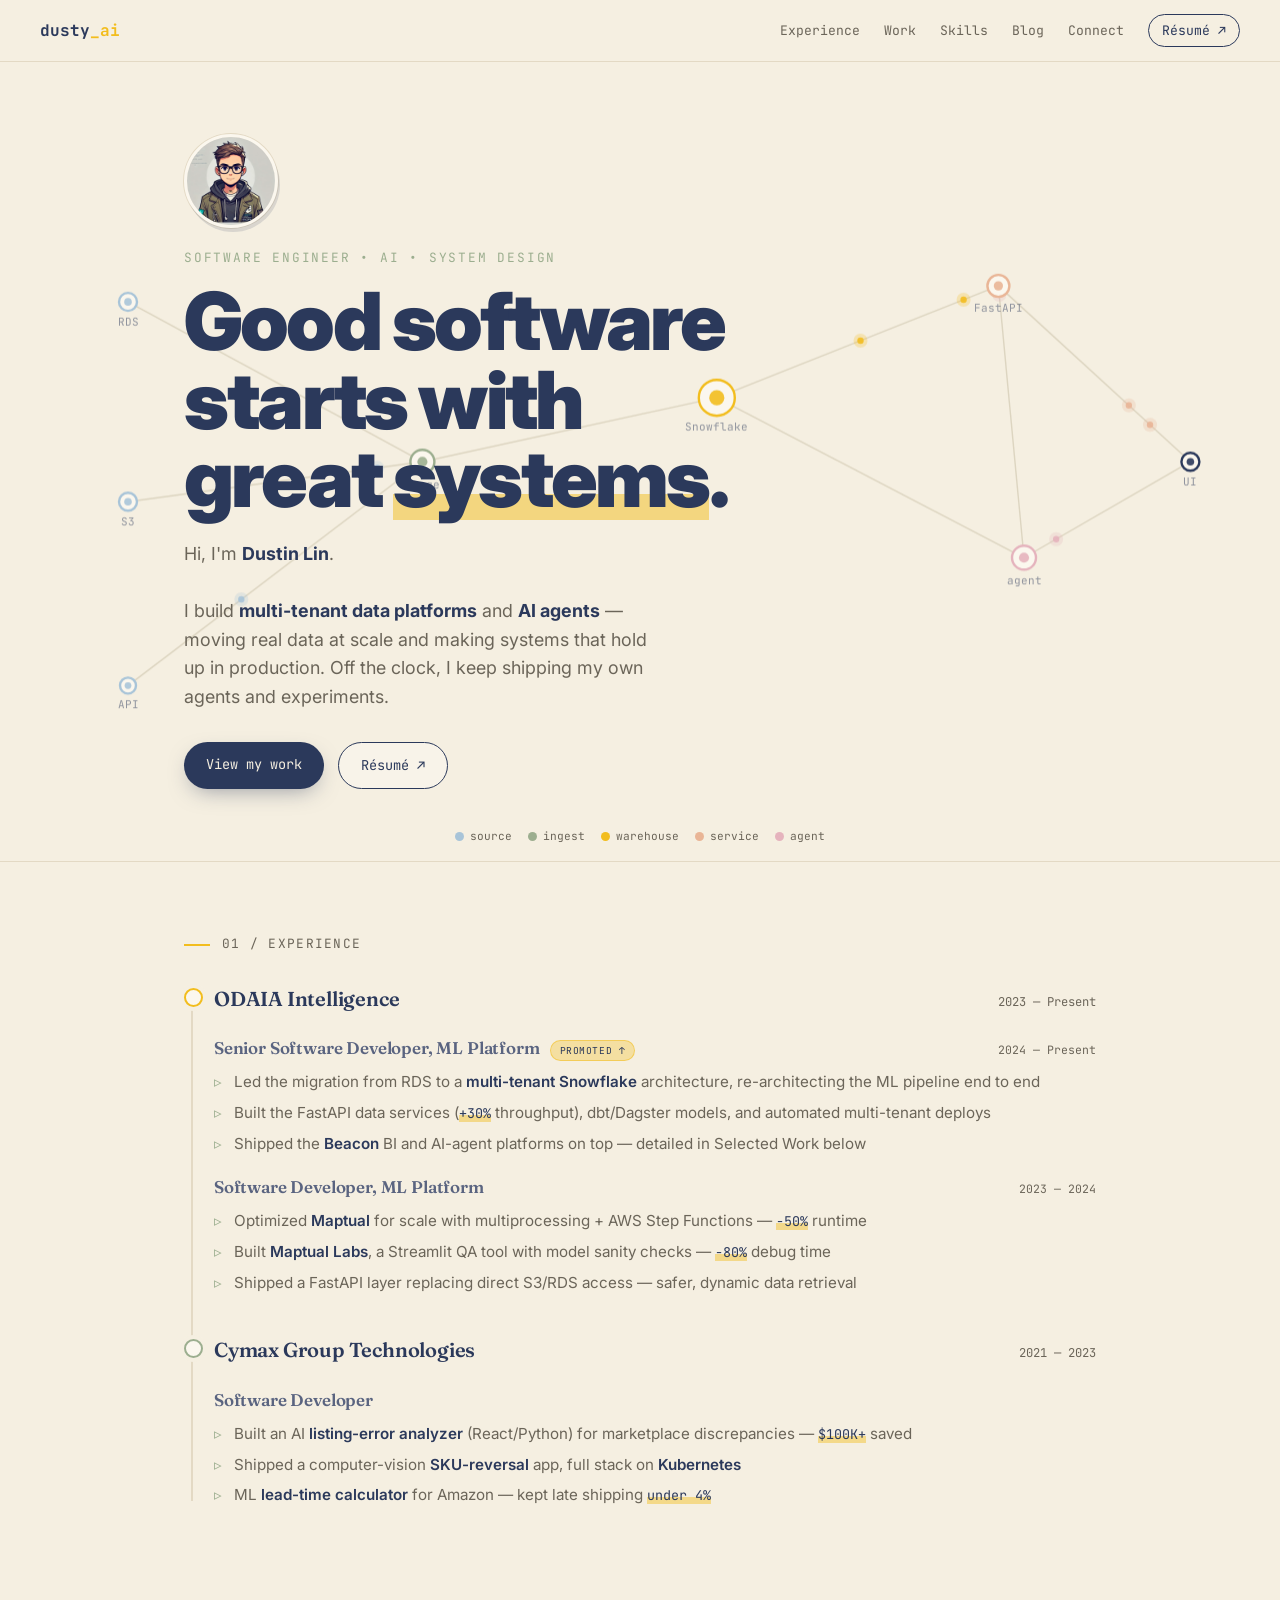
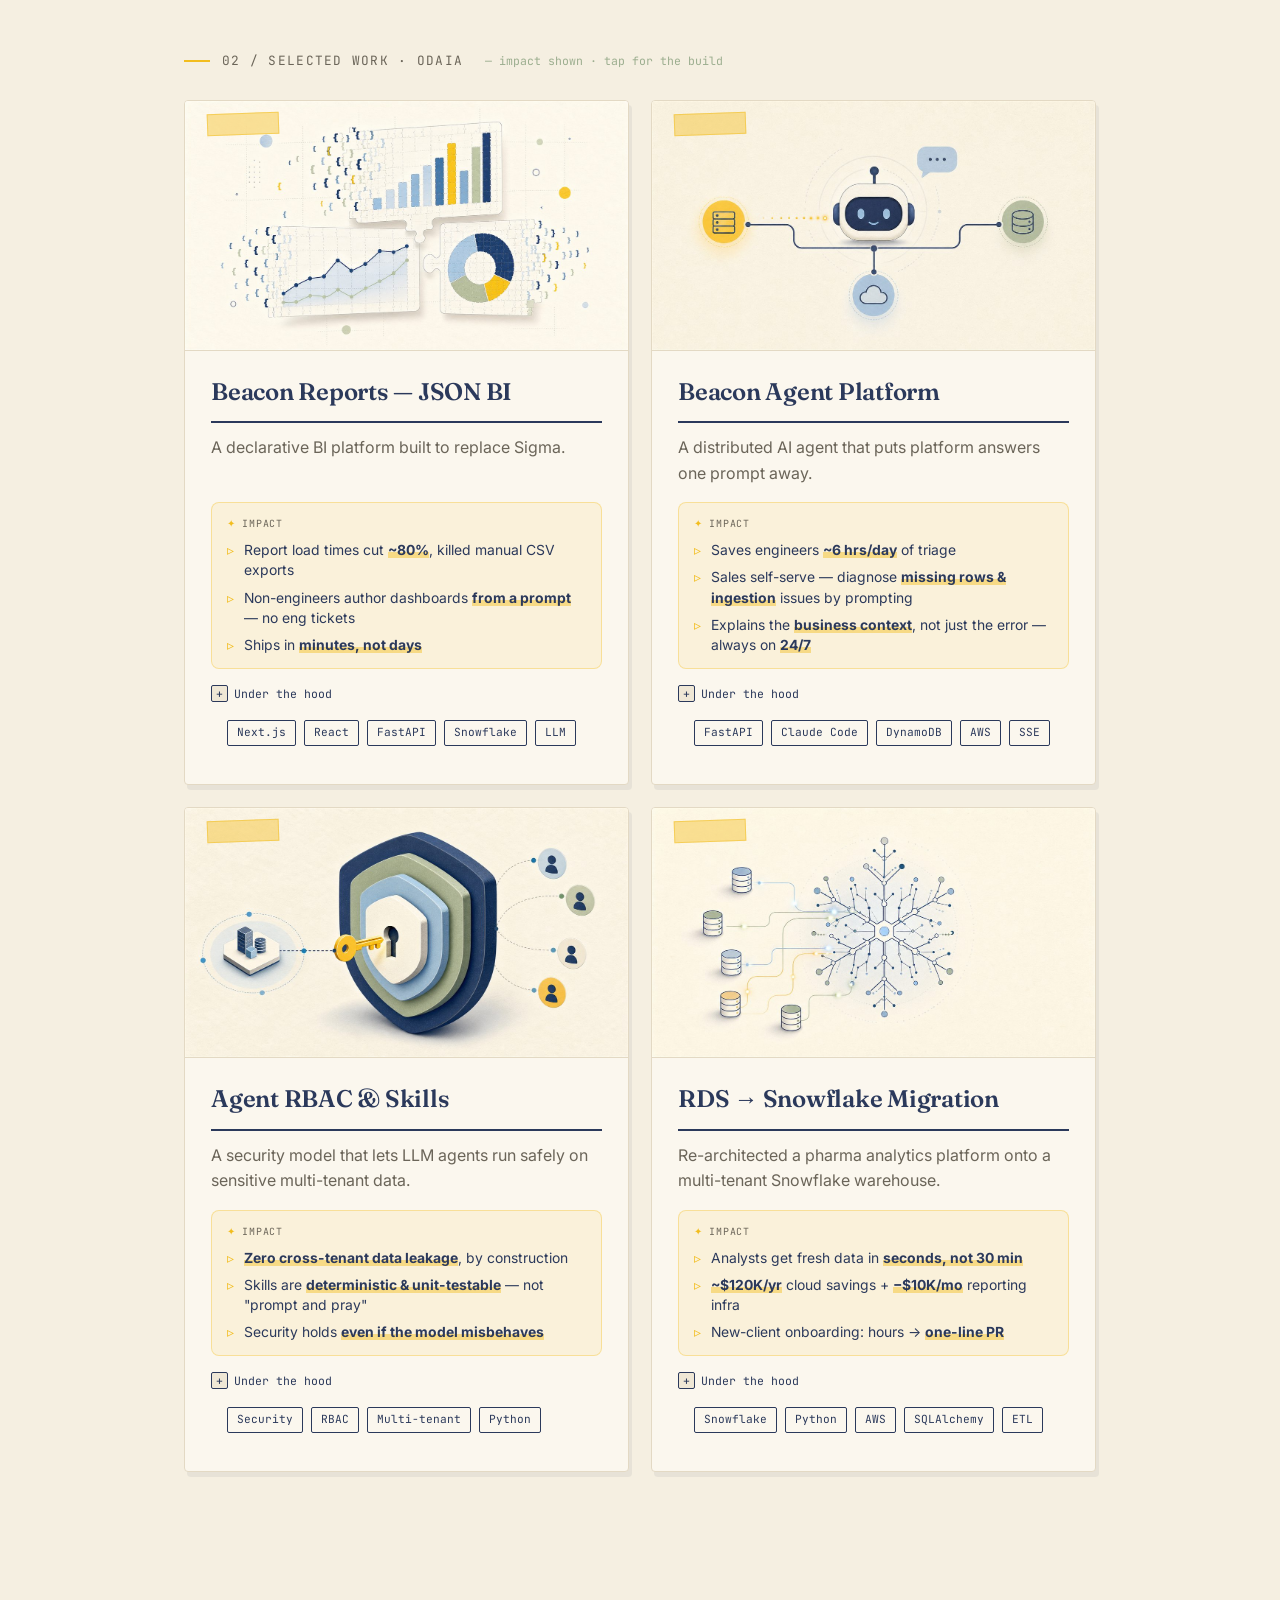
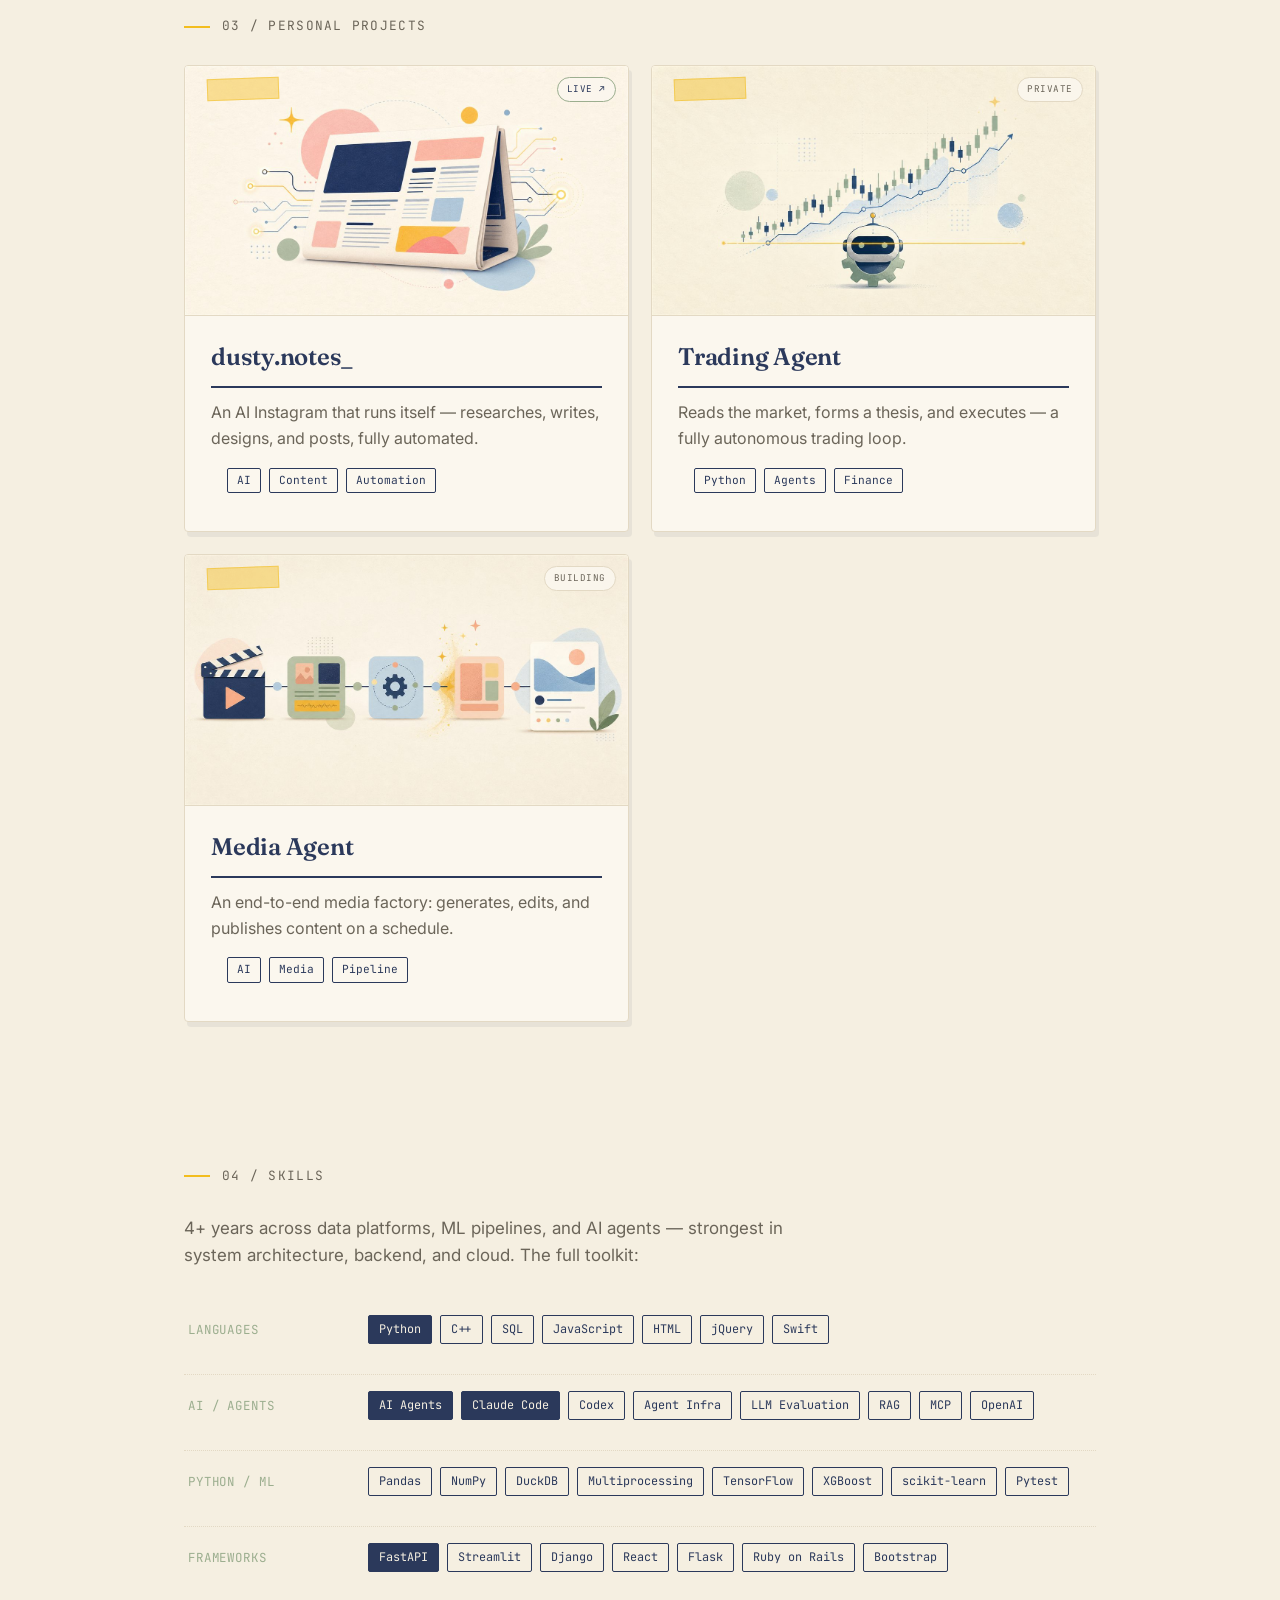
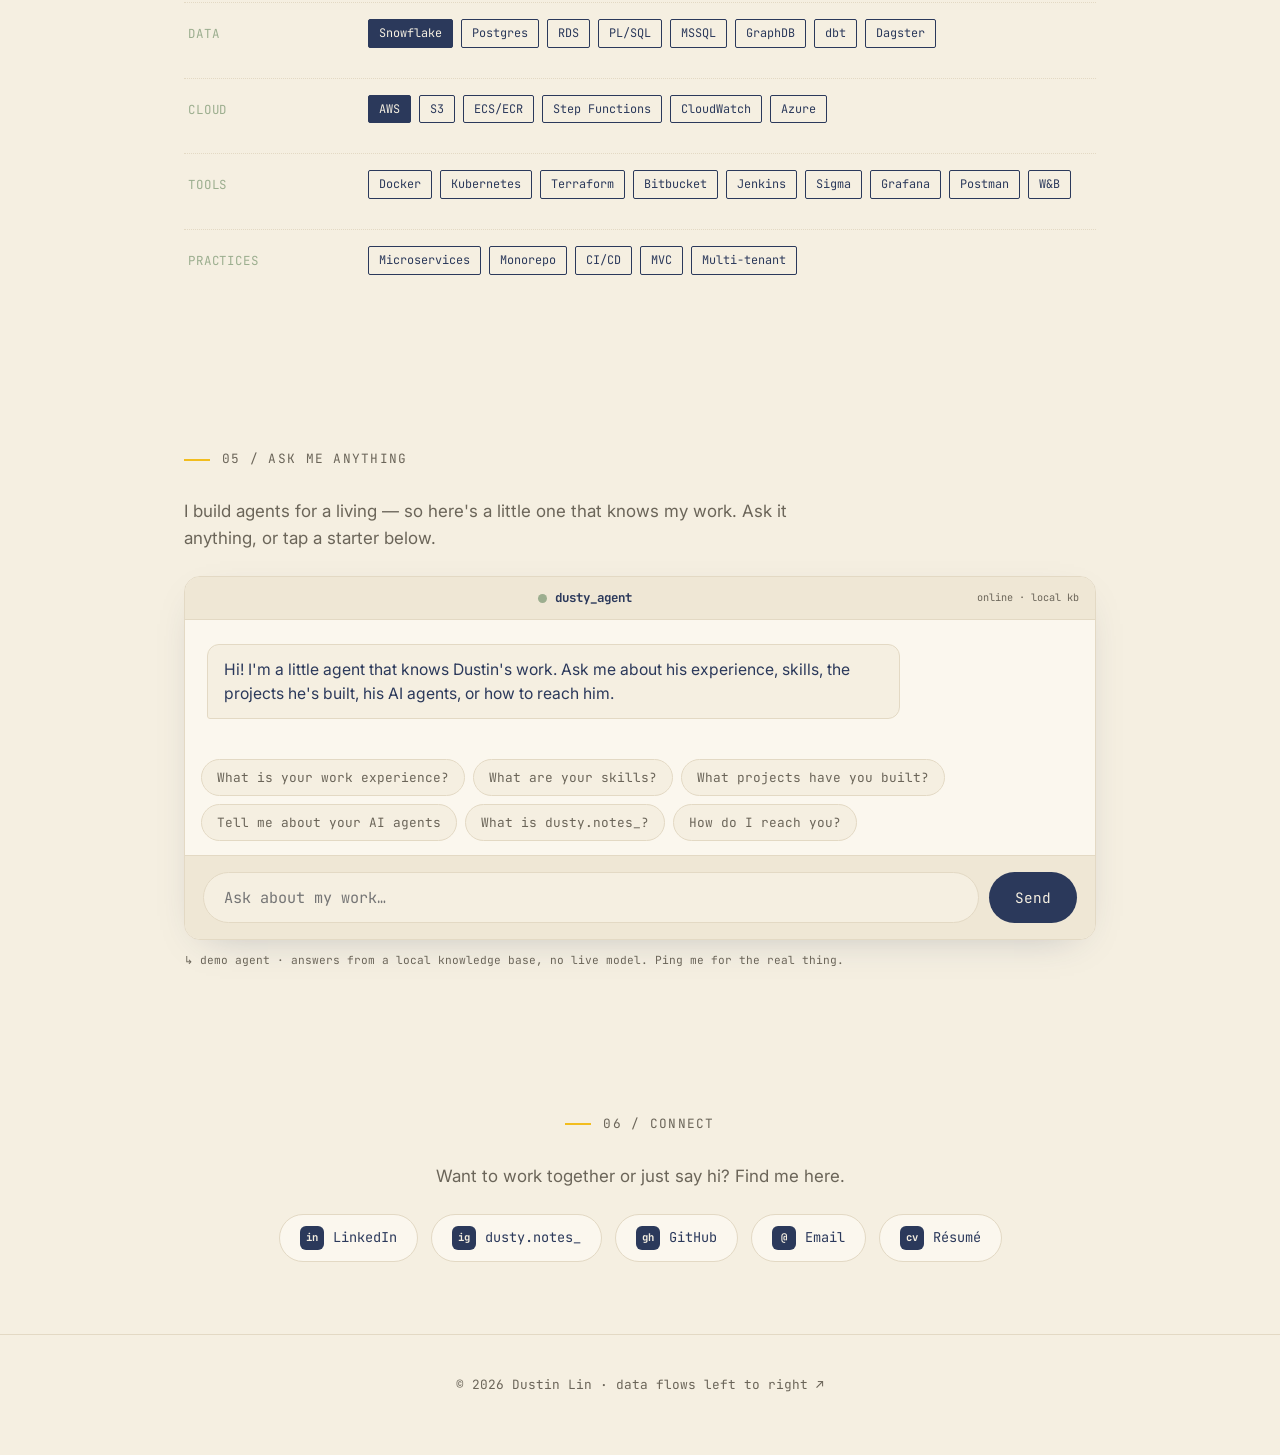
==== commit 3f1dd009: "Add blog + Playground, theme.css template, and mobile nav menu - Blog: card grid → detail pages (blo" ====
--- a/architecture.html
+++ b/architecture.html
@@ -8,16 +8,8 @@
   <link rel="preconnect" href="https://fonts.googleapis.com" />
   <link rel="preconnect" href="https://fonts.gstatic.com" crossorigin />
   <link rel="stylesheet" href="https://fonts.googleapis.com/css2?family=Fraunces:opsz,wght@9..144,500;9..144,600;9..144,700&family=Inter:wght@400;500;600;700;800;900&family=JetBrains+Mono:wght@400;500;700&display=swap" />
+  <link rel="stylesheet" href="theme.css" />
   <style>
-    :root{
-      --paper:#f5efe1; --paper2:#efe7d5; --card:#fbf7ee; --border:#e3d9c4;
-      --ink:#2b395b; --ink-soft:#5a6480; --graphite:#6b6559;
-      --highlight:#f2bd1e; --sage:#9cae8f; --sky:#a8c4d8; --peach:#e9b596; --blush:#e5b3bd;
-      --serif:'Fraunces',Georgia,'Times New Roman',serif;
-      --sans:'Inter',system-ui,-apple-system,'Segoe UI',sans-serif;
-      --mono:'JetBrains Mono',ui-monospace,Consolas,monospace;
-      --max:960px;
-    }
     *{box-sizing:border-box;margin:0;padding:0;}
     html{scroll-behavior:smooth;}
     body{font-family:var(--sans);color:var(--ink);background:var(--paper);-webkit-font-smoothing:antialiased;line-height:1.6;overflow-x:hidden;}
@@ -31,7 +23,15 @@
     .nav .links a:hover{color:var(--ink);}
     .nav .resume{border:1px solid var(--ink);border-radius:100px;padding:5px 13px;color:var(--ink)!important;}
     .nav .resume:hover{background:var(--ink);color:var(--paper)!important;}
-    @media(max-width:640px){.nav .links a:not(.resume){display:none;}}
+    .nav__menu{display:none;background:none;border:none;cursor:pointer;font-size:1.4rem;line-height:1;color:var(--ink);padding:2px 6px;font-family:var(--mono);}
+    @media(max-width:640px){
+      .nav__menu{display:inline-flex;}
+      .nav .links{position:absolute;top:100%;left:0;right:0;flex-direction:column;align-items:stretch;gap:0;
+        background:var(--paper);border-bottom:1px solid var(--border);padding:6px 0 10px;box-shadow:0 14px 26px -16px rgba(43,57,91,.4);display:none;}
+      .nav.open .links{display:flex;}
+      .nav .links a{padding:11px clamp(18px,4vw,40px);}
+      .nav .resume{margin:8px clamp(18px,4vw,40px) 2px;text-align:center;}
+    }
 
     /* HERO */
     .hero{position:relative;min-height:clamp(520px,82vh,760px);display:flex;align-items:center;overflow:hidden;
@@ -199,8 +199,9 @@
 <body>
   <header class="nav">
     <a href="#top" class="brand">dusty<b>_ai</b></a>
+    <button class="nav__menu" aria-label="Menu" aria-expanded="false">☰</button>
     <nav class="links">
-      <a href="#experience">Experience</a><a href="#work">Work</a><a href="#skills">Skills</a><a href="#ask">Ask</a><a href="#connect">Connect</a>
+      <a href="#experience">Experience</a><a href="#work">Work</a><a href="#skills">Skills</a><a href="blog.html">Blog</a><a href="#connect">Connect</a>
       <a class="resume" href="assets/Dustin-Lin-Resume.pdf" target="_blank" rel="noopener">Résumé ↗</a>
     </nav>
   </header>
@@ -212,8 +213,8 @@
       <img class="hero__avatar" src="assets/profile.png" alt="Dustin Lin" width="94" height="94" />
       <p class="hero__eyebrow">Software Engineer • AI • System Design</p>
       <h1>Good software<br>starts with<br>great <em>systems</em>.</h1>
-      <p class="hero__sub">Hi, I'm <b>Dustin Lin</b>.<br><br>I build multi-tenant data platforms and AI agents at <b>ODAIA</b>.
-        Off the clock I ship my own agents and run <b>dusty.notes_</b> — an AI Instagram that runs itself.</p>
+      <p class="hero__sub">Hi, I'm <b>Dustin Lin</b>.<br><br>I build <b>multi-tenant data platforms</b> and <b>AI agents</b> — moving
+        real data at scale and making systems that hold up in production. Off the clock, I keep shipping my own agents and experiments.</p>
       <div class="hero__cta">
         <a class="btn btn--p" href="#work">View my work</a>
         <a class="btn btn--g" href="assets/Dustin-Lin-Resume.pdf" target="_blank" rel="noopener">Résumé ↗</a>
@@ -230,7 +231,7 @@
 
   <main>
     <section id="experience">
-      <p class="stitle">01 / Work Experience</p>
+      <p class="stitle">01 / Experience</p>
       <div class="timeline">
         <article class="job job--now">
           <div class="job__co-head"><span class="job__co-name">ODAIA Intelligence</span><span class="job__yr">2023 — Present</span></div>
@@ -477,5 +478,6 @@
     addBot("Hi! I'm a little agent that knows Dustin's work. Ask me about his experience, skills, the projects he's built, his AI agents, or how to reach him.");
   })();
   </script>
+  <script src="nav.js"></script>
 </body>
 </html>
--- a/theme.css
+++ b/theme.css
@@ -0,0 +1,37 @@
+/* ============================================================
+   BRAND TOKENS — edit THIS file to rebrand the whole site.
+   Every page links theme.css, so your colors, fonts, and layout
+   width live in ONE place. Change a value here and it updates
+   the home page, blog, and every post at once.
+
+   Want a different font? Swap the Google Fonts <link> in each
+   page's <head>, then update --serif / --sans / --mono below.
+   ============================================================ */
+:root{
+  /* ---- Surfaces (backgrounds) ---- */
+  --paper:#f5efe1;      /* page background        */
+  --paper2:#efe7d5;     /* subtle panel / bars    */
+  --card:#fbf7ee;       /* cards                  */
+  --border:#e3d9c4;     /* hairlines / borders    */
+
+  /* ---- Text ---- */
+  --ink:#2b395b;        /* headings / strong text */
+  --ink-soft:#5a6480;   /* secondary headings     */
+  --graphite:#6b6559;   /* body text              */
+
+  /* ---- Accents ---- */
+  --highlight:#f2bd1e;  /* primary accent / highlighter */
+  --sage:#9cae8f;       /* labels / secondary accent    */
+  --sky:#a8c4d8;        /* diagram: source nodes  */
+  --peach:#e9b596;      /* diagram: service nodes */
+  --blush:#e5b3bd;      /* diagram: agent nodes   */
+  --danger:#b4453a;     /* error text             */
+
+  /* ---- Fonts ---- */
+  --serif:'Fraunces',Georgia,'Times New Roman',serif;
+  --sans:'Inter',system-ui,-apple-system,'Segoe UI',sans-serif;
+  --mono:'JetBrains Mono',ui-monospace,Consolas,monospace;
+
+  /* ---- Layout ---- */
+  --max:960px;          /* max content width      */
+}
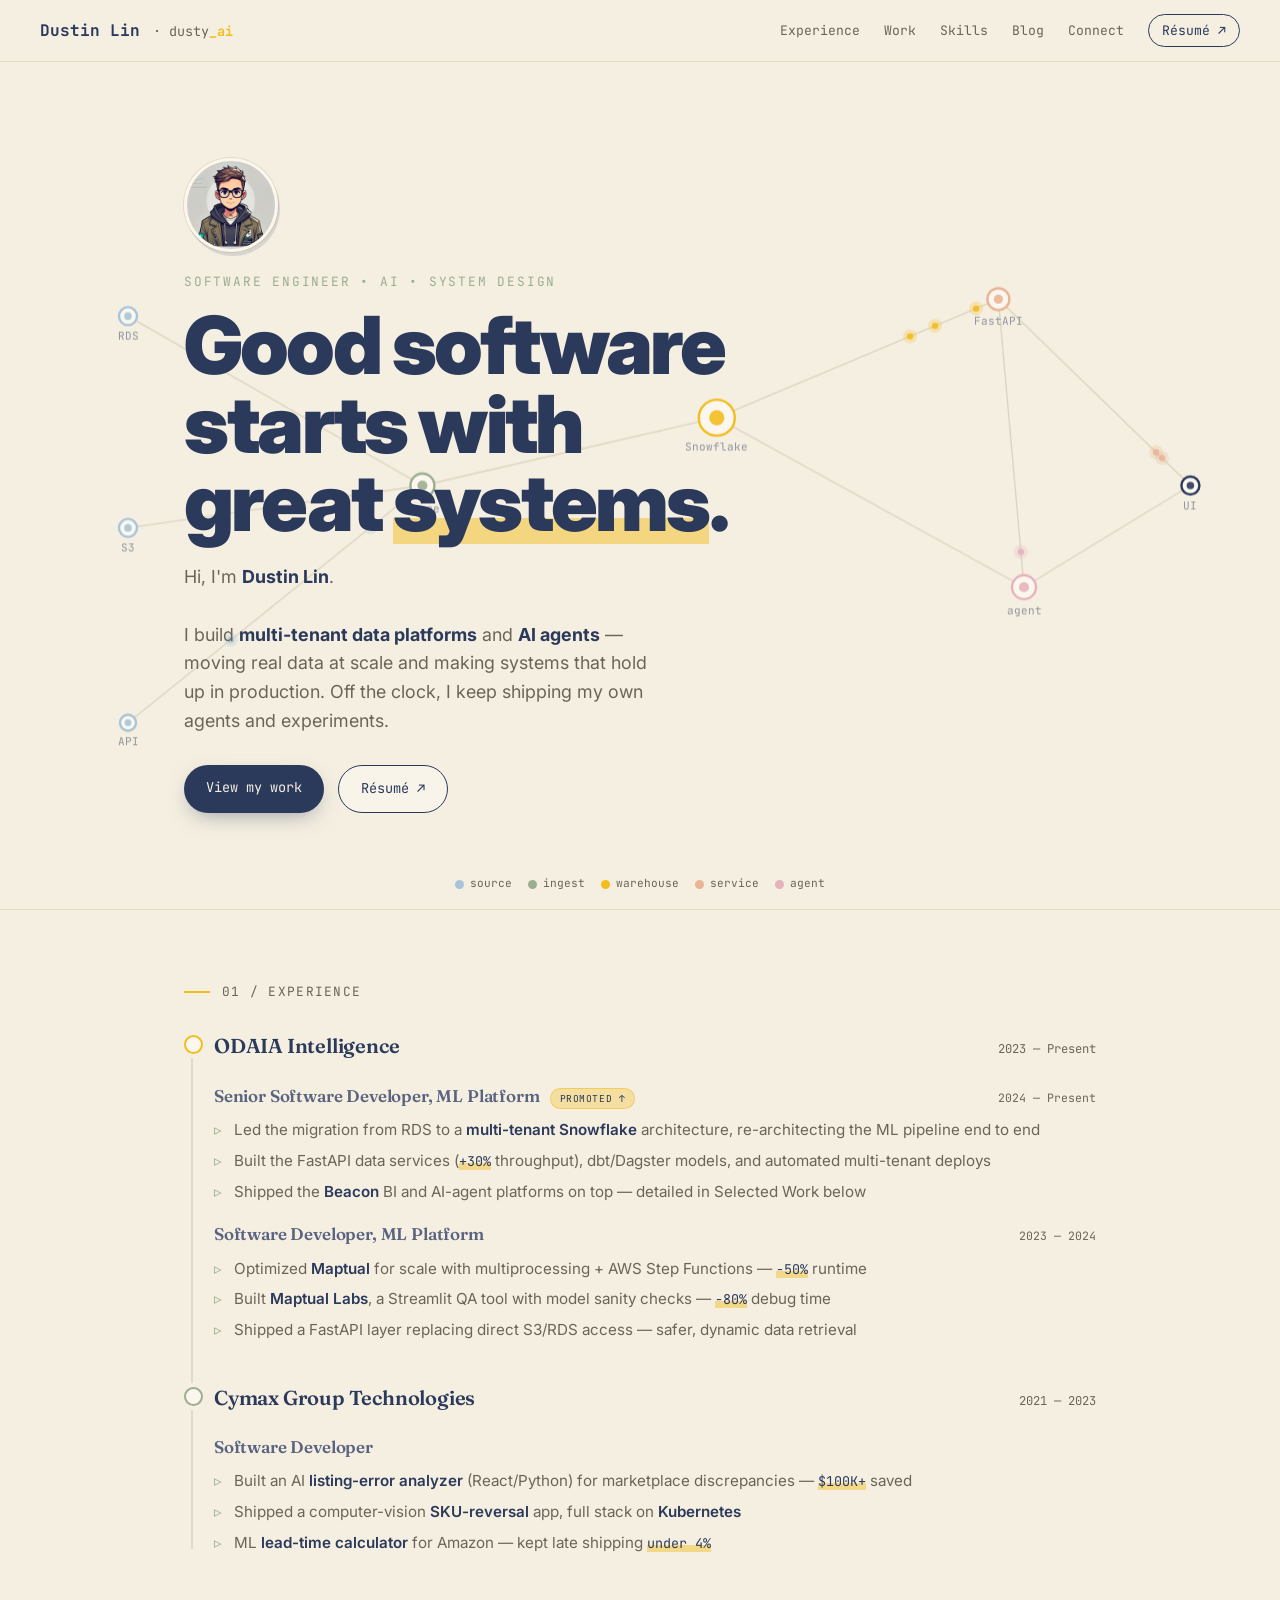
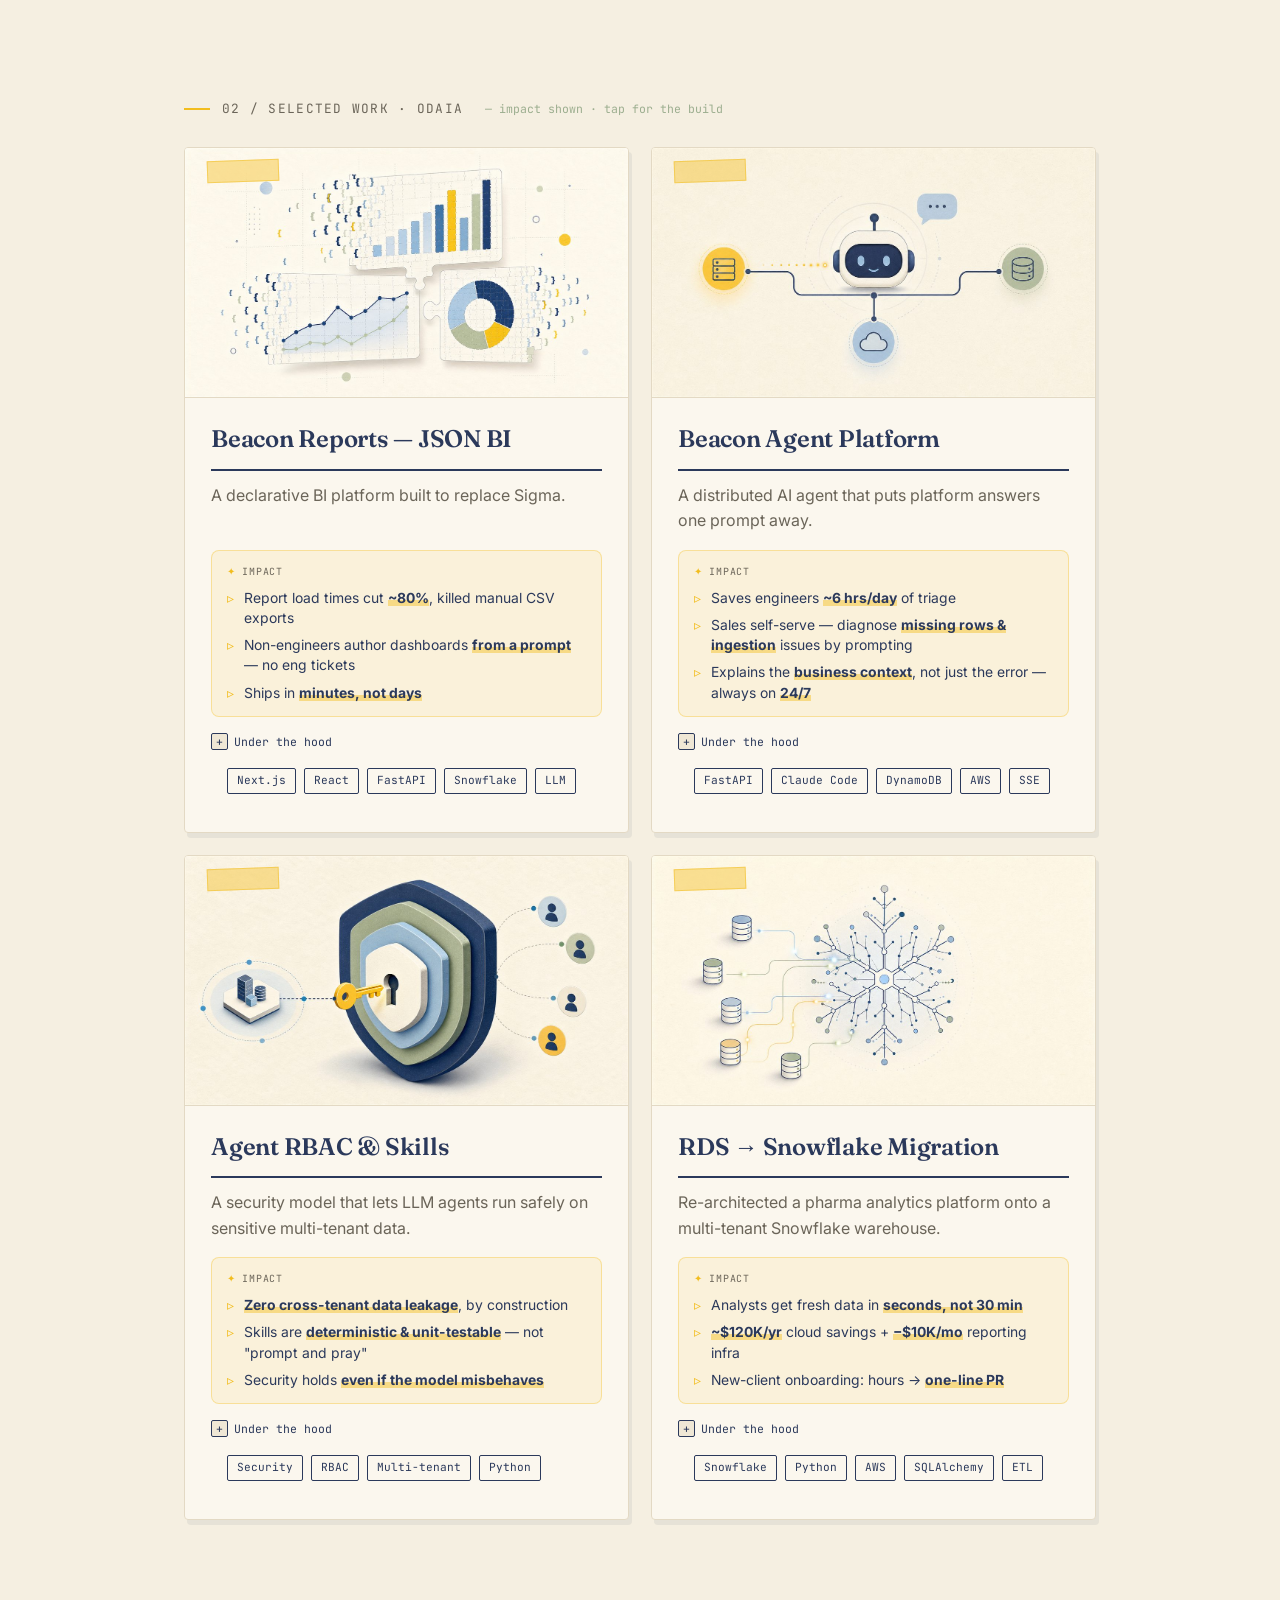
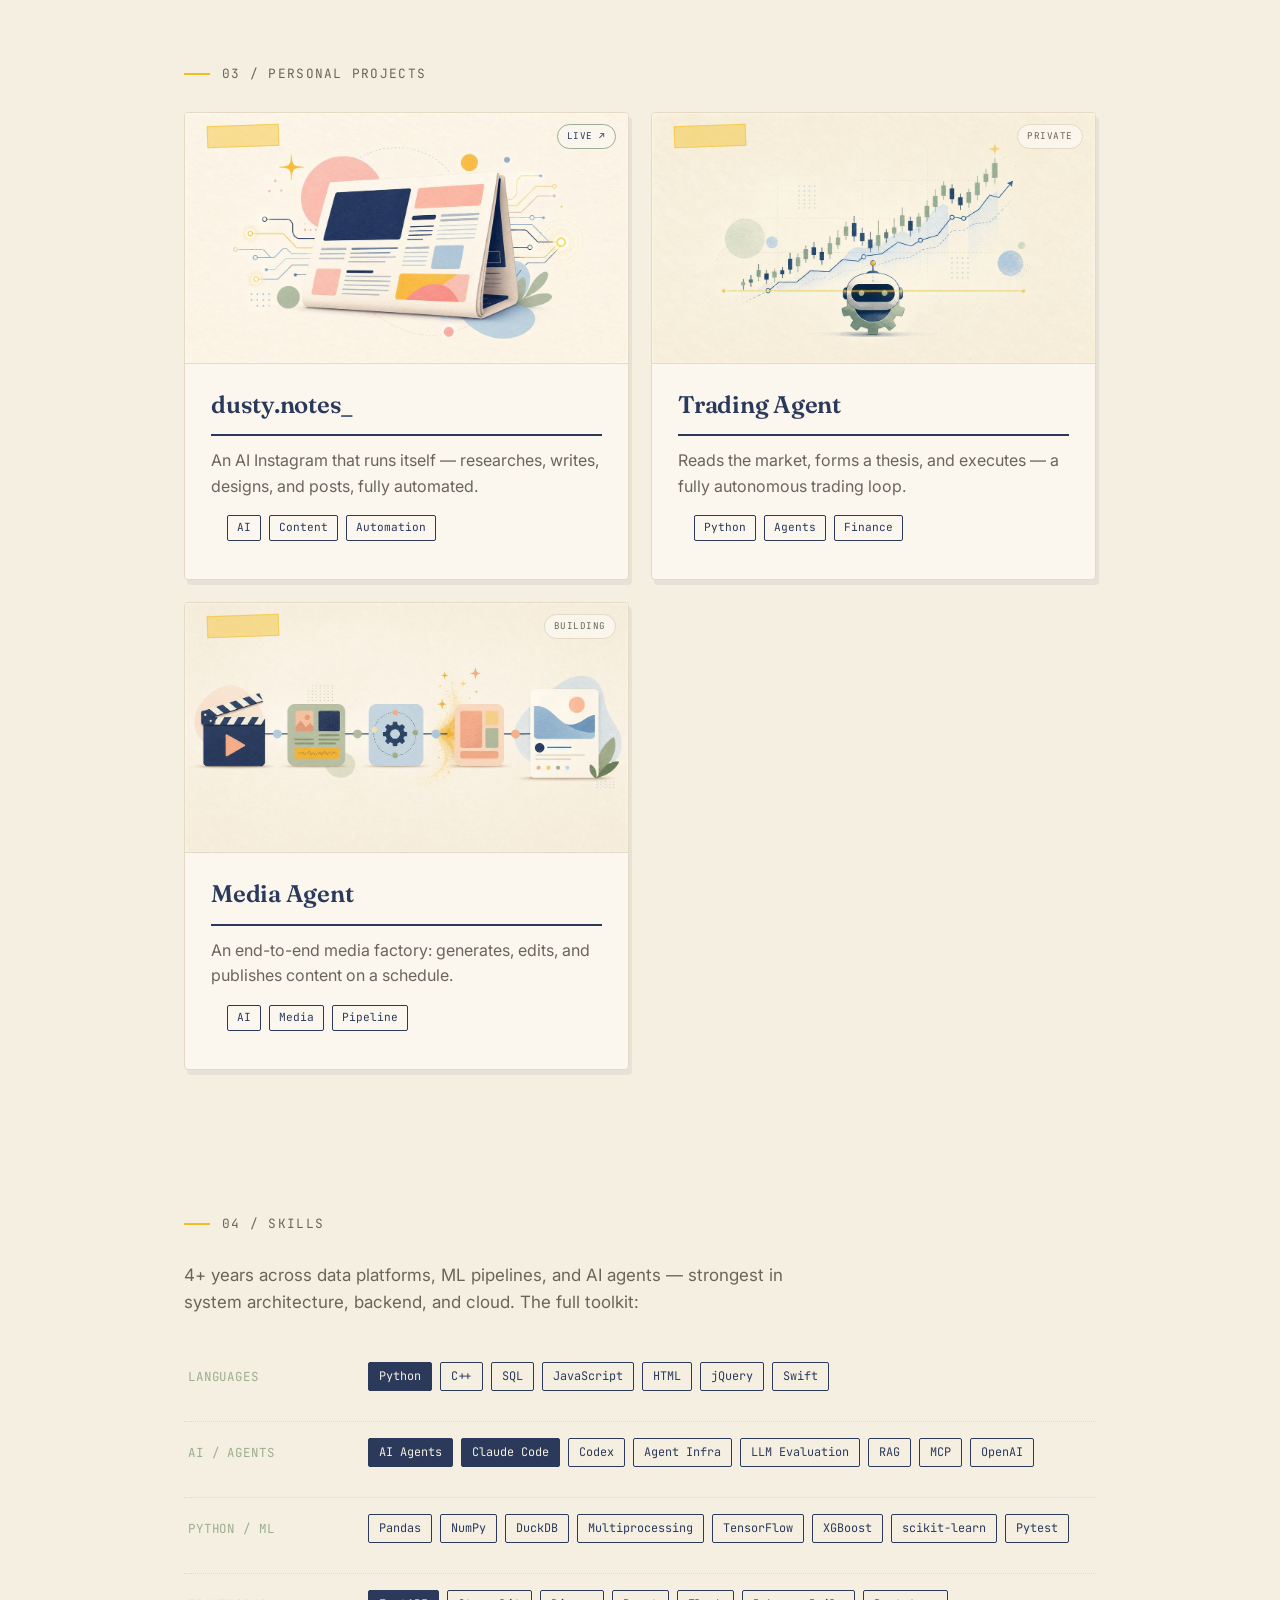
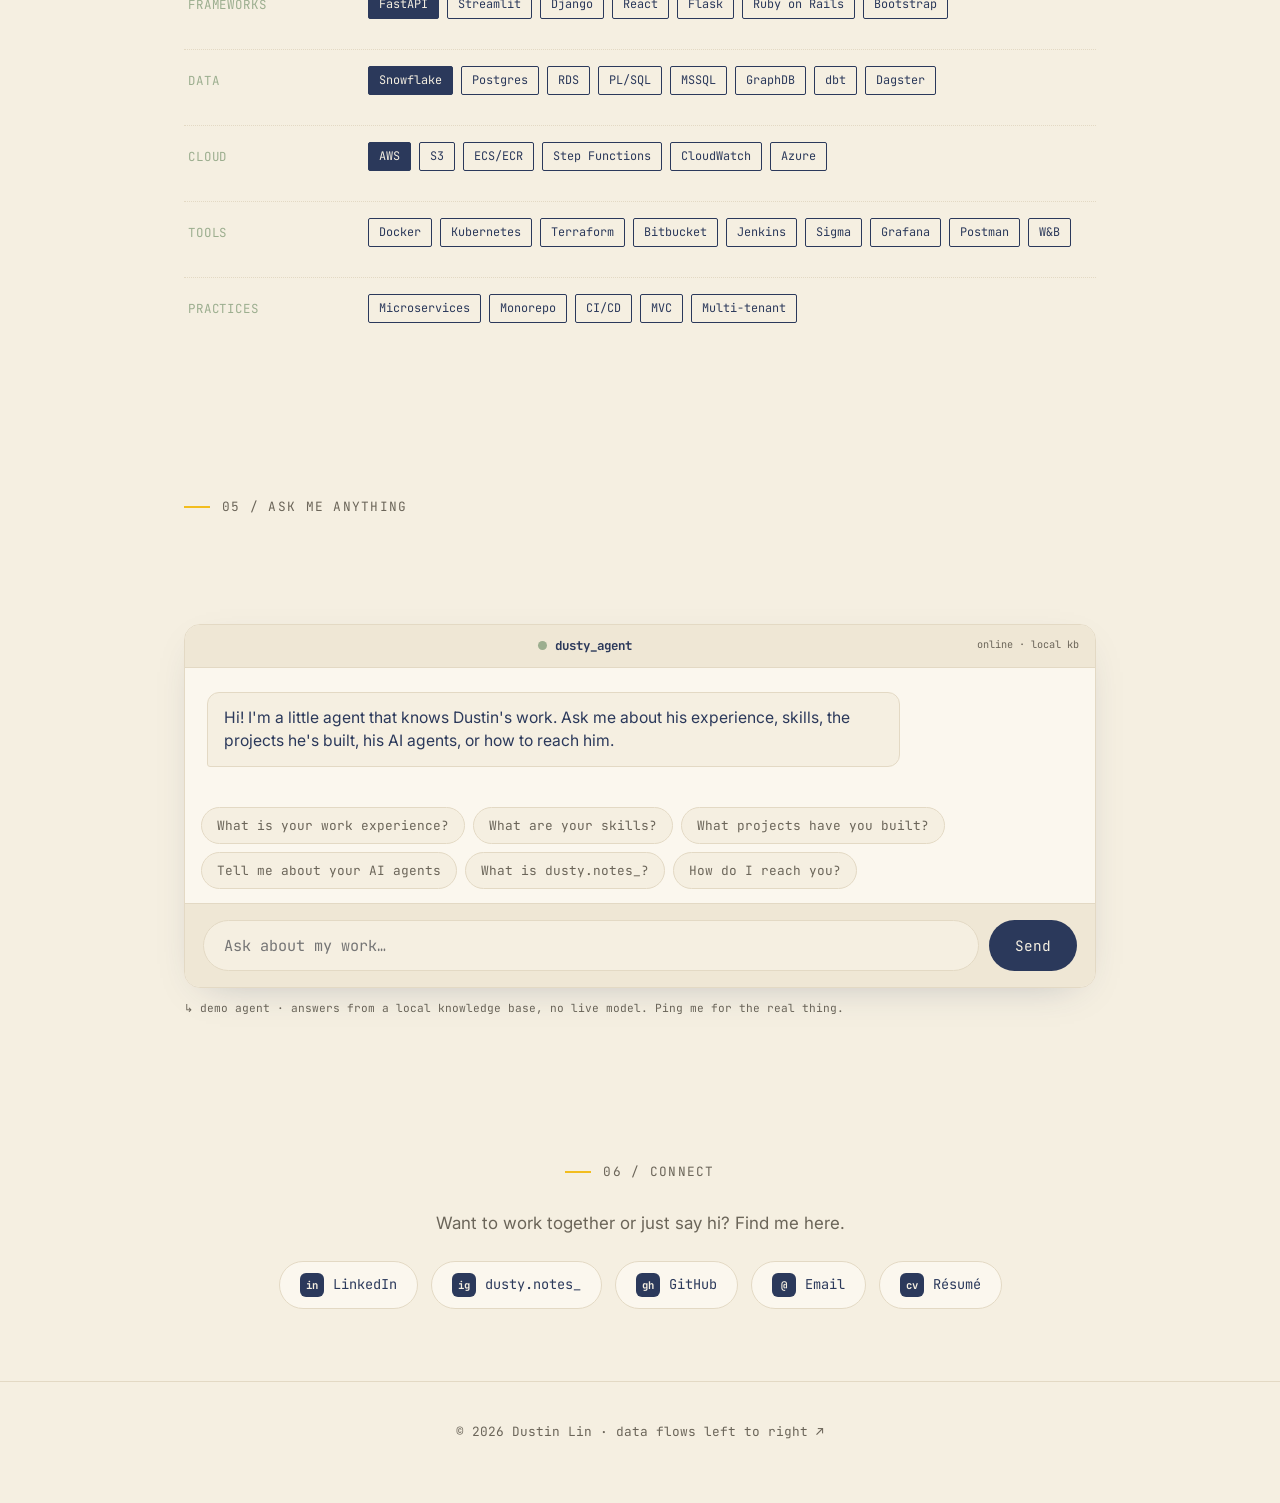
==== commit b7eebdb1: "Full-screen hero cover, scroll-reveal animations, name in brand - Hero now fills the viewport so the" ====
--- a/architecture.html
+++ b/architecture.html
@@ -9,6 +9,7 @@
   <link rel="preconnect" href="https://fonts.gstatic.com" crossorigin />
   <link rel="stylesheet" href="https://fonts.googleapis.com/css2?family=Fraunces:opsz,wght@9..144,500;9..144,600;9..144,700&family=Inter:wght@400;500;600;700;800;900&family=JetBrains+Mono:wght@400;500;700&display=swap" />
   <link rel="stylesheet" href="theme.css" />
+  <script>document.documentElement.classList.add('anim')</script>
   <style>
     *{box-sizing:border-box;margin:0;padding:0;}
     html{scroll-behavior:smooth;}
@@ -34,7 +35,7 @@
     }
 
     /* HERO */
-    .hero{position:relative;min-height:clamp(520px,82vh,760px);display:flex;align-items:center;overflow:hidden;
+    .hero{position:relative;min-height:calc(100vh - 52px);min-height:calc(100svh - 52px);display:flex;align-items:center;overflow:hidden;
       border-bottom:1px solid var(--border);}
     #arch{position:absolute;inset:0;width:100%;height:100%;display:block;}
     @media(max-width:680px){#arch{opacity:.4;}}
@@ -112,7 +113,7 @@
     @media(max-width:820px){.grid{grid-template-columns:1fr;}}
     .card{background:var(--card);border:1px solid var(--border);border-radius:4px;overflow:hidden;display:flex;flex-direction:column;
       box-shadow:3px 5px 0 rgba(43,57,91,.07);transition:transform .18s,box-shadow .2s;}
-    .card:hover{transform:translateY(-4px);box-shadow:6px 10px 0 rgba(43,57,91,.11);}
+    .card:hover{transform:translateY(-4px)!important;box-shadow:6px 10px 0 rgba(43,57,91,.11);}
     .card .media{aspect-ratio:16/9;border-bottom:1px solid var(--border);background:var(--paper2);position:relative;}
     .card .media img{width:100%;height:100%;object-fit:cover;display:block;}
     .card .media::after{content:"";position:absolute;top:12px;left:22px;width:70px;height:20px;
@@ -193,12 +194,26 @@
     .social:hover{transform:translateY(-2px);border-color:var(--sage);}
     .social i{display:inline-grid;place-items:center;width:24px;height:24px;border-radius:6px;background:var(--ink);color:var(--paper);font-size:.66rem;font-weight:700;font-style:normal;}
     footer{text-align:center;padding:40px 20px 60px;color:var(--graphite);font-family:var(--mono);font-size:.8rem;border-top:1px solid var(--border);}
+    /* scroll reveal + hero load-in */
+    @media(prefers-reduced-motion:no-preference){
+      .anim .stitle,.anim .prose,.anim .job,.anim .skillrow,.anim .card,.anim .pcard,.anim .socials,.anim .chat,.anim .demo,.anim .slot,
+      .anim .hero__eyebrow,.anim .hero h1,.anim .hero__sub,.anim .hero__cta,.anim .hero__avatar,
+      .anim .phead .eyebrow,.anim .phead h1,.anim .phead .lead,
+      .anim .ahead .back,.anim .ahead .ahead__meta,.anim .ahead h1,.anim .ahead .lead,.anim .body>*{opacity:0;}
+      .anim .in{animation:reveal-rise .6s cubic-bezier(.22,.61,.36,1) both;}
+      .anim .hero__eyebrow{animation-delay:.06s;} .anim .hero h1{animation-delay:.13s;}
+      .anim .hero__sub{animation-delay:.23s;} .anim .hero__cta{animation-delay:.33s;}
+      .anim .grid .card:nth-child(2),.anim .grid .pcard:nth-child(2){animation-delay:.08s;}
+      .anim .grid .card:nth-child(3),.anim .grid .pcard:nth-child(3){animation-delay:.16s;}
+      .anim .grid .card:nth-child(4),.anim .grid .pcard:nth-child(4){animation-delay:.24s;}
+    }
+    @keyframes reveal-rise{from{opacity:0;transform:translateY(22px);}to{opacity:1;transform:translateY(0);}}
     @media(prefers-reduced-motion:reduce){*{scroll-behavior:auto;transition:none!important;}}
   </style>
 </head>
 <body>
   <header class="nav">
-    <a href="#top" class="brand">dusty<b>_ai</b></a>
+    <a href="#top" class="brand">Dustin Lin <span class="brand__h">· dusty<b>_ai</b></span></a>
     <button class="nav__menu" aria-label="Menu" aria-expanded="false">☰</button>
     <nav class="links">
       <a href="#experience">Experience</a><a href="#work">Work</a><a href="#skills">Skills</a><a href="blog.html">Blog</a><a href="#connect">Connect</a>
@@ -479,5 +494,6 @@
   })();
   </script>
   <script src="nav.js"></script>
+  <script src="reveal.js"></script>
 </body>
 </html>
--- a/theme.css
+++ b/theme.css
@@ -35,3 +35,7 @@
   /* ---- Layout ---- */
   --max:960px;          /* max content width      */
 }
+
+/* nav brand: your name + handle */
+.brand__h{color:var(--graphite);font-weight:400;font-size:.84em;margin-left:3px;}
+@media(max-width:430px){.brand__h{display:none;}}
